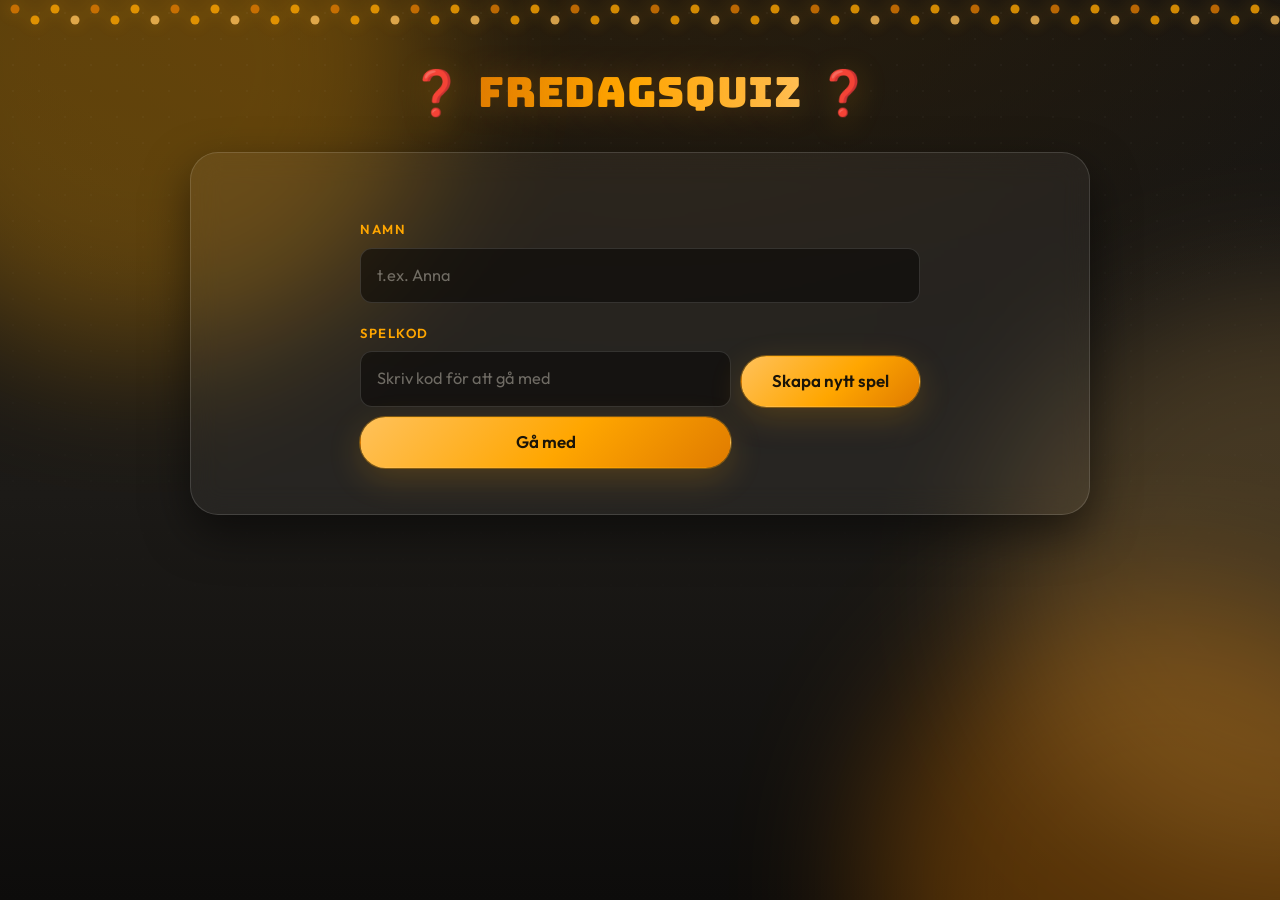
==== index.html @ 19b96fd0 "quize creation?" ====
<!DOCTYPE html>
<html lang="sv">
<head>
  <meta charset="utf-8">
  <meta name="viewport" content="width=device-width, initial-scale=1">
  <title>Fredagsquiz &middot; Svarsformulär</title>
  <meta name="description" content="Svarsformulär för Fredagsquiz.">
  <meta name="theme-color" content="#191919">
  <link rel="icon" href="data:image/svg+xml,<svg xmlns='http://www.w3.org/2000/svg' viewBox='0 0 100 100'><text y='.9em' font-size='90'>&#10067;</text></svg>">
  <link rel="preconnect" href="https://fonts.googleapis.com">
  <link rel="preconnect" href="https://fonts.gstatic.com" crossorigin>
  <link href="https://fonts.googleapis.com/css2?family=Bungee&family=Outfit:wght@400;500;600;700&display=swap" rel="stylesheet">
  <link rel="stylesheet" href="styles.css">
</head>
<body>
  <div class="bg" aria-hidden="true">
    <span class="bg__blob bg__blob--brand"></span>
    <span class="bg__blob bg__blob--deep"></span>
    <span class="bg__blob bg__blob--amber"></span>
    <span class="bg__dots"></span>
  </div>

  <div class="lights" aria-hidden="true"></div>
  <header class="topbar">
    <div class="brand">
      <span class="brand__glass" aria-hidden="true">&#10067;</span>
      <span class="brand__text">
        <span class="brand__name">Fredagsquiz</span>
      </span>
      <span class="brand__glass" aria-hidden="true">&#10067;</span>
    </div>
  </header>

  <main class="main">

    <!-- 1. Uppstart -->
    <section class="panel panel--setup" id="view-setup" aria-labelledby="setup-title">

      <form class="setup" id="setup-form">
        <div class="field">
          <label class="field__label" for="name">Namn</label>
          <input class="input" type="text" id="name" name="name" maxlength="40"
                 placeholder="t.ex. Anna" autocomplete="name" spellcheck="false" required>
        </div>

        <div class="field">
          <label class="field__label" id="game-code-label" for="game-code">Spelkod</label>
          <div class="game-code-row" id="game-code-row">
            <input class="input" type="text" id="game-code" name="game-code" maxlength="5"
                   placeholder="Skriv kod f&ouml;r att g&aring; med" autocomplete="off" spellcheck="false">
            <button class="btn btn--primary btn--lg" type="button" id="create-game">
              Skapa nytt spel
            </button>
            <button class="btn btn--primary btn--lg" type="button" id="join-game">
              G&aring; med
            </button>
          </div>
          <p class="field__hint" id="game-code-status" aria-live="polite"></p>
        </div>
        <div class="host-result" id="closed-game-result" hidden></div>

        <div id="game-settings" hidden>
          <div class="field" id="answer-count-field">
            <label class="field__label" for="answer-count">Antal svarsalternativ</label>
            <input class="input" type="number" id="answer-count" name="answer-count"
                   value="4" min="1" max="10" step="1" inputmode="numeric">
          </div>

          <div class="field">
            <label class="field__label" for="answer-design">Svarsdesign</label>
            <div class="select-wrap">
              <select class="input select-wrap__select" id="answer-design" name="answer-design">
                <option value="letters">A, B, C ...</option>
                <option value="numbers">1, 2, 3 ...</option>
                <option value="text">Fritext</option>
              </select>
            </div>
          </div>

          <label class="check-field" for="elimination-question">
            <input type="checkbox" id="elimination-question" name="elimination-question" checked>
            <span>Ha med utslagsfråga</span>
          </label>

          <div class="field field--count">
            <span class="field__label" id="count-label">Antal fr&aring;gor</span> 
            <div class="counter">
              <button class="counter__btn" type="button" id="count-minus" aria-label="Minska antal fr&aring;gor">&minus;</button>
              <input class="counter__value" type="text" inputmode="numeric" id="count" name="count"
                     value="10" aria-labelledby="count-label" aria-describedby="count-hint">
              <button class="counter__btn" type="button" id="count-plus" aria-label="&Ouml;ka antal fr&aring;gor">+</button>
            </div>
            <p class="field__hint" id="count-hint"></p>

            <div class="chips" role="group" aria-label="Snabbval antal fr&aring;gor">
              <button class="chip" type="button" data-count="5">5</button>
              <button class="chip" type="button" data-count="10">10</button>
              <button class="chip" type="button" data-count="15">15</button>
              <button class="chip" type="button" data-count="20">20</button>
              <button class="chip" type="button" data-count="25">25</button>
              <button class="chip" type="button" data-count="30">30</button>
              <button class="chip" type="button" data-count="50">50</button>
            </div>
          </div>

          <div class="quiz-entry">
            <button class="btn btn--ghost" type="button" id="open-quiz-editor">
              Skapa quiz (valfritt)
            </button>
            <p class="field__hint" id="quiz-status" aria-live="polite"></p>
          </div>
        </div>

        <div class="actions actions--wrap" id="start-actions" hidden>
          <button class="btn btn--ghost btn--lg" type="button" id="cancel-create">
            Avbryt
          </button>
          <button class="btn btn--primary btn--lg" type="submit">
            Starta
          </button>
        </div>
      </form>
    </section>

    <!-- 2b. Quizeditor -->
    <section class="panel panel--editor" id="view-editor" hidden aria-labelledby="editor-title">
      <div class="panel__intro">
        <p class="panel__eyebrow">Quiz &middot; valfritt</p>
        <h2 class="panel__title" id="editor-title">Skapa quiz</h2>
        <p class="panel__lead" id="editor-step">Fr&aring;ga 1 av 10</p>
      </div>

      <div class="editor__progress">
        <div class="progress" id="editor-progress" role="progressbar" aria-label="Framsteg i quizeditorn"
             aria-valuemin="0" aria-valuemax="100" aria-valuenow="0">
          <span class="progress__bar" id="editor-progress-bar"></span>
        </div>
      </div>

      <div class="chips editor__chips" id="editor-chips" role="group" aria-label="Fr&aring;ge&ouml;versikt"></div>

      <div class="alert alert--warn" id="editor-storage" hidden>
        <p class="alert__text">Quizet kan inte sparas i den h&auml;r webbl&auml;saren (t.ex. privat l&auml;ge). Du kan forts&auml;tta skriva, men &auml;ndringarna f&ouml;rvinner n&auml;r du laddar om sidan.</p>
      </div>

      <div class="editor__body" id="editor-body"></div>

      <div class="alert" id="editor-issues" hidden>
        <p class="alert__text" id="editor-issues-text"></p>
        <ul class="editor__issues" id="editor-issues-list"></ul>
        <div class="alert__actions">
          <button class="btn btn--primary btn--sm" type="button" id="editor-save-anyway">Spara &auml;nd&aring;</button>
          <button class="btn btn--ghost btn--sm" type="button" id="editor-issues-close">St&auml;ng</button>
        </div>
      </div>

      <div class="editor__tools">
        <span class="editor__tools-label">Genv&auml;gar</span>
        <button class="btn btn--ghost btn--sm" type="button" id="quiz-paste">Klistra in</button>
        <button class="btn btn--ghost btn--sm" type="button" id="quiz-export">Exportera</button>
        <button class="btn btn--ghost btn--sm" type="button" id="quiz-import">Importera</button>
        <input type="file" id="quiz-file" accept=".json,application/json">
        <span class="field__hint">Filen inneh&aring;ller r&auml;tt svar, dela den inte med deltagarna.</span>
        <p class="field__hint editor__io" id="editor-io" aria-live="polite"></p>
      </div>

      <div class="actions actions--wrap editor__nav">
        <button class="btn btn--ghost" type="button" id="editor-cancel">Avbryt</button>
        <button class="btn btn--ghost" type="button" id="editor-prev">F&ouml;reg&aring;ende</button>
        <button class="btn btn--primary btn--lg" type="button" id="editor-next">N&auml;sta fr&aring;ga</button>
      </div>
    </section>

    <!-- 2c. Presentationsläge -->
    <section class="present" id="view-present" hidden aria-label="Quiz f&ouml;r projektorn">
      <div class="present__top">
        <div class="present__code">
          <span class="present__label">Spelkod</span>
          <strong class="present__code-value" id="present-code">-----</strong>
        </div>
        <div class="present__counter" id="present-counter">1 / 10</div>
      </div>

      <div class="present__stage" id="present-stage" aria-live="polite"></div>

      <div class="present__controls" id="present-controls">
        <button class="btn btn--ghost btn--sm" type="button" id="present-prev">F&ouml;reg&aring;ende</button>
        <button class="btn btn--ghost btn--sm" type="button" id="present-next">N&auml;sta</button>
        <button class="btn btn--ghost btn--sm" type="button" id="present-full">Helsk&auml;rm</button>
        <button class="btn btn--ghost btn--sm" type="button" id="present-exit">Avsluta visning</button>
      </div>
    </section>

    <!-- 2. Värdvy -->
    <section class="panel panel--host" id="view-host" aria-labelledby="host-title" hidden>
      <div class="panel__intro">
        <p class="panel__eyebrow">Värd för spelet</p>
        <h2 class="panel__title" id="host-title">Dela spelkoden</h2>
        <p class="panel__lead" id="host-lead">Låt de andra skriva in koden på sina enheter.</p>
      </div>

      <div class="host-code" aria-live="polite">
        <span class="host-code__label">Spelkod</span>
        <strong class="host-code__value" id="host-game-code">-----</strong>
      </div>

      <div class="actions actions--wrap host-actions">
        <button class="btn btn--primary btn--lg host-actions__copy" type="button" id="copy-game-code">Kopiera kod</button>
        <button class="btn btn--primary btn--lg host-actions__quiz" type="button" id="show-quiz" hidden>Visa quiz</button>
        <button class="btn btn--ghost btn--lg host-actions__end" type="button" id="end-game">Avsluta spel</button>
        <button class="btn btn--ghost btn--lg host-actions__new" type="button" id="host-new-game">Nytt spel</button>
      </div>

      <div class="host-result" id="host-result" hidden></div>
      <p class="summary__note host-status" id="host-status"></p>
    </section>

    <!-- 2. Svarsformulär -->
    <section class="panel panel--sheet" id="view-sheet" aria-labelledby="sheet-title" hidden>
      <h2 class="sr-only" id="sheet-title">Dina svar</h2>

      <div class="toolbar">
        <div class="toolbar__who">
          <span class="avatar" id="who-avatar" aria-hidden="true">?</span>
          <span class="toolbar__name" id="who-name">Deltagare</span>
        </div>

        <div class="toolbar__progress">
          <div class="progress" id="progress" role="progressbar" aria-label="Besvarade fr&aring;gor"
               aria-valuemin="0" aria-valuemax="100" aria-valuenow="0">
            <span class="progress__bar" id="progress-bar"></span>
          </div>
          <span class="toolbar__meta">
            <strong id="answered-count">0</strong> av <strong id="total-count">0</strong> besvarade
          </span>
        </div>

        <div class="toolbar__count">
          <span class="toolbar__countlabel">Fr&aring;gor</span>
          <div class="counter counter--sm">
            <button class="counter__btn" type="button" id="sheet-minus" aria-label="Minska antal fr&aring;gor">&minus;</button>
            <span class="counter__value counter__value--static" id="sheet-count">10</span>
            <button class="counter__btn" type="button" id="sheet-plus" aria-label="&Ouml;ka antal fr&aring;gor">+</button>
          </div>
        </div>
      </div>

      <div class="hintbar" id="answer-hint">
        <span class="hintbar__sep" aria-hidden="true">&middot;</span>
        <span>kryssa i med tangentbordet &ndash; <kbd>&uarr;</kbd><kbd>&darr;</kbd> byter fr&aring;ga</span>
      </div>

      <div class="alert" id="unanswered-alert" hidden>
        <p class="alert__text" id="unanswered-text"></p>
        <div class="alert__actions">
          <button class="btn btn--ghost btn--sm" type="button" id="jump-first">Hoppa till f&ouml;rsta</button>
          <button class="btn btn--ghost btn--sm" type="button" id="send-anyway">gå vidare &auml;ndå</button>
        </div>
      </div>

      <ol class="questions" id="questions"></ol>

      <div class="actions">
        <button class="btn btn--ghost" type="button" id="back-to-setup">&larr; Tillbaka</button>
        <button class="btn btn--primary btn--lg" type="button" id="submit-answers">
          Klar
          <span class="btn__arrow" aria-hidden="true">&rarr;</span>
        </button>
      </div>
    </section>

    <!-- 3. Sammanfattning -->
    <section class="panel panel--summary" id="view-summary" aria-labelledby="summary-title" hidden>
      <!-- <div class="summary__badge" aria-hidden="true">Bra jobbat!&#127881;</div> -->
      <h2 class="panel__title" id="summary-title">Bra jobbat!&#127881;</h2>
      
      <dl class="meta" id="summary-meta"></dl>

      <h3 class="summary__subtitle">Dina svar &ndash; bocka i r&auml;tt eller fel</h3>
      <p class="legend">
        <span class="legend__item legend__item--correct"><span class="legend__dot" aria-hidden="true">&#10003;</span>R&auml;tt</span>
        <span class="legend__item legend__item--wrong"><span class="legend__dot" aria-hidden="true">&#10007;</span>Fel</span>
        <span class="legend__item legend__item--none"><span class="legend__dot" aria-hidden="true">&middot;</span>Ej markerad</span>
      </p>
      <ol class="answergrid" id="answergrid"></ol>
      <ol class="answergrid elimination-summary" id="elimination-summary" hidden></ol>

    

      <div class="score">
        <label class="score__label" for="score">Antal r&auml;tt</label>
        <div class="score__field">
          <input class="score__input" type="text" inputmode="numeric" id="score" name="score"
               autocomplete="off" aria-describedby="score-hint" readonly>
          <span class="score__of">av <span id="score-max">0</span></span>
        </div>
      </div>

      <div class="actions actions--wrap">
        <button class="btn btn--ghost" type="button" id="edit-answers">Redigera svar</button>
        <button class="btn btn--primary" type="button" id="submit-score">Spara resultat</button>
        <button class="btn btn--quiet" type="button" id="restart">Nytt spel</button>
      </div>

      <p class="summary__note" id="summary-note"></p>
      <p class="summary__note" id="score-status"></p>
      <div class="host-result" id="player-result" hidden></div>
    </section>

  </main>

  <canvas class="confetti" id="confetti" aria-hidden="true"></canvas>
  <div class="toast" id="toast" role="status" aria-live="polite" hidden></div>

  <dialog class="dialog" id="paste-dialog" aria-labelledby="paste-title">
    <h3 class="dialog__title" id="paste-title">Klistra in quiz</h3>
    <p class="dialog__hint">
      L&auml;gg en fr&aring;ga per block. F&ouml;rsta raden &auml;r fr&aring;gan, raderna efter &auml;r svarsalternativ.
      Markera r&auml;tt svar med <kbd>*</kbd> f&ouml;rst eller sist p&aring; raden. Etiketter som
      <code>A)</code>, <code>A.</code>, <code>1)</code> och <code>1.</code> tas bort automatiskt.
      I fritextl&auml;ge skriver du <code>Svar:</code> p&aring; egen rad, och utslagsfr&aring;gan b&ouml;rjar med
      <code>Utslag:</code>.
    </p>
    <pre class="dialog__example">Vad heter Sveriges huvudstad?
A) Stockholm *
B) Oslo
C) K&ouml;penhamn
D) Helsingfors

Vilken planet &auml;r st&ouml;rst?
A) Mars
B) Jupiter *
C) Venus
D) Saturnus</pre>

    <label class="field__label" for="paste-text">Klistra in fr&aring;gorna</label>
    <textarea class="input dialog__area" id="paste-text" maxlength="200000" spellcheck="false"
              placeholder="Klistra in hela quizet h&auml;r..."></textarea>

    <div class="dialog__preview" id="paste-preview" hidden aria-live="polite"></div>

    <div class="dialog__actions">
      <button class="btn btn--ghost" type="button" id="paste-cancel">Avbryt</button>
      <button class="btn btn--ghost" type="button" id="paste-check">F&ouml;rhandsgranska</button>
      <button class="btn btn--primary" type="button" id="paste-use" disabled>Anv&auml;nd</button>
    </div>
  </dialog>

  <script src="quiz.js"></script>
  <script src="app.js"></script>
</body>
</html>
---- styles.css ----
/* =========================================================
   Fredagsquiz · Svarsformulär
   Färgpalett: Knightec / Dewire
   Orange #FFA600 på mörk bas #191919 med varma Gainsboro-neutraler.
   ========================================================= */

:root {
  /* Mörkt läge i webbläsaren: mörka scrollbars, markeringar och inmatningsfält */
  color-scheme: dark;

  /* Bas */
  --night:      #141312;   /* djupaste bakgrunden */
  --night-2:    #1c1a17;   /* bakgrund längre ner */
  --card:       rgba(249, 247, 244, 0.05);
  --card-solid: #211f1b;
  --line:       rgba(249, 247, 244, 0.14);

  /* Primär (Knightec orange) */
  --brand:        #ffa600;
  --brand-light:  #ffc15a;   /* ljusare amber för accenter */
  --brand-deep:   #e07b00;   /* bränd orange för djup */
  --brand-ink:    #1a1408;   /* text på orange (kontrast ~9:1) */
  --brand-soft:   rgba(255, 166, 0, 0.14);

  /* Gammal Gainsboro, nedtonad för sekundärtext */
  --muted: #aba69c;

  --text: #f9f7f4;           /* White Smoke */
  --warn: #ff6b35;           /* varm orange-röd */
  --ok:   #4ade80;           /* grön – markerad rätt */
  --bad:  #f87171;           /* röd – markerad fel */

  --radius:    20px;
  --radius-sm: 12px;
  --radius-lg: 28px;

  --shadow:    0 18px 45px rgba(0, 0, 0, 0.5);
  --glow-brand: 0 0 0 1px rgba(255, 166, 0, 0.35), 0 10px 34px rgba(255, 166, 0, 0.2);
  --glow-brand-strong: 0 0 0 1px rgba(255, 166, 0, 0.5), 0 18px 44px rgba(255, 166, 0, 0.35);

  --font-display: "Bungee", "Trebuchet MS", system-ui, sans-serif;
  --font-body:    "Outfit", system-ui, -apple-system, "Segoe UI", Roboto, sans-serif;
}

* { box-sizing: border-box; }

/* Måste ligga efter alla display-regler för att täcka t.ex. .alert { display: flex } */
[hidden] { display: none !important; }

html { -webkit-text-size-adjust: 100%; }

body {
  margin: 0;
  min-height: 100vh;
  display: flex;
  flex-direction: column;
  font-family: var(--font-body);
  font-size: 16px;
  line-height: 1.55;
  color: var(--text);
  background: var(--night);
  overflow-x: hidden;
}

/* ---------- Scrollbars – ska smälta in i sidan ----------
   Spåret är transparent så sidans bakgrund syns, tummen är en
   dämpad amber-linje som taggar upp när man håller i den. */

html {
  scrollbar-width: thin;                                  /* Firefox */
  scrollbar-color: rgba(255, 166, 0, 0.38) transparent;
}

::-webkit-scrollbar { width: 12px; height: 12px; }
::-webkit-scrollbar-track { background: transparent; }
::-webkit-scrollbar-corner { background: transparent; }

::-webkit-scrollbar-thumb {
  background-color: rgba(255, 166, 0, 0.38);
  background-clip: padding-box;   /* bakgrunden stoppar vid radie/ram */
  border: 3px solid transparent;  /* trimmar tummen från sidorna */
  border-radius: 999px;
}

::-webkit-scrollbar-thumb:hover { background-color: rgba(255, 166, 0, 0.65); }
::-webkit-scrollbar-thumb:active { background-color: rgba(255, 166, 0, 0.9); }

h1, h2, h3 { margin: 0; line-height: 1.15; }

.sr-only {
  position: absolute;
  width: 1px; height: 1px;
  padding: 0; margin: -1px;
  overflow: hidden;
  clip: rect(0 0 0 0);
  white-space: nowrap;
  border: 0;
}

/* ---------- Bakgrund ---------- */

.bg {
  position: fixed;
  inset: 0;
  z-index: -2;
  overflow: hidden;
  background:
    radial-gradient(120% 90% at 50% -10%, #2b1f0c 0%, transparent 60%),
    linear-gradient(180deg, var(--night) 0%, var(--night-2) 55%, #0d0c0b 100%);
}

.bg__blob {
  position: absolute;
  width: 46vmax;
  height: 46vmax;
  border-radius: 50%;
  filter: blur(70px);
  opacity: 0.3;
  animation: drift 26s ease-in-out infinite alternate;
}

.bg__blob--brand { background: var(--brand);     top: -18vmax; left: -12vmax; }
.bg__blob--deep  { background: var(--brand-deep); bottom: -22vmax; right: -14vmax; opacity: 0.34; animation-delay: -8s; }
.bg__blob--amber { background: var(--brand-light); top: 32%; right: -24vmax; opacity: 0.18; animation-delay: -15s; }

.bg__dots {
  position: absolute;
  inset: 0;
  opacity: 0.3;
  background-image: radial-gradient(rgba(249, 247, 244, 0.14) 1px, transparent 1.5px);
  background-size: 26px 26px;
  mask-image: linear-gradient(180deg, rgba(0,0,0,0.8), transparent 75%);
  -webkit-mask-image: linear-gradient(180deg, rgba(0,0,0,0.8), transparent 75%);
}

@keyframes drift {
  from { transform: translate3d(0, 0, 0) scale(1); }
  to   { transform: translate3d(4vmax, 5vmax, 0) scale(1.12); }
}

/* ---------- Glödlampor överst ---------- */

.lights {
  height: 26px;
  background-image: url("data:image/svg+xml,<svg xmlns='http://www.w3.org/2000/svg' width='80' height='26'><circle cx='15' cy='9' r='4.5' fill='%23FFA600'/><circle cx='35' cy='20' r='4.5' fill='%23FFC15A'/><circle cx='55' cy='9' r='4.5' fill='%23E07B00'/><circle cx='75' cy='20' r='4.5' fill='%23FFA600'/></svg>");
  background-repeat: repeat-x;
  background-position: center top;
  filter: drop-shadow(0 0 8px rgba(255, 166, 0, 0.45));
  opacity: 0.8;
}

/* ---------- Header ---------- */

.topbar {
  width: min(940px, 100%);
  margin: 0 auto;
  padding: 34px 20px 10px;
  text-align: center;
}

.brand {
  display: inline-flex;
  align-items: center;
  gap: 14px;
}

.brand__glass {
  font-size: 44px;
  line-height: 1;
  filter: drop-shadow(0 6px 14px rgba(255, 166, 0, 0.3));
}

.brand__text { display: grid; text-align: left; }

.brand__name {
  font-family: var(--font-display);
  font-size: clamp(1.7rem, 6vw, 2.6rem);
  letter-spacing: 0.02em;
  background: linear-gradient(92deg, var(--brand-deep) 0%, var(--brand) 45%, var(--brand-light) 100%);
  -webkit-background-clip: text;
  background-clip: text;
  color: transparent;
  text-shadow: 0 0 34px rgba(255, 166, 0, 0.25);
}

.brand__sub {
  font-size: 0.82rem;
  font-weight: 600;
  letter-spacing: 0.34em;
  text-transform: uppercase;
  color: var(--muted);
  margin-top: 2px;
}

.brand__tag {
  margin: 14px 0 0;
  font-size: 0.95rem;
  color: var(--muted);
}

/* ---------- Layout / panel ---------- */

.main {
  flex: 1;
  width: min(940px, 100%);
  margin: 0 auto;
  padding: 18px 20px 40px;
}

.panel {
  position: relative;
  padding: clamp(22px, 4vw, 38px);
  border-radius: var(--radius-lg);
  border: 1px solid var(--line);
  background: var(--card);
  backdrop-filter: blur(14px);
  -webkit-backdrop-filter: blur(14px);
  box-shadow: var(--shadow);
  animation: rise 0.45s cubic-bezier(0.2, 0.9, 0.25, 1) both;
}

@keyframes rise {
  from { opacity: 0; transform: translateY(14px); }
  to   { opacity: 1; transform: none; }
}

.panel__title {
  font-family: var(--font-display);
  font-size: clamp(1.5rem, 4.6vw, 2.15rem);
  letter-spacing: 0.01em;
}

.panel__lead {
  margin: 12px 0 0;
  max-width: 60ch;
  color: var(--muted);
}

.panel__eyebrow {
  margin: 0 0 8px;
  color: var(--brand);
  font-size: 0.78rem;
  font-weight: 700;
  letter-spacing: 0.14em;
  text-transform: uppercase;
}

.host-code {
  display: grid;
  gap: 8px;
  margin: 32px 0 28px;
  padding: 24px;
  text-align: center;
  border: 1px solid rgba(255, 166, 0, 0.45);
  border-radius: var(--radius);
  background: rgba(255, 166, 0, 0.08);
}

.host-code__label {
  color: var(--muted);
  font-size: 0.78rem;
  font-weight: 700;
  letter-spacing: 0.14em;
  text-transform: uppercase;
}

.host-code__value {
  color: var(--brand-light);
  font-family: var(--font-display);
  font-size: clamp(2.8rem, 12vw, 5.5rem);
  letter-spacing: 0.12em;
  line-height: 1;
}

/* ---------- Topplista ---------- */

.host-result {
  /* All storlek i toplistan styrs härifrån. Variablerna skrivs över när
     spelet är avslutat och spelkoden/kopiera-knappen har gått ur bilden. */
  --rb-gap: 12px;
  --rb-width: 560px;
  --rb-rank: clamp(40px, 9vw, 54px);
  --rb-name: clamp(1.15rem, 3.6vw, 1.6rem);
  --rb-score: clamp(1.2rem, 4.2vw, 1.95rem);
  --rb-tie: clamp(0.95rem, 2.6vw, 1.1rem);

  margin-top: 26px;
  padding: clamp(20px, 4vw, 30px);
  text-align: center;
  border: 1px solid rgba(255, 166, 0, 0.45);
  border-radius: var(--radius);
  background: rgba(255, 166, 0, 0.08);
}

.host-result h3,
.host-result p { margin: 0; }

.host-result h3 {
  color: var(--brand);
  font-size: 0.82rem;
  letter-spacing: 0.14em;
  text-transform: uppercase;
}

.host-result__list {
  display: grid;
  gap: var(--rb-gap);
  max-width: var(--rb-width);
  margin: 16px auto 0;
  padding: 0;
  list-style: none;
}

.host-result__item {
  display: grid;
  grid-template-columns: auto minmax(0, 1fr) auto;
  align-items: center;
  gap: clamp(12px, 3vw, 20px);
  padding: clamp(11px, 2.4vw, 16px) clamp(13px, 2.6vw, 20px);
  border: 1px solid var(--line);
  border-radius: var(--radius-sm);
  background: rgba(249, 247, 244, 0.05);
  text-align: left;
}

/* Första platsen lyfts ut ur listan */
.host-result__item--1 {
  border-color: rgba(255, 166, 0, 0.55);
  background: linear-gradient(135deg, rgba(255, 166, 0, 0.22), rgba(255, 166, 0, 0.05) 72%);
  box-shadow: 0 10px 30px rgba(255, 166, 0, 0.16);
}

/* Platssiffra i guld/silver/brons */
.host-result__rank {
  display: grid;
  place-items: center;
  width: var(--rb-rank);
  height: var(--rb-rank);
  border: 1px solid transparent;
  border-radius: 50%;
  font-family: var(--font-display);
  font-size: calc(var(--rb-rank) * 0.42);
  line-height: 1;
  color: var(--brand-ink);
  background: rgba(249, 247, 244, 0.14);
}

.host-result__item--1 .host-result__rank { background: linear-gradient(140deg, var(--brand-light), var(--brand-deep)); }
.host-result__item--2 .host-result__rank { background: linear-gradient(140deg, #eae6dc, #a9a396); }
.host-result__item--3 .host-result__rank { background: linear-gradient(140deg, #d89857, #9d6027); }

.host-result__body {
  display: grid;
  justify-items: start;
  gap: 7px;
  min-width: 0;
}

.host-result__name {
  font-size: var(--rb-name);
  font-weight: 700;
  line-height: 1.15;
  letter-spacing: -0.01em;
  overflow-wrap: anywhere;
}

/* Utslagssvaret – ligger kvar under namnet, bara större och tydligare */
.host-result__tie {
  display: inline-flex;
  align-items: baseline;
  flex-wrap: wrap;
  gap: 8px;
  max-width: 100%;
  padding: 5px 13px;
  border: 1px solid rgba(255, 166, 0, 0.5);
  border-radius: 999px;
  background: rgba(255, 166, 0, 0.16);
  color: var(--brand-light);
  font-size: var(--rb-tie);
  font-weight: 600;
  line-height: 1.3;
  overflow-wrap: anywhere;
}

.host-result__tie-label {
  color: var(--muted);
  font-size: 0.7em;
  font-weight: 700;
  letter-spacing: 0.16em;
  text-transform: uppercase;
}

.host-result__score {
  font-family: var(--font-display);
  font-size: var(--rb-score);
  line-height: 1;
  color: var(--brand-light);
  white-space: nowrap;
  text-align: right;
}

.host-result__of {
  display: block;
  margin-top: 7px;
  font-family: var(--font-body);
  font-size: 0.4em;
  font-weight: 600;
  letter-spacing: 0.06em;
  color: var(--muted);
}

/* Efter att spelet avslutats försvinner allt som inte längre behövs: rubriken,
   spelkoden och knapparna. Kvar blir toplistan och "Nytt spel" under den. */
.panel--host.panel--finished {
  display: flex;
  flex-direction: column;
}

.panel--host.panel--finished .panel__intro,
.panel--host.panel--finished .host-code,
.panel--host.panel--finished .host-actions__copy,
.panel--host.panel--finished .host-actions__end {
  display: none;
}
  .panel--host:not(.panel--finished) .host-actions__new {
  display: none;
}

/* Topplistan först, sedan knappen – trots att knappen ligger överst i markupen */
.panel--host.panel--finished .host-result { order: 1; }
.panel--host.panel--finished .host-actions { order: 2; }

.panel--host.panel--finished .host-result {
  --rb-gap: 16px;
  --rb-width: 720px;
  --rb-rank: clamp(48px, 11vw, 72px);
  --rb-name: clamp(1.4rem, 4.6vw, 2.1rem);
  --rb-score: clamp(1.5rem, 5.4vw, 2.6rem);
  --rb-tie: clamp(1.05rem, 3.1vw, 1.35rem);

  margin-top: 0;
}

/* ---------- Formulärfält ---------- */

.setup {
  display: grid;
  gap: 20px;
  margin: 28px auto 0;
  max-width: 560px;
}

.field { display: grid; gap: 8px; }

#game-settings {
  display: grid;
  gap: 20px;
}

.check-field {
  display: flex;
  align-items: center;
  gap: 10px;
  margin: 10px 0;
  padding: 13px 15px;
  border: 1px solid var(--line);
  border-radius: var(--radius-sm);
  background: rgba(249, 247, 244, 0.04);
  color: var(--text);
  font-weight: 600;
  cursor: pointer;
  transition: border-color 0.16s, background 0.16s;
}

.check-field:hover,
.check-field:has(input:checked) {
  border-color: rgba(255, 166, 0, 0.55);
  background: rgba(255, 166, 0, 0.08);
}

.check-field input {
  width: 18px;
  height: 18px;
  margin: 0;
  appearance: none;
  border: 1px solid var(--muted);
  border-radius: 5px;
  background: rgba(10, 9, 8, 0.5);
  cursor: pointer;
}

.check-field input:checked {
  position: relative;
  border-color: var(--brand);
  background: linear-gradient(135deg, var(--brand-light), var(--brand));
  box-shadow: var(--glow-brand);
}

.check-field input:checked::after {
  content: '\2713';
  position: absolute;
  inset: 0;
  display: grid;
  place-items: center;
  color: var(--brand-ink);
  font-size: 0.8rem;
  font-weight: 800;
}

.check-field input:focus-visible {
  outline: 3px solid var(--brand-light);
  outline-offset: 2px;
}

.game-code-row {
  display: grid;
  grid-template-columns: minmax(0, 1fr) auto;
  gap: 10px;
  align-items: end;
}

.game-code-row .btn { white-space: nowrap; }

.field--count { justify-items: center; }

.field__label {
  font-size: 0.82rem;
  font-weight: 600;
  letter-spacing: 0.12em;
  text-transform: uppercase;
  color: var(--brand);
}

.field__hint {
  margin: 0;
  font-size: 0.85rem;
  color: var(--muted);
}

.input {
  width: 100%;
  padding: 14px 16px;
  font: inherit;
  font-size: 1.02rem;
  color: var(--text);
  background: rgba(10, 9, 8, 0.6);
  border: 1px solid var(--line);
  border-radius: var(--radius-sm);
  transition: border-color 0.18s, box-shadow 0.18s, background 0.18s;
}

.input::placeholder { color: rgba(171, 166, 156, 0.6); }

.input:hover { border-color: rgba(249, 247, 244, 0.28); }

.input:focus-visible {
  outline: none;
  border-color: var(--brand);
  box-shadow: 0 0 0 3px rgba(255, 166, 0, 0.22);
  background: rgba(10, 9, 8, 0.85);
}

.input[type="number"] {
  appearance: textfield;
  -moz-appearance: textfield;
}

.input[type="number"]::-webkit-inner-spin-button,
.input[type="number"]::-webkit-outer-spin-button {
  margin: 0;
  -webkit-appearance: none;
}

.select-wrap {
  position: relative;
}

.select-wrap__select {
  padding-right: 44px;
  appearance: none;
  -webkit-appearance: none;
}

.select-wrap::after {
  position: absolute;
  top: 50%;
  right: 18px;
  width: 8px;
  height: 8px;
  border-right: 2px solid var(--brand);
  border-bottom: 2px solid var(--brand);
  content: '';
  pointer-events: none;
  transform: translateY(-65%) rotate(45deg);
}

/* Antalräknare */

.counter {
  display: inline-flex;
  align-items: center;
  gap: 4px;
  padding: 5px;
  width: max-content;
  border-radius: 999px;
  border: 1px solid var(--line);
  background: rgba(10, 9, 8, 0.6);
}

.counter--sm { padding: 3px; }

.field--count > .counter { margin-inline: auto; }

.counter__btn {
  width: 42px;
  height: 42px;
  font: 600 1.3rem/1 var(--font-body);
  color: var(--text);
  background: rgba(249, 247, 244, 0.07);
  border: 0;
  border-radius: 50%;
  cursor: pointer;
  transition: background 0.16s, transform 0.12s, color 0.16s;
}

.counter--sm .counter__btn { width: 32px; height: 32px; font-size: 1.1rem; }

.counter__btn:hover:not(:disabled) { background: var(--brand-soft); color: var(--brand); }
.counter__btn:active:not(:disabled) { transform: scale(0.9); }
.counter__btn:disabled { opacity: 0.35; cursor: not-allowed; }

.counter__value {
  width: 74px;
  padding: 6px 4px;
  font: 700 1.4rem/1 var(--font-body);
  text-align: center;
  color: var(--brand);
  background: transparent;
  border: 0;
}

.counter__value--static { display: inline-block; }

.counter__value:focus-visible {
  outline: 2px solid var(--brand);
  outline-offset: 2px;
  border-radius: 8px;
}

/* Snabbval */

.chips {
  display: flex;
  flex-wrap: wrap;
  justify-content: center;
  gap: 8px;
}

.chip {
  min-width: 54px;
  padding: 8px 12px;
  font: 600 0.95rem/1 var(--font-body);
  color: var(--muted);
  background: rgba(249, 247, 244, 0.05);
  border: 1px solid var(--line);
  border-radius: 999px;
  cursor: pointer;
  transition: all 0.16s;
}

.chip:hover { color: var(--text); border-color: rgba(255, 166, 0, 0.55); transform: translateY(-1px); }

.chip[aria-pressed="true"] {
  color: var(--brand-ink);
  background: linear-gradient(135deg, var(--brand-light), var(--brand));
  border-color: transparent;
  box-shadow: var(--glow-brand);
}

/* ---------- Knappar ---------- */

.btn {
  display: inline-flex;
  align-items: center;
  justify-content: center;
  gap: 10px;
  padding: 13px 24px;
  font: 600 1rem/1 var(--font-body);
  color: var(--text);
  background: rgba(249, 247, 244, 0.07);
  border: 1px solid var(--line);
  border-radius: 999px;
  cursor: pointer;
  transition: transform 0.14s, box-shadow 0.2s, background 0.2s, border-color 0.2s;
}

.btn:hover { transform: translateY(-2px); background: rgba(249, 247, 244, 0.12); }
.btn:active { transform: translateY(0); }

.btn:focus-visible {
  outline: 3px solid var(--brand-light);
  outline-offset: 3px;
}

.btn--lg { padding: 16px 30px; font-size: 1.06rem; }

.btn--primary {
  color: var(--brand-ink);
  background: linear-gradient(135deg, var(--brand-light) 0%, var(--brand) 55%, var(--brand-deep) 100%);
  border-color: transparent;
  box-shadow: var(--glow-brand);
}

.btn--primary:hover { box-shadow: var(--glow-brand-strong); background: linear-gradient(135deg, var(--brand-light) 0%, var(--brand) 45%, var(--brand-deep) 100%); }

.btn--ghost { background: rgba(249, 247, 244, 0.05); }
.btn--ghost:hover { border-color: rgba(255, 166, 0, 0.5); }
.btn--quiet { background: transparent; border-color: transparent; color: var(--muted); }
.btn--quiet:hover { color: var(--text); background: rgba(249, 247, 244, 0.07); }

.btn--sm { padding: 9px 16px; font-size: 0.88rem; }

.btn__arrow { transition: transform 0.2s; }
.btn:hover .btn__arrow { transform: translateX(4px); }

.actions {
  display: flex;
  align-items: center;
  justify-content: space-between;
  gap: 14px;
  margin-top: 30px;
  padding-top: 24px;
  border-top: 1px solid var(--line);
}

.actions--wrap { justify-content: center; flex-wrap: wrap; }

/* ---------- Verktygsrad ---------- */

.toolbar {
  position: sticky;
  top: 0;
  z-index: 5;
  display: flex;
  align-items: center;
  justify-content: space-between;
  flex-wrap: wrap;
  gap: 14px 20px;
  margin: -6px -6px 18px;
  padding: 12px 14px;
  border-radius: var(--radius);
  border: 1px solid var(--line);
  background: rgba(20, 19, 18, 0.86);
  backdrop-filter: blur(12px);
  -webkit-backdrop-filter: blur(12px);
}

.toolbar__who {
  display: flex;
  align-items: center;
  gap: 10px;
  min-width: 0;
}

.avatar {
  display: grid;
  place-items: center;
  width: 38px;
  height: 38px;
  flex: none;
  font-family: var(--font-display);
  font-size: 1rem;
  color: var(--brand-ink);
  background: linear-gradient(135deg, var(--brand-light), var(--brand));
  border-radius: 50%;
  text-transform: uppercase;
}

.toolbar__name {
  font-weight: 700;
  overflow: hidden;
  text-overflow: ellipsis;
  white-space: nowrap;
}

.toolbar__team {
  padding: 3px 10px;
  font-size: 0.78rem;
  font-weight: 600;
  color: var(--brand-light);
  background: var(--brand-soft);
  border-radius: 999px;
  white-space: nowrap;
}

.toolbar__progress {
  flex: 1 1 220px;
  min-width: 180px;
  display: grid;
  gap: 6px;
}

.progress {
  height: 10px;
  border-radius: 999px;
  background: rgba(249, 247, 244, 0.08);
  overflow: hidden;
}

.progress__bar {
  display: block;
  height: 100%;
  width: 0%;
  border-radius: 999px;
  background: linear-gradient(90deg, var(--brand-light), var(--brand) 50%, var(--brand-deep));
  transition: width 0.35s cubic-bezier(0.2, 0.9, 0.25, 1);
}

.toolbar__meta { font-size: 0.85rem; color: var(--muted); }
.toolbar__meta strong { color: var(--text); }

.toolbar__count {
  display: flex;
  align-items: center;
  gap: 10px;
}

.toolbar__countlabel {
  font-size: 0.78rem;
  letter-spacing: 0.1em;
  text-transform: uppercase;
  color: var(--muted);
}

/* Tangentbords-tips */

.hintbar {
  display: flex;
  align-items: center;
  gap: 6px;
  flex-wrap: wrap;
  margin-bottom: 18px;
  font-size: 0.85rem;
  color: var(--muted);
}

kbd {
  display: inline-grid;
  place-items: center;
  min-width: 24px;
  height: 24px;
  padding: 0 6px;
  font: 600 0.78rem/1 var(--font-body);
  color: var(--brand-light);
  background: rgba(249, 247, 244, 0.07);
  border: 1px solid var(--line);
  border-bottom-width: 2px;
  border-radius: 6px;
}

.hintbar__sep { opacity: 0.4; margin: 0 4px; }

/* ---------- Varning ---------- */

.alert {
  display: flex;
  align-items: center;
  justify-content: space-between;
  flex-wrap: wrap;
  gap: 12px;
  margin-bottom: 20px;
  padding: 14px 18px;
  border-radius: var(--radius);
  border: 1px solid rgba(255, 166, 0, 0.45);
  background: rgba(255, 166, 0, 0.12);
  animation: rise 0.3s ease both;
}

.alert__text { margin: 0; font-weight: 600; color: var(--brand-light); }
.alert__actions { display: flex; gap: 8px; flex-wrap: wrap; }

/* ---------- Frågekort ---------- */

.questions {
  list-style: none;
  margin: 0;
  padding: 0;
  display: grid;
  gap: 14px;
}

.q {
  display: flex;
  align-items: center;
  gap: 18px;
  padding: 14px 18px;
  border-radius: var(--radius);
  border: 1px solid var(--line);
  background: rgba(249, 247, 244, 0.04);
  transition: border-color 0.2s, background 0.2s, box-shadow 0.2s, transform 0.2s;
}

.q:hover { border-color: rgba(249, 247, 244, 0.28); }

.q.is-current {
  border-color: rgba(255, 166, 0, 0.6);
  box-shadow: 0 0 0 1px rgba(255, 166, 0, 0.28), 0 10px 28px rgba(0, 0, 0, 0.35);
}

.q.is-done { background: rgba(255, 166, 0, 0.08); border-color: rgba(255, 166, 0, 0.32); }
.q.is-done .q__num { background: linear-gradient(135deg, var(--brand-light), var(--brand)); color: #000; }
.q.is-done.is-current { border-color: rgba(255, 166, 0, 0.65); }

.q__head {
  display: flex;
  align-items: center;
  gap: 12px;
  flex: none;
}

.q__num {
  display: grid;
  place-items: center;
  width: 44px;
  height: 44px;
  font-family: var(--font-display);
  font-size: 1.05rem;
  color: #000;
  background: rgba(249, 247, 244, 0.09);
  border: 1px solid var(--line);
  border-radius: 14px;
  transition: background 0.25s, color 0.25s, border-color 0.25s;
}

.q.is-current .q__num {
  color: #000;
  background: linear-gradient(135deg, var(--brand-light), var(--brand));
  border-color: var(--brand);
}

.q__opts {
  display: grid;
  grid-template-columns: repeat(auto-fit, minmax(68px, 1fr));
  gap: 10px;
  flex: 1;
}

.free-answer {
  flex: 1;
  min-width: 0;
  padding: 12px 14px;
  font: inherit;
  color: var(--text);
  background: rgba(10, 9, 8, 0.5);
  border: 1px solid var(--line);
  border-radius: var(--radius-sm);
}

.free-answer:focus-visible {
  outline: 3px solid var(--brand-light);
  outline-offset: 2px;
  border-color: var(--brand);
}

.q--elimination {
  border-color: rgba(255, 166, 0, 0.45);
  background: rgba(255, 166, 0, 0.07);
}

.q__title {
  color: var(--brand-light);
  font-weight: 700;
}

.elimination-answer {
  flex: 1;
  min-width: 0;
  padding: 12px 14px;
  font: inherit;
  color: var(--text);
  background: rgba(10, 9, 8, 0.5);
  border: 1px solid var(--line);
  border-radius: var(--radius-sm);
}

.elimination-answer:focus-visible {
  outline: 3px solid var(--brand-light);
  outline-offset: 2px;
  border-color: var(--brand);
}

.opt {
  position: relative;
  cursor: pointer;
}

.opt input {
  position: absolute;
  width: 1px;
  height: 1px;
  margin: -1px;
  padding: 0;
  border: 0;
  clip-path: inset(50%);
  overflow: hidden;
  white-space: nowrap;
}

.opt__badge {
  display: flex;
  align-items: center;
  justify-content: center;
  gap: 8px;
  min-height: 46px;
  padding: 6px 10px;
  font: 700 1.05rem/1 var(--font-body);
  color: var(--muted);
  background: rgba(10, 9, 8, 0.5);
  border: 1px solid var(--line);
  border-radius: var(--radius-sm);
  transition: all 0.16s;
}

.opt:hover .opt__badge {
  color: var(--text);
  border-color: rgba(255, 166, 0, 0.6);
  transform: translateY(-2px);
}

.opt input:focus-visible + .opt__badge {
  outline: 3px solid var(--brand-light);
  outline-offset: 2px;
}

.opt input:checked + .opt__badge {
  color: var(--brand-ink);
  font-weight: 800;
  background: linear-gradient(135deg, var(--brand-light), var(--brand));
  border-color: transparent;
  box-shadow: var(--glow-brand);
}

.opt__check {
  display: none;
  font-size: 0.85rem;
}

.opt input:checked + .opt__badge .opt__check { display: inline; }

/* ---------- Antal rätt ---------- */

.score {
  display: flex;
  align-items: center;
  gap: 18px;
  flex-wrap: wrap;
  margin-top: 26px;
  padding: 18px 22px;
  border-radius: var(--radius);
  border: 1px solid rgba(255, 166, 0, 0.35);
  background: rgba(255, 166, 0, 0.08);
}

.score__label {
  font-size: 0.82rem;
  font-weight: 600;
  letter-spacing: 0.12em;
  text-transform: uppercase;
  color: var(--brand);
}

.score__field {
  display: flex;
  align-items: baseline;
  gap: 6px;
}

.score__input {
  width: 90px;
  padding: 10px 12px;
  font: 800 1.6rem/1 var(--font-body);
  text-align: center;
  font-variant-numeric: tabular-nums;
  color: var(--brand-ink);
  background: linear-gradient(135deg, var(--brand-light), var(--brand));
  border: 0;
  border-radius: var(--radius-sm);
  box-shadow: var(--glow-brand);
}

.score__input:focus-visible {
  outline: 3px solid var(--brand-light);
  outline-offset: 3px;
}

.score__of { font-weight: 700; color: var(--muted); white-space: nowrap; }

.score__hint {
  margin: 0;
  font-size: 0.85rem;
  color: var(--muted);
}

/* ---------- Sammanfattning ---------- */

.summary__badge {
  display: block;
  font-size: 56px;
  line-height: 1;
  margin: -10px 0 22px;
  filter: drop-shadow(0 10px 20px rgba(255, 166, 0, 0.3));
}

.meta {
  display: grid;
  grid-template-columns: repeat(auto-fit, minmax(92px, 1fr));
  gap: 8px;
  margin: 22px 0 0;
}

.meta__item {
  padding: 7px 10px;
  border-radius: 10px;
  background: rgba(249, 247, 244, 0.05);
  border: 1px solid var(--line);
}

.meta__key {
  display: block;
  font-size: 0.6rem;
  font-weight: 600;
  letter-spacing: 0.1em;
  text-transform: uppercase;
  color: var(--muted);
}

.meta__val {
  display: block;
  margin-top: 2px;
  font-family: var(--font-display);
  font-size: 0.82rem;
  word-break: break-word;
}

.summary__subtitle {
  margin: 30px 0 14px;
  font-size: 0.85rem;
  font-weight: 600;
  letter-spacing: 0.14em;
  text-transform: uppercase;
  color: var(--brand);
}

.answergrid {
  list-style: none;
  margin: 0;
  padding: 0;
  display: grid;
  grid-template-columns: repeat(auto-fill, minmax(210px, 1fr));
  gap: 12px;
}

/* Fritextläge: bredare rutor så svaret får plats intill knapparna */
.answergrid--text {
  grid-template-columns: repeat(auto-fill, minmax(340px, 1fr));
}

.answergrid li {
  display: grid;
  /* nummer | svar | knappar – knapparna fast till höger, aldrig under svaret */
  grid-template-columns: auto minmax(0, 1fr) auto;
  align-items: center;
  gap: 8px 12px;
  min-height: 84px;
  padding: 14px 16px;
  border-radius: var(--radius-sm);
  background: rgba(249, 247, 244, 0.05);
  border: 1px solid var(--line);
  font-variant-numeric: tabular-nums;
  transition: border-color 0.15s ease, background 0.15s ease;
}

.answergrid .ag__num {
  font-size: 1rem;
  font-weight: 700;
  color: var(--muted);
}

.answergrid .ag__letter {
  display: grid;
  place-items: center;
  justify-self: start;
  width: 52px;
  height: 52px;
  padding: 0;
  font: 800 1.6rem/1 var(--font-body);
  color: var(--brand-ink);
  background: linear-gradient(135deg, var(--brand-light), var(--brand));
  border-radius: 12px;
}

.answergrid .ag__text {
  display: block;
  width: 100%;
  min-width: 0;
  min-height: 52px;
  padding: 12px 14px;
  font-size: 1.1rem;
  font-weight: 600;
  line-height: 1.25;
  overflow-wrap: anywhere;
  text-align: left;
}

.answergrid .ag__marks {
  display: flex;
  gap: 8px;
}

.answergrid .ag__btn {
  display: grid;
  place-items: center;
  min-width: 52px;
  height: 44px;
  padding: 0 8px;
  font: 800 1.15rem/1 var(--font-body);
  color: var(--muted);
  background: rgba(249, 247, 244, 0.06);
  border: 1px solid var(--line);
  border-radius: 10px;
  cursor: pointer;
  transition: border-color 0.15s ease, background 0.15s ease, color 0.15s ease, box-shadow 0.15s ease;
}

.answergrid .ag__btn:hover { border-color: rgba(255, 166, 0, 0.6); color: var(--text); }

.answergrid .ag__btn:focus-visible {
  outline: 3px solid var(--brand-light);
  outline-offset: 2px;
}

.answergrid .ag__btn--correct[aria-pressed="true"] {
  color: var(--ok);
  background: rgba(74, 222, 128, 0.18);
  border-color: rgba(74, 222, 128, 0.6);
  box-shadow: 0 0 0 3px rgba(74, 222, 128, 0.28);
}

.answergrid .ag__btn--wrong[aria-pressed="true"] {
  color: var(--bad);
  background: rgba(248, 113, 113, 0.18);
  border-color: rgba(248, 113, 113, 0.6);
  box-shadow: 0 0 0 3px rgba(248, 113, 113, 0.28);
}

.answergrid .ag--empty { border-style: dashed; }
.answergrid .ag--empty .ag__letter { background: rgba(249, 247, 244, 0.14); color: var(--muted); }

.answergrid .ag--correct {
  border-color: rgba(74, 222, 128, 0.55);
  background: rgba(74, 222, 128, 0.1);
}
.answergrid .ag--correct .ag__num { color: var(--ok); }
/* Svarsrutan blir grön på samma sätt som den blir röd vid "fel" */
.answergrid .ag--correct .ag__letter {
  background: linear-gradient(135deg, #a7f3c4, var(--ok));
  color: #0f2d1c;
}

.answergrid .ag--wrong {
  border-color: rgba(248, 113, 113, 0.55);
  background: rgba(248, 113, 113, 0.1);
}
.answergrid .ag--wrong .ag__num { color: var(--bad); }
.answergrid .ag--wrong .ag__letter {
  background: linear-gradient(135deg, #ffb3b3, var(--bad));
  color: #2b0d0d;
}
.answergrid .ag--wrong .ag__text { background: rgba(248, 113, 113, 0.9); color: #2b0d0d; }
.answergrid .ag--correct .ag__text { background: rgba(74, 222, 128, 0.9); color: #0b2a17; }

.legend {
  display: flex;
  flex-wrap: wrap;
  justify-content: center;
  gap: 8px 18px;
  margin: 16px 0 20px;
  font-size: 0.78rem;
  font-weight: 600;
  color: var(--muted);
}

.legend__item {
  display: inline-flex;
  align-items: center;
  gap: 7px;
}

.legend__dot {
  display: grid;
  place-items: center;
  width: 20px;
  height: 20px;
  border-radius: 6px;
  font-size: 0.72rem;
  font-weight: 800;
}

.legend__item--correct { color: var(--ok); }
.legend__item--correct .legend__dot {
  background: rgba(74, 222, 128, 0.16);
  border: 1px solid rgba(74, 222, 128, 0.5);
  color: var(--ok);
}

.legend__item--wrong { color: var(--bad); }
.legend__item--wrong .legend__dot {
  background: rgba(248, 113, 113, 0.14);
  border: 1px solid rgba(248, 113, 113, 0.5);
  color: var(--bad);
}

.legend__item--none .legend__dot {
  background: rgba(249, 247, 244, 0.08);
  border: 1px dashed var(--line);
  color: var(--muted);
}

.elimination-summary {
  width: min(100%, 340px);
  margin: 26px auto 0;
}

.summary__note {
  margin: 22px 0 0;
  text-align: center;
  font-size: 0.85rem;
  color: var(--muted);
}

/* Värdens statusrad – "N har skickat in" ska synas på avstånd */
.host-status {
  font-size: clamp(1.35rem, 4.6vw, 1.75rem);
  font-weight: 700;
  line-height: 1.3;
  color: var(--brand-ink);
}

/* ---------- Footer / toast / confetti ---------- */

.footer {
  padding: 20px;
  text-align: center;
  font-size: 0.8rem;
  color: rgba(171, 166, 156, 0.75);
}

.confetti {
  position: fixed;
  inset: 0;
  width: 100%;
  height: 100%;
  pointer-events: none;
  z-index: 50;
}

.toast {
  position: fixed;
  left: 50%;
  bottom: 28px;
  transform: translate(-50%, 16px);
  z-index: 60;
  padding: 13px 22px;
  font-weight: 600;
  color: var(--brand-ink);
  background: linear-gradient(135deg, var(--brand-light), var(--brand));
  border-radius: 999px;
  box-shadow: var(--glow-brand);
  opacity: 0;
  transition: opacity 0.22s, transform 0.22s;
}

.toast.is-visible { opacity: 1; transform: translate(-50%, 0); }

/* ---------- Responsivt ---------- */

@media (max-width: 620px) {
  .topbar { padding-top: 24px; }
  .q { flex-direction: column; align-items: stretch; gap: 12px; padding: 16px; }
  .q__head { justify-content: space-between; }
  .q__num { width: 40px; height: 40px; }
  .q__opts { grid-template-columns: repeat(4, 1fr); gap: 8px; }
  .opt__badge { min-height: 52px; font-size: 1.25rem; padding: 6px 4px; }
  .toolbar { justify-content: stretch; }
  .toolbar__count { margin-left: auto; }
  .game-code-row { grid-template-columns: 1fr; }
  .game-code-row .btn { width: 100%; }
  .actions { flex-direction: column-reverse; align-items: stretch; }
  .actions .btn { width: 100%; }
  .score { gap: 12px; }
  /* Mindre ruta, så att "x av x" får plats på en rad på telefon */
  .score__field { flex-wrap: nowrap; }
  .score__input { width: 76px; flex: 0 1 auto; padding: 10px 8px; }
  .score__of { flex: 0 0 auto; }

  /* Topplistan behöver luft mellan kolumnerna även på lilla skärmar */
  .host-result {
    --rb-gap: 10px;
    --rb-rank: 38px;
    padding: 16px 12px;
  }
  .panel--host.panel--finished .host-result { --rb-rank: 44px; }
  .host-result__item {
    grid-template-columns: auto minmax(0, 1fr);
    align-items: start;
    gap: 10px;
    row-gap: 8px;
    padding: 12px 13px;
  }
  .host-result__rank { grid-row: span 2; align-self: center; }
  .host-result__score {
    grid-column: 2;
    justify-self: start;
    font-size: 1.6rem;
    text-align: left;
  }
  .host-result__of { display: inline; margin: 0 0 0 6px; }

}


/* ---------- Quiz ---------- */

/* Knapp + statusrad i "Skapa nytt spel" */

.quiz-entry {
  display: flex;
  flex-wrap: wrap;
  align-items: center;
  gap: 10px 16px;
}

.quiz-entry .btn { flex: none; }

.quiz-entry .field__hint { flex: 1 1 180px; }

/* ---------- Quizeditor ---------- */

.editor__progress { margin-top: 24px; }

.editor__chips {
  justify-content: flex-start;
  margin-bottom: 18px;
}

/* Ofyllda frågor syns direkt – färg OCH streckat, inte bara färg */
.chip--empty {
  border-style: dashed;
  border-color: rgba(255, 107, 53, 0.55);
  color: var(--warn);
}

.chip--empty:hover { border-color: var(--warn); }

.alert--warn { border-color: rgba(255, 107, 53, 0.5); background: rgba(255, 107, 53, 0.12); }
.alert--warn .alert__text { color: var(--warn); }

.editor__body {
  display: grid;
  gap: 18px;
}

.ed-field { display: grid; gap: 8px; }

.ed-field__area {
  resize: vertical;
  min-height: 92px;
  line-height: 1.5;
}

.ed-opts {
  display: grid;
  gap: 10px;
  min-width: 0;
  padding: clamp(12px, 3vw, 18px);
  border: 1px solid var(--line);
  border-radius: var(--radius);
  background: rgba(249, 247, 244, 0.03);
}

.ed-opts > .field__label { margin-bottom: 2px; }

.ed-opt {
  display: grid;
  grid-template-columns: auto minmax(0, 1fr) auto;
  align-items: center;
  gap: 10px;
  padding: 8px 10px;
  border: 1px solid transparent;
  border-radius: var(--radius-sm);
  transition: border-color 0.16s, background 0.16s;
}

/* Markerat rätt svar: grön ram, grön bakgrund OCH ✓ */
.ed-opt.is-correct {
  border-color: rgba(74, 222, 128, 0.6);
  background: rgba(74, 222, 128, 0.12);
}

.ed-opt__key {
  display: grid;
  place-items: center;
  gap: 2px;
  min-width: 46px;
  min-height: 46px;
  padding: 4px 8px;
  font: 700 1.1rem/1 var(--font-body);
  color: var(--brand-ink);
  background: rgba(249, 247, 244, 0.14);
  border: 1px solid var(--line);
  border-radius: 12px;
}

.ed-opt.is-correct .ed-opt__key {
  background: linear-gradient(135deg, #a7f3c4, var(--ok));
  border-color: transparent;
}

.ed-opt__tick {
  display: none;
  font-size: 0.8rem;
  line-height: 1;
}

.ed-opt.is-correct .ed-opt__tick { display: block; }

.ed-opt__text { padding: 11px 14px; }

.ed-opt__pick {
  display: inline-flex;
  align-items: center;
  gap: 8px;
  cursor: pointer;
  color: var(--muted);
  font-size: 0.85rem;
  font-weight: 600;
  white-space: nowrap;
}

.ed-opt__pick input {
  position: absolute;
  width: 1px;
  height: 1px;
  margin: -1px;
  padding: 0;
  border: 0;
  clip-path: inset(50%);
  overflow: hidden;
}

.ed-opt__radio {
  display: grid;
  place-items: center;
  width: 26px;
  height: 26px;
  border: 1px solid var(--muted);
  border-radius: 50%;
  background: rgba(10, 9, 8, 0.5);
  color: transparent;
  font-size: 0.85rem;
  font-weight: 800;
  transition: all 0.16s;
}

.ed-opt__pick input:checked + .ed-opt__radio {
  border-color: var(--ok);
  background: var(--ok);
  color: #0b2a17;
  box-shadow: 0 0 0 3px rgba(74, 222, 128, 0.3);
}

.ed-opt__pick input:focus-visible + .ed-opt__radio {
  outline: 3px solid var(--brand-light);
  outline-offset: 2px;
}

.ed-opt.is-correct .ed-opt__pick { color: var(--ok); }

/* Ofullständiga frågor */

.editor__issues {
  list-style: none;
  margin: 10px 0 0;
  padding: 0;
  display: grid;
  gap: 8px;
}

.editor__issue {
  display: flex;
  align-items: center;
  justify-content: space-between;
  gap: 12px;
  padding: 8px 12px;
  border: 1px solid var(--line);
  border-radius: var(--radius-sm);
  background: rgba(249, 247, 244, 0.05);
  font-size: 0.95rem;
}

.editor__issue span { overflow-wrap: anywhere; }
.editor__issue .btn { flex: none; }

.alert .editor__issues + .alert__actions { margin-top: 12px; }

/* Verktygsrad: klistra in / exportera / importera */

.editor__tools {
  display: flex;
  flex-wrap: wrap;
  align-items: center;
  gap: 10px 12px;
  margin-top: 26px;
  padding-top: 20px;
  border-top: 1px solid var(--line);
}

.editor__tools-label {
  font-size: 0.75rem;
  font-weight: 700;
  letter-spacing: 0.14em;
  text-transform: uppercase;
  color: var(--brand);
}

.editor__tools .field__hint { flex: 1 1 220px; }

#quiz-file { display: none; }

.editor__io { margin: 0; color: var(--brand-light); }
.editor__io.is-error { color: var(--warn); font-weight: 600; }

.editor__nav { margin-top: 24px; }

/* ---------- Dialog (klistra in) ---------- */

.dialog {
  width: min(760px, calc(100vw - 28px));
  max-height: min(88vh, 900px);
  margin: auto;
  padding: clamp(18px, 4vw, 28px);
  color: var(--text);
  background: var(--card-solid);
  border: 1px solid var(--line);
  border-radius: var(--radius-lg);
  box-shadow: var(--shadow);
  overflow-y: auto;
}

.dialog::backdrop {
  background: rgba(0, 0, 0, 0.72);
  backdrop-filter: blur(3px);
}

.dialog__title {
  font-family: var(--font-display);
  font-size: clamp(1.2rem, 4vw, 1.5rem);
}

.dialog__hint {
  margin: 12px 0;
  max-width: 62ch;
  font-size: 0.92rem;
  color: var(--muted);
}

.dialog code {
  font: 600 0.88em/1.4 ui-monospace, SFMono-Regular, Menlo, Consolas, monospace;
  color: var(--brand-light);
  background: rgba(249, 247, 244, 0.08);
  border: 1px solid var(--line);
  border-radius: 6px;
  padding: 1px 5px;
  white-space: nowrap;
}

.dialog__example {
  margin: 0 0 16px;
  padding: 12px 14px;
  max-height: 210px;
  overflow: auto;
  font: 400 0.85rem/1.5 ui-monospace, SFMono-Regular, Menlo, Consolas, monospace;
  color: var(--brand-light);
  background: rgba(10, 9, 8, 0.6);
  border: 1px solid var(--line);
  border-radius: var(--radius-sm);
  white-space: pre;
}

.dialog__area {
  display: block;
  width: 100%;
  min-height: 240px;
  margin-top: 8px;
  font: 400 0.92rem/1.5 ui-monospace, SFMono-Regular, Menlo, Consolas, monospace;
  resize: vertical;
}

.dialog__preview {
  margin-top: 14px;
  padding: 14px 16px;
  border: 1px solid rgba(255, 166, 0, 0.45);
  border-radius: var(--radius);
  background: rgba(255, 166, 0, 0.1);
  animation: rise 0.3s ease both;
}

.dialog__summary { margin: 0; font-weight: 700; color: var(--brand-light); }
.dialog__ok { margin: 8px 0 0; font-weight: 600; color: var(--ok); }

.dialog__warnings {
  margin: 10px 0 0;
  padding-left: 18px;
  display: grid;
  gap: 5px;
  font-size: 0.9rem;
}

.dialog__warnings li { overflow-wrap: anywhere; }
.dialog__warnings strong { color: var(--brand-light); }

.dialog__actions {
  display: flex;
  flex-wrap: wrap;
  justify-content: flex-end;
  gap: 10px;
  margin-top: 18px;
}

/* ---------- Presentationsläge ---------- */

.present {
  position: fixed;
  inset: 0;
  z-index: 55;
  display: flex;
  flex-direction: column;
  gap: clamp(10px, 2vh, 26px);
  padding: clamp(14px, 2.6vh, 32px) clamp(16px, 3vw, 48px);
  overflow-y: auto;
  color: var(--text);
  background:
    radial-gradient(120% 80% at 50% -10%, #2b1f0c 0%, transparent 60%),
    linear-gradient(180deg, var(--night) 0%, var(--night-2) 100%);
}

.present__top {
  display: flex;
  align-items: flex-start;
  justify-content: space-between;
  gap: 20px;
  flex: none;
}

.present__code { display: grid; gap: 2px; }

.present__label {
  font-size: clamp(0.7rem, 1.5vh, 0.9rem);
  font-weight: 700;
  letter-spacing: 0.16em;
  text-transform: uppercase;
  color: var(--muted);
}

.present__code-value {
  font-family: var(--font-display);
  font-size: clamp(1.8rem, 5.6vh, 3.4rem);
  line-height: 1;
  letter-spacing: 0.1em;
  color: var(--brand-light);
}

.present__counter {
  font-family: var(--font-display);
  font-size: clamp(1.2rem, 4vh, 2.4rem);
  line-height: 1.1;
  color: var(--text);
  font-variant-numeric: tabular-nums;
}

.present__stage {
  flex: 1 1 auto;
  display: flex;
  flex-direction: column;
  align-items: center;
  justify-content: center;
  gap: clamp(8px, 2vh, 22px);
  text-align: center;
  min-height: min-content;
}

.present__kind {
  margin: 0;
  font-size: clamp(0.8rem, 2vh, 1.05rem);
  font-weight: 700;
  letter-spacing: 0.16em;
  text-transform: uppercase;
  color: var(--brand);
}

/* Frågan ska läsas från bakre raden – clamp i både vw och vh */
.present__q {
  margin: 0;
  max-width: 22ch;
  font-family: var(--font-display);
  font-size: clamp(1.7rem, min(4.4vw, 6.4vh), 3.6rem);
  line-height: 1.16;
  letter-spacing: 0.01em;
  overflow-wrap: anywhere;
  text-wrap: balance;
}

.present__q--center { max-width: 24ch; }
.present__q-missing { color: var(--muted); font-size: 0.55em; }

.present__lead {
  margin: 0;
  max-width: 46ch;
  font-size: clamp(1rem, 2.4vh, 1.4rem);
  color: var(--muted);
}

.present__actions {
  display: flex;
  flex-wrap: wrap;
  justify-content: center;
  gap: 14px;
  margin-top: clamp(6px, 2vh, 18px);
}

.present__opts {
  list-style: none;
  display: grid;
  grid-template-columns: minmax(0, 1fr);
  gap: clamp(10px, 2vh, 20px);
  width: min(1180px, 100%);
  margin: clamp(8px, 2.4vh, 26px) 0 0;
  padding: 0;
}

.present__opts--2 { grid-template-columns: repeat(2, minmax(0, 1fr)); }

.present__opt {
  display: flex;
  align-items: center;
  gap: clamp(12px, 2vw, 26px);
  padding: clamp(10px, 2.2vh, 22px) clamp(14px, 2.4vw, 30px);
  text-align: left;
  border: 2px solid var(--line);
  border-radius: var(--radius);
  background: rgba(249, 247, 244, 0.06);
  transition: border-color 0.2s, background 0.2s, opacity 0.2s;
}

.present__opt-key {
  display: grid;
  place-items: center;
  flex: none;
  width: clamp(42px, 6.4vh, 74px);
  height: clamp(42px, 6.4vh, 74px);
  font-family: var(--font-display);
  font-size: clamp(1.2rem, 3.4vh, 2.1rem);
  line-height: 1;
  color: var(--brand-ink);
  background: linear-gradient(135deg, var(--brand-light), var(--brand));
  border-radius: 14px;
}

.present__opt-text {
  min-width: 0;
  font-size: clamp(1.1rem, 3.2vh, 2rem);
  font-weight: 600;
  line-height: 1.25;
  overflow-wrap: anywhere;
}

.present__opt-tick {
  margin-left: auto;
  flex: none;
  font-size: clamp(1.4rem, 4vh, 2.4rem);
  font-weight: 800;
  color: var(--ok);
}

/* Facitvarvet: rätt svar i grönt, övriga tonas ned */
.present__opt.is-correct {
  border-color: var(--ok);
  background: linear-gradient(135deg, rgba(74, 222, 128, 0.28), rgba(74, 222, 128, 0.12));
  box-shadow: 0 0 0 1px rgba(74, 222, 128, 0.5), 0 12px 30px rgba(0, 0, 0, 0.35);
}

.present__opt.is-dim { opacity: 0.42; }

.present__answer {
  display: flex;
  flex-wrap: wrap;
  align-items: baseline;
  justify-content: center;
  gap: 10px;
  margin: clamp(8px, 2vh, 20px) 0 0;
  max-width: 60ch;
  padding: clamp(10px, 2vh, 18px) clamp(14px, 2vw, 26px);
  border: 2px solid var(--ok);
  border-radius: var(--radius);
  background: rgba(74, 222, 128, 0.14);
}

.present__answer-label {
  font-size: clamp(0.7rem, 1.6vh, 0.85rem);
  font-weight: 700;
  letter-spacing: 0.14em;
  text-transform: uppercase;
  color: var(--ok);
}

.present__answer-text {
  font-size: clamp(1.2rem, 3.6vh, 2.2rem);
  line-height: 1.25;
  color: var(--text);
  overflow-wrap: anywhere;
}

.present__controls {
  display: flex;
  flex-wrap: wrap;
  justify-content: flex-end;
  gap: 10px;
  flex: none;
  opacity: 1;
  transition: opacity 0.3s ease;
}

.present__controls.is-idle {
  opacity: 0;
  pointer-events: none;
}

@media (max-width: 760px) {
  .present__opts--2 { grid-template-columns: minmax(0, 1fr); }
}

@media (max-width: 620px) {
  .ed-opt {
    grid-template-columns: auto minmax(0, 1fr);
    row-gap: 8px;
  }
  .ed-opt__pick { grid-column: 2; }
  .editor__issue { flex-direction: column; align-items: stretch; }
  .present { padding: 14px 14px 18px; }
  .present__controls { justify-content: center; }
}

@media (prefers-reduced-motion: reduce) {
  *, *::before, *::after {
    animation-duration: 0.001ms !important;
    animation-iteration-count: 1 !important;
    transition-duration: 0.001ms !important;
  }
}

/* ---------- Utskrift ---------- */

@media print {
  body { background: #fff; color: #000; }
  .bg, .lights, .toolbar, .hintbar, .alert, .actions, .footer, .confetti, .toast, .summary__badge { display: none !important; }
  .panel {
    border: 0;
    background: #fff;
    box-shadow: none;
    padding: 0;
    animation: none;
  }
  .panel__title, .summary__subtitle { color: #000; }
  .panel__lead, .meta__key, .answergrid .ag__num, .summary__note, .score__hint { color: #444; }
  .meta__item, .answergrid li { border: 1px solid #bbb; background: #fff; }
  .answergrid .ag__letter { background: var(--brand); color: #000; }
  .answergrid .ag--empty .ag__letter { background: #fff; color: #777; border: 1px dashed #999; }
  .answergrid .ag--correct { border-color: #16a34a; background: #e9f9ef; }
  .answergrid .ag--wrong { border-color: #dc2626; background: #fdecec; }
  .answergrid .ag--wrong .ag__letter,
  .answergrid .ag--wrong .ag__text { background: #fca5a5; color: #2b0d0d; }
  .answergrid .ag--correct .ag__letter,
  .answergrid .ag--correct .ag__text { background: #86efac; color: #14532d; }
  .answergrid .ag__btn { background: #fff; border: 1px solid #bbb; color: #777; box-shadow: none !important; }
  .answergrid .ag__btn--correct[aria-pressed="true"] { background: #e9f9ef; border-color: #16a34a; color: #16a34a; }
  .answergrid .ag__btn--wrong[aria-pressed="true"] { background: #fdecec; border-color: #dc2626; color: #dc2626; }
  .legend { color: #444; }
  .legend__item--correct, .legend__item--wrong { color: #000; }
  .meta__val { color: #000; }
  .score { border: 1px solid #bbb; background: #fff; }
  .score__input { background: #fff; border: 1px solid #999; color: #000; box-shadow: none; }
}
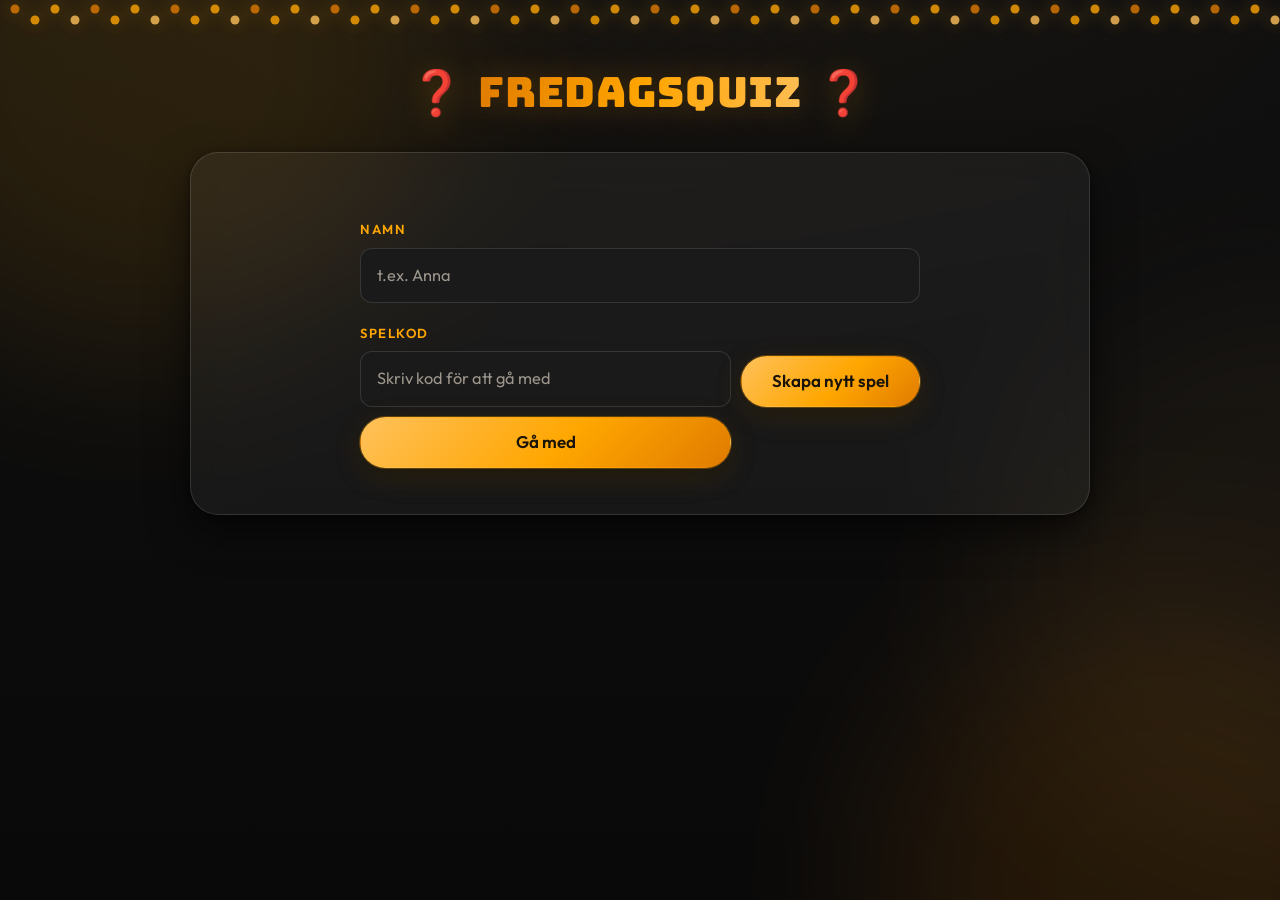
==== commit 1e3eb00c: "visar joinade för hos , TTL" ====
--- a/index.html
+++ b/index.html
@@ -5,7 +5,7 @@
   <meta name="viewport" content="width=device-width, initial-scale=1">
   <title>Fredagsquiz &middot; Svarsformulär</title>
   <meta name="description" content="Svarsformulär för Fredagsquiz.">
-  <meta name="theme-color" content="#191919">
+  <meta name="theme-color" content="#0f0f10">
   <link rel="icon" href="data:image/svg+xml,<svg xmlns='http://www.w3.org/2000/svg' viewBox='0 0 100 100'><text y='.9em' font-size='90'>&#10067;</text></svg>">
   <link rel="preconnect" href="https://fonts.googleapis.com">
   <link rel="preconnect" href="https://fonts.gstatic.com" crossorigin>
@@ -91,7 +91,6 @@
               <button class="counter__btn" type="button" id="count-plus" aria-label="&Ouml;ka antal fr&aring;gor">+</button>
             </div>
             <p class="field__hint" id="count-hint"></p>
-
             <div class="chips" role="group" aria-label="Snabbval antal fr&aring;gor">
               <button class="chip" type="button" data-count="5">5</button>
               <button class="chip" type="button" data-count="10">10</button>
@@ -102,13 +101,6 @@
               <button class="chip" type="button" data-count="50">50</button>
             </div>
           </div>
-
-          <div class="quiz-entry">
-            <button class="btn btn--ghost" type="button" id="open-quiz-editor">
-              Skapa quiz (valfritt)
-            </button>
-            <p class="field__hint" id="quiz-status" aria-live="polite"></p>
-          </div>
         </div>
 
         <div class="actions actions--wrap" id="start-actions" hidden>
@@ -122,94 +114,40 @@
       </form>
     </section>
 
-    <!-- 2b. Quizeditor -->
-    <section class="panel panel--editor" id="view-editor" hidden aria-labelledby="editor-title">
-      <div class="panel__intro">
-        <p class="panel__eyebrow">Quiz &middot; valfritt</p>
-        <h2 class="panel__title" id="editor-title">Skapa quiz</h2>
-        <p class="panel__lead" id="editor-step">Fr&aring;ga 1 av 10</p>
-      </div>
-
-      <div class="editor__progress">
-        <div class="progress" id="editor-progress" role="progressbar" aria-label="Framsteg i quizeditorn"
-             aria-valuemin="0" aria-valuemax="100" aria-valuenow="0">
-          <span class="progress__bar" id="editor-progress-bar"></span>
-        </div>
-      </div>
-
-      <div class="chips editor__chips" id="editor-chips" role="group" aria-label="Fr&aring;ge&ouml;versikt"></div>
-
-      <div class="alert alert--warn" id="editor-storage" hidden>
-        <p class="alert__text">Quizet kan inte sparas i den h&auml;r webbl&auml;saren (t.ex. privat l&auml;ge). Du kan forts&auml;tta skriva, men &auml;ndringarna f&ouml;rvinner n&auml;r du laddar om sidan.</p>
-      </div>
-
-      <div class="editor__body" id="editor-body"></div>
-
-      <div class="alert" id="editor-issues" hidden>
-        <p class="alert__text" id="editor-issues-text"></p>
-        <ul class="editor__issues" id="editor-issues-list"></ul>
-        <div class="alert__actions">
-          <button class="btn btn--primary btn--sm" type="button" id="editor-save-anyway">Spara &auml;nd&aring;</button>
-          <button class="btn btn--ghost btn--sm" type="button" id="editor-issues-close">St&auml;ng</button>
-        </div>
-      </div>
-
-      <div class="editor__tools">
-        <span class="editor__tools-label">Genv&auml;gar</span>
-        <button class="btn btn--ghost btn--sm" type="button" id="quiz-paste">Klistra in</button>
-        <button class="btn btn--ghost btn--sm" type="button" id="quiz-export">Exportera</button>
-        <button class="btn btn--ghost btn--sm" type="button" id="quiz-import">Importera</button>
-        <input type="file" id="quiz-file" accept=".json,application/json">
-        <span class="field__hint">Filen inneh&aring;ller r&auml;tt svar, dela den inte med deltagarna.</span>
-        <p class="field__hint editor__io" id="editor-io" aria-live="polite"></p>
-      </div>
-
-      <div class="actions actions--wrap editor__nav">
-        <button class="btn btn--ghost" type="button" id="editor-cancel">Avbryt</button>
-        <button class="btn btn--ghost" type="button" id="editor-prev">F&ouml;reg&aring;ende</button>
-        <button class="btn btn--primary btn--lg" type="button" id="editor-next">N&auml;sta fr&aring;ga</button>
-      </div>
-    </section>
-
-    <!-- 2c. Presentationsläge -->
-    <section class="present" id="view-present" hidden aria-label="Quiz f&ouml;r projektorn">
-      <div class="present__top">
-        <div class="present__code">
-          <span class="present__label">Spelkod</span>
-          <strong class="present__code-value" id="present-code">-----</strong>
-        </div>
-        <div class="present__counter" id="present-counter">1 / 10</div>
-      </div>
-
-      <div class="present__stage" id="present-stage" aria-live="polite"></div>
-
-      <div class="present__controls" id="present-controls">
-        <button class="btn btn--ghost btn--sm" type="button" id="present-prev">F&ouml;reg&aring;ende</button>
-        <button class="btn btn--ghost btn--sm" type="button" id="present-next">N&auml;sta</button>
-        <button class="btn btn--ghost btn--sm" type="button" id="present-full">Helsk&auml;rm</button>
-        <button class="btn btn--ghost btn--sm" type="button" id="present-exit">Avsluta visning</button>
-      </div>
-    </section>
-
     <!-- 2. Värdvy -->
     <section class="panel panel--host" id="view-host" aria-labelledby="host-title" hidden>
       <div class="panel__intro">
         <p class="panel__eyebrow">Värd för spelet</p>
         <h2 class="panel__title" id="host-title">Dela spelkoden</h2>
-        <p class="panel__lead" id="host-lead">Låt de andra skriva in koden på sina enheter.</p>
-      </div>
-
-      <div class="host-code" aria-live="polite">
-        <span class="host-code__label">Spelkod</span>
-        <strong class="host-code__value" id="host-game-code">-----</strong>
+      </div>
+
+      <div class="host-share">
+        <div class="host-code" aria-live="polite">
+          <span class="host-code__label">Spelkod</span>
+          <strong class="host-code__value" id="host-game-code">-----</strong>
+        </div>
+
+        <div class="host-qr" id="host-qr" hidden>
+          <div class="host-qr__code" id="host-qr-code" aria-hidden="true"></div>
+          <p class="host-qr__text">Skanna för att gå med</p>
+        </div>
+
+        <p class="host-qr-note" id="host-qr-note" hidden></p>
       </div>
 
       <div class="actions actions--wrap host-actions">
         <button class="btn btn--primary btn--lg host-actions__copy" type="button" id="copy-game-code">Kopiera kod</button>
-        <button class="btn btn--primary btn--lg host-actions__quiz" type="button" id="show-quiz" hidden>Visa quiz</button>
         <button class="btn btn--ghost btn--lg host-actions__end" type="button" id="end-game">Avsluta spel</button>
         <button class="btn btn--ghost btn--lg host-actions__new" type="button" id="host-new-game">Nytt spel</button>
       </div>
+
+      <section class="host-players" id="host-players" aria-labelledby="host-players-title" hidden>
+        <h3 class="host-players__title" id="host-players-title">
+          Med i spelet
+          <span class="host-players__count" id="host-players-count">0</span>
+        </h3>
+        <ul class="host-players__list" id="host-players-list"></ul>
+      </section>
 
       <div class="host-result" id="host-result" hidden></div>
       <p class="summary__note host-status" id="host-status"></p>
@@ -227,7 +165,7 @@
 
         <div class="toolbar__progress">
           <div class="progress" id="progress" role="progressbar" aria-label="Besvarade fr&aring;gor"
-               aria-valuemin="0" aria-valuemax="100" aria-valuenow="0">
+               <!-- aria-valuemin="0" aria-valuemax="100" aria-valuenow="0"> -->
             <span class="progress__bar" id="progress-bar"></span>
           </div>
           <span class="toolbar__meta">
@@ -274,9 +212,11 @@
       <!-- <div class="summary__badge" aria-hidden="true">Bra jobbat!&#127881;</div> -->
       <h2 class="panel__title" id="summary-title">Bra jobbat!&#127881;</h2>
       
+      <!-- Metarutorna (Deltagare/Spelkod/Besvarade) är avstängda – ta bort kommentarerna för att visa dem igen
       <dl class="meta" id="summary-meta"></dl>
-
-      <h3 class="summary__subtitle">Dina svar &ndash; bocka i r&auml;tt eller fel</h3>
+      -->
+
+      <h3 class="summary__subtitle">Dina svar</h3>
       <p class="legend">
         <span class="legend__item legend__item--correct"><span class="legend__dot" aria-hidden="true">&#10003;</span>R&auml;tt</span>
         <span class="legend__item legend__item--wrong"><span class="legend__dot" aria-hidden="true">&#10007;</span>Fel</span>
@@ -312,41 +252,7 @@
   <canvas class="confetti" id="confetti" aria-hidden="true"></canvas>
   <div class="toast" id="toast" role="status" aria-live="polite" hidden></div>
 
-  <dialog class="dialog" id="paste-dialog" aria-labelledby="paste-title">
-    <h3 class="dialog__title" id="paste-title">Klistra in quiz</h3>
-    <p class="dialog__hint">
-      L&auml;gg en fr&aring;ga per block. F&ouml;rsta raden &auml;r fr&aring;gan, raderna efter &auml;r svarsalternativ.
-      Markera r&auml;tt svar med <kbd>*</kbd> f&ouml;rst eller sist p&aring; raden. Etiketter som
-      <code>A)</code>, <code>A.</code>, <code>1)</code> och <code>1.</code> tas bort automatiskt.
-      I fritextl&auml;ge skriver du <code>Svar:</code> p&aring; egen rad, och utslagsfr&aring;gan b&ouml;rjar med
-      <code>Utslag:</code>.
-    </p>
-    <pre class="dialog__example">Vad heter Sveriges huvudstad?
-A) Stockholm *
-B) Oslo
-C) K&ouml;penhamn
-D) Helsingfors
-
-Vilken planet &auml;r st&ouml;rst?
-A) Mars
-B) Jupiter *
-C) Venus
-D) Saturnus</pre>
-
-    <label class="field__label" for="paste-text">Klistra in fr&aring;gorna</label>
-    <textarea class="input dialog__area" id="paste-text" maxlength="200000" spellcheck="false"
-              placeholder="Klistra in hela quizet h&auml;r..."></textarea>
-
-    <div class="dialog__preview" id="paste-preview" hidden aria-live="polite"></div>
-
-    <div class="dialog__actions">
-      <button class="btn btn--ghost" type="button" id="paste-cancel">Avbryt</button>
-      <button class="btn btn--ghost" type="button" id="paste-check">F&ouml;rhandsgranska</button>
-      <button class="btn btn--primary" type="button" id="paste-use" disabled>Anv&auml;nd</button>
-    </div>
-  </dialog>
-
-  <script src="quiz.js"></script>
+  <script src="qrcode.js"></script>
   <script src="app.js"></script>
 </body>
 </html>
--- a/styles.css
+++ b/styles.css
@@ -1,42 +1,46 @@
 /* =========================================================
    Fredagsquiz · Svarsformulär
-   Färgpalett: Knightec / Dewire
-   Orange #FFA600 på mörk bas #191919 med varma Gainsboro-neutraler.
+   Mörkt tema enligt Material Design:
+   - ytor i mörkgrått (0f0f10, strax under Materials #121212) i stället för svart
+   - elevation via låga vita overlays; orange glöd endast på primära element
+   - varm, mättad orange som sparsam accent
    ========================================================= */
 
 :root {
   /* Mörkt läge i webbläsaren: mörka scrollbars, markeringar och inmatningsfält */
   color-scheme: dark;
 
-  /* Bas */
-  --night:      #141312;   /* djupaste bakgrunden */
-  --night-2:    #1c1a17;   /* bakgrund längre ner */
-  --card:       rgba(249, 247, 244, 0.05);
-  --card-solid: #211f1b;
-  --line:       rgba(249, 247, 244, 0.14);
-
-  /* Primär (Knightec orange) */
+  /* Ytor – mörkgrått med Material Designs elevation-overlays (5–16 % vitt) */
+  --night:       #0f0f10;   /* 0dp – bakgrund */
+  --night-2:     #0c0c0d;   /* nedre delen av bakgrundsgradienten */
+  --card:        rgba(255, 255, 255, 0.05);  /* 1dp */
+  --line:        rgba(255, 255, 255, 0.12);
+  --line-strong: rgba(255, 255, 255, 0.18);
+
+  /* Primär – Knightec-orange med full lyster som accent */
   --brand:        #ffa600;
   --brand-light:  #ffc15a;   /* ljusare amber för accenter */
   --brand-deep:   #e07b00;   /* bränd orange för djup */
   --brand-ink:    #1a1408;   /* text på orange (kontrast ~9:1) */
   --brand-soft:   rgba(255, 166, 0, 0.14);
-
-  /* Gammal Gainsboro, nedtonad för sekundärtext */
-  --muted: #aba69c;
-
-  --text: #f9f7f4;           /* White Smoke */
-  --warn: #ff6b35;           /* varm orange-röd */
-  --ok:   #4ade80;           /* grön – markerad rätt */
-  --bad:  #f87171;           /* röd – markerad fel */
+  --brand-line:   rgba(255, 166, 0, 0.40);
+
+  /* Text – hög/medel-emphasis enligt Material (87 / 60 %) */
+  --text:  #e6e2dc;
+  --muted: #9c968c;
+
+  --warn: #cf6679;           /* Material error, mörkt tema */
+  --ok:   #81c995;           /* dämpad grön – markerad rätt */
+  --bad:  #cf6679;           /* dämpad röd – markerad fel */
 
   --radius:    20px;
   --radius-sm: 12px;
   --radius-lg: 28px;
 
-  --shadow:    0 18px 45px rgba(0, 0, 0, 0.5);
-  --glow-brand: 0 0 0 1px rgba(255, 166, 0, 0.35), 0 10px 34px rgba(255, 166, 0, 0.2);
-  --glow-brand-strong: 0 0 0 1px rgba(255, 166, 0, 0.5), 0 18px 44px rgba(255, 166, 0, 0.35);
+  /* Skuggor är mörka, men primära element får en varm orange glöd för lyster */
+  --shadow:             0 16px 40px rgba(0, 0, 0, 0.55), 0 2px 8px rgba(0, 0, 0, 0.4);
+  --shadow-brand:       0 0 0 1px rgba(255, 166, 0, 0.28), 0 8px 24px rgba(0, 0, 0, 0.45), 0 8px 30px rgba(255, 166, 0, 0.16);
+  --shadow-brand-strong: 0 0 0 1px rgba(255, 166, 0, 0.4), 0 12px 30px rgba(0, 0, 0, 0.5), 0 14px 38px rgba(255, 166, 0, 0.25);
 
   --font-display: "Bungee", "Trebuchet MS", system-ui, sans-serif;
   --font-body:    "Outfit", system-ui, -apple-system, "Segoe UI", Roboto, sans-serif;
@@ -105,8 +109,8 @@
   z-index: -2;
   overflow: hidden;
   background:
-    radial-gradient(120% 90% at 50% -10%, #2b1f0c 0%, transparent 60%),
-    linear-gradient(180deg, var(--night) 0%, var(--night-2) 55%, #0d0c0b 100%);
+    radial-gradient(120% 90% at 50% -10%, rgba(255, 166, 0, 0.045) 0%, transparent 58%),
+    linear-gradient(180deg, var(--night) 0%, var(--night-2) 55%, #09090a 100%);
 }
 
 .bg__blob {
@@ -114,20 +118,20 @@
   width: 46vmax;
   height: 46vmax;
   border-radius: 50%;
-  filter: blur(70px);
-  opacity: 0.3;
+  filter: blur(90px);
+  opacity: 0.10;
   animation: drift 26s ease-in-out infinite alternate;
 }
 
-.bg__blob--brand { background: var(--brand);     top: -18vmax; left: -12vmax; }
-.bg__blob--deep  { background: var(--brand-deep); bottom: -22vmax; right: -14vmax; opacity: 0.34; animation-delay: -8s; }
-.bg__blob--amber { background: var(--brand-light); top: 32%; right: -24vmax; opacity: 0.18; animation-delay: -15s; }
+.bg__blob--brand { background: var(--brand);      top: -18vmax; left: -12vmax; }
+.bg__blob--deep  { background: var(--brand-deep); bottom: -22vmax; right: -14vmax; opacity: 0.12; animation-delay: -8s; }
+.bg__blob--amber { background: var(--brand-light); top: 32%; right: -24vmax; opacity: 0.05; animation-delay: -15s; }
 
 .bg__dots {
   position: absolute;
   inset: 0;
-  opacity: 0.3;
-  background-image: radial-gradient(rgba(249, 247, 244, 0.14) 1px, transparent 1.5px);
+  opacity: 0.16;
+  background-image: radial-gradient(rgba(255, 255, 255, 0.10) 1px, transparent 1.5px);
   background-size: 26px 26px;
   mask-image: linear-gradient(180deg, rgba(0,0,0,0.8), transparent 75%);
   -webkit-mask-image: linear-gradient(180deg, rgba(0,0,0,0.8), transparent 75%);
@@ -176,7 +180,7 @@
   font-family: var(--font-display);
   font-size: clamp(1.7rem, 6vw, 2.6rem);
   letter-spacing: 0.02em;
-  background: linear-gradient(92deg, var(--brand-deep) 0%, var(--brand) 45%, var(--brand-light) 100%);
+  background: linear-gradient(92deg, var(--brand-deep) 0%, var(--brand) 50%, var(--brand-light) 100%);
   -webkit-background-clip: text;
   background-clip: text;
   color: transparent;
@@ -251,9 +255,9 @@
   margin: 32px 0 28px;
   padding: 24px;
   text-align: center;
-  border: 1px solid rgba(255, 166, 0, 0.45);
+  border: 1px solid var(--brand-line);
   border-radius: var(--radius);
-  background: rgba(255, 166, 0, 0.08);
+  background: rgba(255, 255, 255, 0.04);
 }
 
 .host-code__label {
@@ -270,6 +274,150 @@
   font-size: clamp(2.8rem, 12vw, 5.5rem);
   letter-spacing: 0.12em;
   line-height: 1;
+}
+
+/* Spelkod + QR-kod sida vid sida (QR under koden på smala skärmar) */
+.host-share {
+  display: flex;
+  flex-wrap: wrap;
+  align-items: stretch;
+  justify-content: center;
+  gap: 14px;
+  margin: 32px 0 28px;
+}
+
+.host-share .host-code {
+  flex: 1 1 240px;
+  min-width: 0;
+  margin: 0;
+  align-content: center;
+}
+
+.host-qr {
+  flex: 0 0 auto;
+  display: grid;
+  justify-items: center;
+  align-content: center;
+  gap: 8px;
+  padding: 10px;
+  border-radius: var(--radius);
+  border: 1px solid var(--brand-line);
+  background: #e6e2dc;
+  color: #121212;
+}
+
+.host-qr__code svg {
+  display: block;
+  width: 148px;
+  height: 148px;
+}
+
+.host-qr__text {
+  margin: 0;
+  font-size: 0.62rem;
+  font-weight: 700;
+  letter-spacing: 0.1em;
+  text-transform: uppercase;
+  color: #4a453d;
+}
+
+.host-qr-note {
+  flex: 1 1 100%;
+  margin: 0;
+  text-align: center;
+  font-size: 0.8rem;
+  color: var(--muted);
+}
+
+/* ---------- Deltagare i värdvyn ---------- */
+
+.host-players {
+  margin-top: 26px;
+  padding: clamp(16px, 3.5vw, 22px);
+  border: 1px solid var(--line);
+  border-radius: var(--radius);
+  background: rgba(255, 255, 255, 0.04);
+}
+
+.host-players__title {
+  display: flex;
+  align-items: center;
+  justify-content: center;
+  gap: 10px;
+  color: var(--brand);
+  font-size: 0.82rem;
+  letter-spacing: 0.14em;
+  text-transform: uppercase;
+}
+
+.host-players__count {
+  display: inline-grid;
+  place-items: center;
+  min-width: 26px;
+  height: 26px;
+  padding: 0 8px;
+  border: 1px solid var(--brand-line);
+  border-radius: 999px;
+  background: rgba(255, 166, 0, 0.16);
+  color: var(--brand-light);
+  font-family: var(--font-body);
+  font-size: 0.9rem;
+  letter-spacing: 0;
+}
+
+.host-players__list {
+  display: flex;
+  flex-wrap: wrap;
+  justify-content: center;
+  gap: 8px;
+  margin: 16px 0 0;
+  padding: 0;
+  list-style: none;
+}
+
+.host-players__item {
+  display: inline-flex;
+  align-items: center;
+  gap: 8px;
+  max-width: 100%;
+  padding: 7px 14px 7px 8px;
+  border: 1px solid var(--line);
+  border-radius: 999px;
+  background: rgba(255, 255, 255, 0.05);
+  font-weight: 600;
+}
+
+.host-players__avatar {
+  display: grid;
+  place-items: center;
+  flex: none;
+  width: 26px;
+  height: 26px;
+  border-radius: 50%;
+  background: rgba(255, 255, 255, 0.10);
+  color: var(--muted);
+  font-family: var(--font-display);
+  font-size: 0.8rem;
+}
+
+.host-players__name {
+  overflow-wrap: anywhere;
+}
+
+/* Den som redan skickat in får en bock och samma orange ton som topplistan */
+.host-players__item--submitted {
+  border-color: var(--brand-line);
+  background: rgba(255, 166, 0, 0.14);
+}
+
+.host-players__item--submitted .host-players__avatar {
+  background: linear-gradient(140deg, var(--brand-light), var(--brand-deep));
+  color: var(--brand-ink);
+}
+
+.host-players__check {
+  color: var(--brand-light);
+  font-weight: 700;
 }
 
 /* ---------- Topplista ---------- */
@@ -287,9 +435,9 @@
   margin-top: 26px;
   padding: clamp(20px, 4vw, 30px);
   text-align: center;
-  border: 1px solid rgba(255, 166, 0, 0.45);
+  border: 1px solid var(--brand-line);
   border-radius: var(--radius);
-  background: rgba(255, 166, 0, 0.08);
+  background: rgba(255, 255, 255, 0.04);
 }
 
 .host-result h3,
@@ -319,7 +467,7 @@
   padding: clamp(11px, 2.4vw, 16px) clamp(13px, 2.6vw, 20px);
   border: 1px solid var(--line);
   border-radius: var(--radius-sm);
-  background: rgba(249, 247, 244, 0.05);
+  background: rgba(255, 255, 255, 0.05);
   text-align: left;
 }
 
@@ -341,13 +489,13 @@
   font-family: var(--font-display);
   font-size: calc(var(--rb-rank) * 0.42);
   line-height: 1;
-  color: var(--brand-ink);
-  background: rgba(249, 247, 244, 0.14);
-}
-
-.host-result__item--1 .host-result__rank { background: linear-gradient(140deg, var(--brand-light), var(--brand-deep)); }
-.host-result__item--2 .host-result__rank { background: linear-gradient(140deg, #eae6dc, #a9a396); }
-.host-result__item--3 .host-result__rank { background: linear-gradient(140deg, #d89857, #9d6027); }
+  color: var(--text);
+  background: rgba(255, 255, 255, 0.10);
+}
+
+.host-result__item--1 .host-result__rank { background: linear-gradient(140deg, var(--brand-light), var(--brand-deep)); color: var(--brand-ink); }
+.host-result__item--2 .host-result__rank { background: linear-gradient(140deg, #d7d3ca, #9f9a90); color: var(--brand-ink); }
+.host-result__item--3 .host-result__rank { background: linear-gradient(140deg, #c08a5c, #8a5a2d); color: var(--brand-ink); }
 
 .host-result__body {
   display: grid;
@@ -417,7 +565,9 @@
 }
 
 .panel--host.panel--finished .panel__intro,
+.panel--host.panel--finished .host-share,
 .panel--host.panel--finished .host-code,
+.panel--host.panel--finished .host-players,
 .panel--host.panel--finished .host-actions__copy,
 .panel--host.panel--finished .host-actions__end {
   display: none;
@@ -465,7 +615,7 @@
   padding: 13px 15px;
   border: 1px solid var(--line);
   border-radius: var(--radius-sm);
-  background: rgba(249, 247, 244, 0.04);
+  background: rgba(255, 255, 255, 0.04);
   color: var(--text);
   font-weight: 600;
   cursor: pointer;
@@ -485,7 +635,7 @@
   appearance: none;
   border: 1px solid var(--muted);
   border-radius: 5px;
-  background: rgba(10, 9, 8, 0.5);
+  background: #1a1a1a;
   cursor: pointer;
 }
 
@@ -493,7 +643,7 @@
   position: relative;
   border-color: var(--brand);
   background: linear-gradient(135deg, var(--brand-light), var(--brand));
-  box-shadow: var(--glow-brand);
+  box-shadow: var(--shadow-brand);
 }
 
 .check-field input:checked::after {
@@ -543,21 +693,21 @@
   font: inherit;
   font-size: 1.02rem;
   color: var(--text);
-  background: rgba(10, 9, 8, 0.6);
+  background: #1a1a1a;
   border: 1px solid var(--line);
   border-radius: var(--radius-sm);
   transition: border-color 0.18s, box-shadow 0.18s, background 0.18s;
 }
 
-.input::placeholder { color: rgba(171, 166, 156, 0.6); }
-
-.input:hover { border-color: rgba(249, 247, 244, 0.28); }
+.input::placeholder { color: var(--muted); }
+
+.input:hover { border-color: var(--line-strong); }
 
 .input:focus-visible {
   outline: none;
   border-color: var(--brand);
-  box-shadow: 0 0 0 3px rgba(255, 166, 0, 0.22);
-  background: rgba(10, 9, 8, 0.85);
+  box-shadow: 0 0 0 3px rgba(255, 166, 0, 0.26);
+  background: #1e1e1e;
 }
 
 .input[type="number"] {
@@ -604,7 +754,7 @@
   width: max-content;
   border-radius: 999px;
   border: 1px solid var(--line);
-  background: rgba(10, 9, 8, 0.6);
+  background: #1a1a1a;
 }
 
 .counter--sm { padding: 3px; }
@@ -616,7 +766,7 @@
   height: 42px;
   font: 600 1.3rem/1 var(--font-body);
   color: var(--text);
-  background: rgba(249, 247, 244, 0.07);
+  background: rgba(255, 255, 255, 0.07);
   border: 0;
   border-radius: 50%;
   cursor: pointer;
@@ -661,7 +811,7 @@
   padding: 8px 12px;
   font: 600 0.95rem/1 var(--font-body);
   color: var(--muted);
-  background: rgba(249, 247, 244, 0.05);
+  background: rgba(255, 255, 255, 0.05);
   border: 1px solid var(--line);
   border-radius: 999px;
   cursor: pointer;
@@ -674,7 +824,7 @@
   color: var(--brand-ink);
   background: linear-gradient(135deg, var(--brand-light), var(--brand));
   border-color: transparent;
-  box-shadow: var(--glow-brand);
+  box-shadow: var(--shadow-brand);
 }
 
 /* ---------- Knappar ---------- */
@@ -687,14 +837,14 @@
   padding: 13px 24px;
   font: 600 1rem/1 var(--font-body);
   color: var(--text);
-  background: rgba(249, 247, 244, 0.07);
+  background: rgba(255, 255, 255, 0.07);
   border: 1px solid var(--line);
   border-radius: 999px;
   cursor: pointer;
   transition: transform 0.14s, box-shadow 0.2s, background 0.2s, border-color 0.2s;
 }
 
-.btn:hover { transform: translateY(-2px); background: rgba(249, 247, 244, 0.12); }
+.btn:hover { transform: translateY(-2px); background: rgba(255, 255, 255, 0.12); }
 .btn:active { transform: translateY(0); }
 
 .btn:focus-visible {
@@ -708,15 +858,15 @@
   color: var(--brand-ink);
   background: linear-gradient(135deg, var(--brand-light) 0%, var(--brand) 55%, var(--brand-deep) 100%);
   border-color: transparent;
-  box-shadow: var(--glow-brand);
-}
-
-.btn--primary:hover { box-shadow: var(--glow-brand-strong); background: linear-gradient(135deg, var(--brand-light) 0%, var(--brand) 45%, var(--brand-deep) 100%); }
-
-.btn--ghost { background: rgba(249, 247, 244, 0.05); }
+  box-shadow: var(--shadow-brand);
+}
+
+.btn--primary:hover { box-shadow: var(--shadow-brand-strong); background: linear-gradient(135deg, var(--brand-light) 0%, var(--brand) 45%, var(--brand-deep) 100%); }
+
+.btn--ghost { background: rgba(255, 255, 255, 0.05); }
 .btn--ghost:hover { border-color: rgba(255, 166, 0, 0.5); }
 .btn--quiet { background: transparent; border-color: transparent; color: var(--muted); }
-.btn--quiet:hover { color: var(--text); background: rgba(249, 247, 244, 0.07); }
+.btn--quiet:hover { color: var(--text); background: rgba(255, 255, 255, 0.07); }
 
 .btn--sm { padding: 9px 16px; font-size: 0.88rem; }
 
@@ -750,7 +900,7 @@
   padding: 12px 14px;
   border-radius: var(--radius);
   border: 1px solid var(--line);
-  background: rgba(20, 19, 18, 0.86);
+  background: rgba(18, 18, 18, 0.92);
   backdrop-filter: blur(12px);
   -webkit-backdrop-filter: blur(12px);
 }
@@ -803,7 +953,7 @@
 .progress {
   height: 10px;
   border-radius: 999px;
-  background: rgba(249, 247, 244, 0.08);
+  background: rgba(255, 255, 255, 0.08);
   overflow: hidden;
 }
 
@@ -852,7 +1002,7 @@
   padding: 0 6px;
   font: 600 0.78rem/1 var(--font-body);
   color: var(--brand-light);
-  background: rgba(249, 247, 244, 0.07);
+  background: rgba(255, 255, 255, 0.07);
   border: 1px solid var(--line);
   border-bottom-width: 2px;
   border-radius: 6px;
@@ -886,21 +1036,23 @@
   margin: 0;
   padding: 0;
   display: grid;
+  grid-template-columns: minmax(0, 1fr);
   gap: 14px;
 }
 
 .q {
+  min-width: 0;
   display: flex;
   align-items: center;
   gap: 18px;
   padding: 14px 18px;
   border-radius: var(--radius);
   border: 1px solid var(--line);
-  background: rgba(249, 247, 244, 0.04);
+  background: rgba(255, 255, 255, 0.04);
   transition: border-color 0.2s, background 0.2s, box-shadow 0.2s, transform 0.2s;
 }
 
-.q:hover { border-color: rgba(249, 247, 244, 0.28); }
+.q:hover { border-color: var(--line-strong); }
 
 .q.is-current {
   border-color: rgba(255, 166, 0, 0.6);
@@ -908,7 +1060,7 @@
 }
 
 .q.is-done { background: rgba(255, 166, 0, 0.08); border-color: rgba(255, 166, 0, 0.32); }
-.q.is-done .q__num { background: linear-gradient(135deg, var(--brand-light), var(--brand)); color: #000; }
+.q.is-done .q__num { background: linear-gradient(135deg, var(--brand-light), var(--brand)); color: var(--brand-ink); }
 .q.is-done.is-current { border-color: rgba(255, 166, 0, 0.65); }
 
 .q__head {
@@ -925,15 +1077,15 @@
   height: 44px;
   font-family: var(--font-display);
   font-size: 1.05rem;
-  color: #000;
-  background: rgba(249, 247, 244, 0.09);
+  color: var(--muted);
+  background: rgba(255, 255, 255, 0.06);
   border: 1px solid var(--line);
   border-radius: 14px;
   transition: background 0.25s, color 0.25s, border-color 0.25s;
 }
 
 .q.is-current .q__num {
-  color: #000;
+  color: var(--brand-ink);
   background: linear-gradient(135deg, var(--brand-light), var(--brand));
   border-color: var(--brand);
 }
@@ -951,7 +1103,7 @@
   padding: 12px 14px;
   font: inherit;
   color: var(--text);
-  background: rgba(10, 9, 8, 0.5);
+  background: #1a1a1a;
   border: 1px solid var(--line);
   border-radius: var(--radius-sm);
 }
@@ -978,7 +1130,7 @@
   padding: 12px 14px;
   font: inherit;
   color: var(--text);
-  background: rgba(10, 9, 8, 0.5);
+  background: #1a1a1a;
   border: 1px solid var(--line);
   border-radius: var(--radius-sm);
 }
@@ -991,6 +1143,7 @@
 
 .opt {
   position: relative;
+  min-width: 0;
   cursor: pointer;
 }
 
@@ -1011,11 +1164,13 @@
   align-items: center;
   justify-content: center;
   gap: 8px;
+  min-width: 0;
+  overflow: hidden;
   min-height: 46px;
   padding: 6px 10px;
   font: 700 1.05rem/1 var(--font-body);
   color: var(--muted);
-  background: rgba(10, 9, 8, 0.5);
+  background: #1a1a1a;
   border: 1px solid var(--line);
   border-radius: var(--radius-sm);
   transition: all 0.16s;
@@ -1037,7 +1192,7 @@
   font-weight: 800;
   background: linear-gradient(135deg, var(--brand-light), var(--brand));
   border-color: transparent;
-  box-shadow: var(--glow-brand);
+  box-shadow: var(--shadow-brand);
 }
 
 .opt__check {
@@ -1057,8 +1212,8 @@
   margin-top: 26px;
   padding: 18px 22px;
   border-radius: var(--radius);
-  border: 1px solid rgba(255, 166, 0, 0.35);
-  background: rgba(255, 166, 0, 0.08);
+  border: 1px solid var(--brand-line);
+  background: rgba(255, 255, 255, 0.04);
 }
 
 .score__label {
@@ -1085,7 +1240,7 @@
   background: linear-gradient(135deg, var(--brand-light), var(--brand));
   border: 0;
   border-radius: var(--radius-sm);
-  box-shadow: var(--glow-brand);
+  box-shadow: var(--shadow-brand);
 }
 
 .score__input:focus-visible {
@@ -1108,12 +1263,12 @@
   font-size: 56px;
   line-height: 1;
   margin: -10px 0 22px;
-  filter: drop-shadow(0 10px 20px rgba(255, 166, 0, 0.3));
+  filter: drop-shadow(0 10px 20px rgba(0, 0, 0, 0.45));
 }
 
 .meta {
   display: grid;
-  grid-template-columns: repeat(auto-fit, minmax(92px, 1fr));
+  grid-template-columns: repeat(auto-fit, minmax(min(92px, 100%), 1fr));
   gap: 8px;
   margin: 22px 0 0;
 }
@@ -1121,7 +1276,7 @@
 .meta__item {
   padding: 7px 10px;
   border-radius: 10px;
-  background: rgba(249, 247, 244, 0.05);
+  background: rgba(255, 255, 255, 0.05);
   border: 1px solid var(--line);
 }
 
@@ -1156,13 +1311,13 @@
   margin: 0;
   padding: 0;
   display: grid;
-  grid-template-columns: repeat(auto-fill, minmax(210px, 1fr));
+  grid-template-columns: repeat(auto-fill, minmax(min(210px, 100%), 1fr));
   gap: 12px;
 }
 
 /* Fritextläge: bredare rutor så svaret får plats intill knapparna */
 .answergrid--text {
-  grid-template-columns: repeat(auto-fill, minmax(340px, 1fr));
+  grid-template-columns: repeat(auto-fill, minmax(min(340px, 100%), 1fr));
 }
 
 .answergrid li {
@@ -1171,10 +1326,11 @@
   grid-template-columns: auto minmax(0, 1fr) auto;
   align-items: center;
   gap: 8px 12px;
+  min-width: 0;
   min-height: 84px;
   padding: 14px 16px;
   border-radius: var(--radius-sm);
-  background: rgba(249, 247, 244, 0.05);
+  background: rgba(255, 255, 255, 0.05);
   border: 1px solid var(--line);
   font-variant-numeric: tabular-nums;
   transition: border-color 0.15s ease, background 0.15s ease;
@@ -1203,6 +1359,7 @@
   display: block;
   width: 100%;
   min-width: 0;
+  height: auto;
   min-height: 52px;
   padding: 12px 14px;
   font-size: 1.1rem;
@@ -1210,6 +1367,7 @@
   line-height: 1.25;
   overflow-wrap: anywhere;
   text-align: left;
+  align-self: stretch;
 }
 
 .answergrid .ag__marks {
@@ -1225,7 +1383,7 @@
   padding: 0 8px;
   font: 800 1.15rem/1 var(--font-body);
   color: var(--muted);
-  background: rgba(249, 247, 244, 0.06);
+  background: rgba(255, 255, 255, 0.06);
   border: 1px solid var(--line);
   border-radius: 10px;
   cursor: pointer;
@@ -1241,43 +1399,43 @@
 
 .answergrid .ag__btn--correct[aria-pressed="true"] {
   color: var(--ok);
-  background: rgba(74, 222, 128, 0.18);
-  border-color: rgba(74, 222, 128, 0.6);
-  box-shadow: 0 0 0 3px rgba(74, 222, 128, 0.28);
+  background: rgba(129, 201, 149, 0.18);
+  border-color: rgba(129, 201, 149, 0.6);
+  box-shadow: 0 0 0 3px rgba(129, 201, 149, 0.28);
 }
 
 .answergrid .ag__btn--wrong[aria-pressed="true"] {
   color: var(--bad);
-  background: rgba(248, 113, 113, 0.18);
-  border-color: rgba(248, 113, 113, 0.6);
-  box-shadow: 0 0 0 3px rgba(248, 113, 113, 0.28);
+  background: rgba(207, 102, 121, 0.18);
+  border-color: rgba(207, 102, 121, 0.6);
+  box-shadow: 0 0 0 3px rgba(207, 102, 121, 0.28);
 }
 
 .answergrid .ag--empty { border-style: dashed; }
-.answergrid .ag--empty .ag__letter { background: rgba(249, 247, 244, 0.14); color: var(--muted); }
+.answergrid .ag--empty .ag__letter { background: rgba(255, 255, 255, 0.06); color: var(--muted); }
 
 .answergrid .ag--correct {
-  border-color: rgba(74, 222, 128, 0.55);
-  background: rgba(74, 222, 128, 0.1);
+  border-color: rgba(129, 201, 149, 0.55);
+  background: rgba(129, 201, 149, 0.1);
 }
 .answergrid .ag--correct .ag__num { color: var(--ok); }
 /* Svarsrutan blir grön på samma sätt som den blir röd vid "fel" */
 .answergrid .ag--correct .ag__letter {
-  background: linear-gradient(135deg, #a7f3c4, var(--ok));
-  color: #0f2d1c;
+  background: linear-gradient(135deg, #b7e3c4, var(--ok));
+  color: #10251a;
 }
 
 .answergrid .ag--wrong {
-  border-color: rgba(248, 113, 113, 0.55);
-  background: rgba(248, 113, 113, 0.1);
+  border-color: rgba(207, 102, 121, 0.55);
+  background: rgba(207, 102, 121, 0.1);
 }
 .answergrid .ag--wrong .ag__num { color: var(--bad); }
 .answergrid .ag--wrong .ag__letter {
-  background: linear-gradient(135deg, #ffb3b3, var(--bad));
-  color: #2b0d0d;
-}
-.answergrid .ag--wrong .ag__text { background: rgba(248, 113, 113, 0.9); color: #2b0d0d; }
-.answergrid .ag--correct .ag__text { background: rgba(74, 222, 128, 0.9); color: #0b2a17; }
+  background: linear-gradient(135deg, #e6a9b4, var(--bad));
+  color: #1a0709;
+}
+.answergrid .ag--wrong .ag__text { background: rgba(207, 102, 121, 0.9); color: #1a0709; }
+.answergrid .ag--correct .ag__text { background: rgba(129, 201, 149, 0.9); color: #10251a; }
 
 .legend {
   display: flex;
@@ -1308,20 +1466,20 @@
 
 .legend__item--correct { color: var(--ok); }
 .legend__item--correct .legend__dot {
-  background: rgba(74, 222, 128, 0.16);
-  border: 1px solid rgba(74, 222, 128, 0.5);
+  background: rgba(129, 201, 149, 0.16);
+  border: 1px solid rgba(129, 201, 149, 0.5);
   color: var(--ok);
 }
 
 .legend__item--wrong { color: var(--bad); }
 .legend__item--wrong .legend__dot {
-  background: rgba(248, 113, 113, 0.14);
-  border: 1px solid rgba(248, 113, 113, 0.5);
+  background: rgba(207, 102, 121, 0.14);
+  border: 1px solid rgba(207, 102, 121, 0.5);
   color: var(--bad);
 }
 
 .legend__item--none .legend__dot {
-  background: rgba(249, 247, 244, 0.08);
+  background: rgba(255, 255, 255, 0.08);
   border: 1px dashed var(--line);
   color: var(--muted);
 }
@@ -1343,7 +1501,7 @@
   font-size: clamp(1.35rem, 4.6vw, 1.75rem);
   font-weight: 700;
   line-height: 1.3;
-  color: var(--brand-ink);
+  color: var(--muted);
 }
 
 /* ---------- Footer / toast / confetti ---------- */
@@ -1352,7 +1510,7 @@
   padding: 20px;
   text-align: center;
   font-size: 0.8rem;
-  color: rgba(171, 166, 156, 0.75);
+  color: rgba(156, 150, 140, 0.8);
 }
 
 .confetti {
@@ -1375,7 +1533,7 @@
   color: var(--brand-ink);
   background: linear-gradient(135deg, var(--brand-light), var(--brand));
   border-radius: 999px;
-  box-shadow: var(--glow-brand);
+  box-shadow: var(--shadow-brand);
   opacity: 0;
   transition: opacity 0.22s, transform 0.22s;
 }
@@ -1386,15 +1544,23 @@
 
 @media (max-width: 620px) {
   .topbar { padding-top: 24px; }
+  .brand { gap: 8px; max-width: 100%; }
+  .brand__glass { font-size: 30px; flex: none; }
+  .brand__text { min-width: 0; }
+  .brand__name { font-size: clamp(1.35rem, 6.4vw, 2.2rem); }
   .q { flex-direction: column; align-items: stretch; gap: 12px; padding: 16px; }
   .q__head { justify-content: space-between; }
   .q__num { width: 40px; height: 40px; }
-  .q__opts { grid-template-columns: repeat(4, 1fr); gap: 8px; }
-  .opt__badge { min-height: 52px; font-size: 1.25rem; padding: 6px 4px; }
+  .q__opts { grid-template-columns: repeat(4, minmax(0, 1fr)); gap: 8px; }
+  .opt__badge { min-height: 52px; font-size: 1.25rem; padding: 6px 4px; gap: 4px; }
   .toolbar { justify-content: stretch; }
   .toolbar__count { margin-left: auto; }
   .game-code-row { grid-template-columns: 1fr; }
   .game-code-row .btn { width: 100%; }
+  /* Telefonläge: "Gå med" först, "Skapa nytt spel" under */
+  .game-code-row #game-code { order: 1; }
+  .game-code-row #join-game { order: 2; }
+  .game-code-row #create-game { order: 3; }
   .actions { flex-direction: column-reverse; align-items: stretch; }
   .actions .btn { width: 100%; }
   .score { gap: 12px; }
@@ -1428,537 +1594,17 @@
 
 }
 
-
-/* ---------- Quiz ---------- */
-
-/* Knapp + statusrad i "Skapa nytt spel" */
-
-.quiz-entry {
-  display: flex;
-  flex-wrap: wrap;
-  align-items: center;
-  gap: 10px 16px;
-}
-
-.quiz-entry .btn { flex: none; }
-
-.quiz-entry .field__hint { flex: 1 1 180px; }
-
-/* ---------- Quizeditor ---------- */
-
-.editor__progress { margin-top: 24px; }
-
-.editor__chips {
-  justify-content: flex-start;
-  margin-bottom: 18px;
-}
-
-/* Ofyllda frågor syns direkt – färg OCH streckat, inte bara färg */
-.chip--empty {
-  border-style: dashed;
-  border-color: rgba(255, 107, 53, 0.55);
-  color: var(--warn);
-}
-
-.chip--empty:hover { border-color: var(--warn); }
-
-.alert--warn { border-color: rgba(255, 107, 53, 0.5); background: rgba(255, 107, 53, 0.12); }
-.alert--warn .alert__text { color: var(--warn); }
-
-.editor__body {
-  display: grid;
-  gap: 18px;
-}
-
-.ed-field { display: grid; gap: 8px; }
-
-.ed-field__area {
-  resize: vertical;
-  min-height: 92px;
-  line-height: 1.5;
-}
-
-.ed-opts {
-  display: grid;
-  gap: 10px;
-  min-width: 0;
-  padding: clamp(12px, 3vw, 18px);
-  border: 1px solid var(--line);
-  border-radius: var(--radius);
-  background: rgba(249, 247, 244, 0.03);
-}
-
-.ed-opts > .field__label { margin-bottom: 2px; }
-
-.ed-opt {
-  display: grid;
-  grid-template-columns: auto minmax(0, 1fr) auto;
-  align-items: center;
-  gap: 10px;
-  padding: 8px 10px;
-  border: 1px solid transparent;
-  border-radius: var(--radius-sm);
-  transition: border-color 0.16s, background 0.16s;
-}
-
-/* Markerat rätt svar: grön ram, grön bakgrund OCH ✓ */
-.ed-opt.is-correct {
-  border-color: rgba(74, 222, 128, 0.6);
-  background: rgba(74, 222, 128, 0.12);
-}
-
-.ed-opt__key {
-  display: grid;
-  place-items: center;
-  gap: 2px;
-  min-width: 46px;
-  min-height: 46px;
-  padding: 4px 8px;
-  font: 700 1.1rem/1 var(--font-body);
-  color: var(--brand-ink);
-  background: rgba(249, 247, 244, 0.14);
-  border: 1px solid var(--line);
-  border-radius: 12px;
-}
-
-.ed-opt.is-correct .ed-opt__key {
-  background: linear-gradient(135deg, #a7f3c4, var(--ok));
-  border-color: transparent;
-}
-
-.ed-opt__tick {
-  display: none;
-  font-size: 0.8rem;
-  line-height: 1;
-}
-
-.ed-opt.is-correct .ed-opt__tick { display: block; }
-
-.ed-opt__text { padding: 11px 14px; }
-
-.ed-opt__pick {
-  display: inline-flex;
-  align-items: center;
-  gap: 8px;
-  cursor: pointer;
-  color: var(--muted);
-  font-size: 0.85rem;
-  font-weight: 600;
-  white-space: nowrap;
-}
-
-.ed-opt__pick input {
-  position: absolute;
-  width: 1px;
-  height: 1px;
-  margin: -1px;
-  padding: 0;
-  border: 0;
-  clip-path: inset(50%);
-  overflow: hidden;
-}
-
-.ed-opt__radio {
-  display: grid;
-  place-items: center;
-  width: 26px;
-  height: 26px;
-  border: 1px solid var(--muted);
-  border-radius: 50%;
-  background: rgba(10, 9, 8, 0.5);
-  color: transparent;
-  font-size: 0.85rem;
-  font-weight: 800;
-  transition: all 0.16s;
-}
-
-.ed-opt__pick input:checked + .ed-opt__radio {
-  border-color: var(--ok);
-  background: var(--ok);
-  color: #0b2a17;
-  box-shadow: 0 0 0 3px rgba(74, 222, 128, 0.3);
-}
-
-.ed-opt__pick input:focus-visible + .ed-opt__radio {
-  outline: 3px solid var(--brand-light);
-  outline-offset: 2px;
-}
-
-.ed-opt.is-correct .ed-opt__pick { color: var(--ok); }
-
-/* Ofullständiga frågor */
-
-.editor__issues {
-  list-style: none;
-  margin: 10px 0 0;
-  padding: 0;
-  display: grid;
-  gap: 8px;
-}
-
-.editor__issue {
-  display: flex;
-  align-items: center;
-  justify-content: space-between;
-  gap: 12px;
-  padding: 8px 12px;
-  border: 1px solid var(--line);
-  border-radius: var(--radius-sm);
-  background: rgba(249, 247, 244, 0.05);
-  font-size: 0.95rem;
-}
-
-.editor__issue span { overflow-wrap: anywhere; }
-.editor__issue .btn { flex: none; }
-
-.alert .editor__issues + .alert__actions { margin-top: 12px; }
-
-/* Verktygsrad: klistra in / exportera / importera */
-
-.editor__tools {
-  display: flex;
-  flex-wrap: wrap;
-  align-items: center;
-  gap: 10px 12px;
-  margin-top: 26px;
-  padding-top: 20px;
-  border-top: 1px solid var(--line);
-}
-
-.editor__tools-label {
-  font-size: 0.75rem;
-  font-weight: 700;
-  letter-spacing: 0.14em;
-  text-transform: uppercase;
-  color: var(--brand);
-}
-
-.editor__tools .field__hint { flex: 1 1 220px; }
-
-#quiz-file { display: none; }
-
-.editor__io { margin: 0; color: var(--brand-light); }
-.editor__io.is-error { color: var(--warn); font-weight: 600; }
-
-.editor__nav { margin-top: 24px; }
-
-/* ---------- Dialog (klistra in) ---------- */
-
-.dialog {
-  width: min(760px, calc(100vw - 28px));
-  max-height: min(88vh, 900px);
-  margin: auto;
-  padding: clamp(18px, 4vw, 28px);
-  color: var(--text);
-  background: var(--card-solid);
-  border: 1px solid var(--line);
-  border-radius: var(--radius-lg);
-  box-shadow: var(--shadow);
-  overflow-y: auto;
-}
-
-.dialog::backdrop {
-  background: rgba(0, 0, 0, 0.72);
-  backdrop-filter: blur(3px);
-}
-
-.dialog__title {
-  font-family: var(--font-display);
-  font-size: clamp(1.2rem, 4vw, 1.5rem);
-}
-
-.dialog__hint {
-  margin: 12px 0;
-  max-width: 62ch;
-  font-size: 0.92rem;
-  color: var(--muted);
-}
-
-.dialog code {
-  font: 600 0.88em/1.4 ui-monospace, SFMono-Regular, Menlo, Consolas, monospace;
-  color: var(--brand-light);
-  background: rgba(249, 247, 244, 0.08);
-  border: 1px solid var(--line);
-  border-radius: 6px;
-  padding: 1px 5px;
-  white-space: nowrap;
-}
-
-.dialog__example {
-  margin: 0 0 16px;
-  padding: 12px 14px;
-  max-height: 210px;
-  overflow: auto;
-  font: 400 0.85rem/1.5 ui-monospace, SFMono-Regular, Menlo, Consolas, monospace;
-  color: var(--brand-light);
-  background: rgba(10, 9, 8, 0.6);
-  border: 1px solid var(--line);
-  border-radius: var(--radius-sm);
-  white-space: pre;
-}
-
-.dialog__area {
-  display: block;
-  width: 100%;
-  min-height: 240px;
-  margin-top: 8px;
-  font: 400 0.92rem/1.5 ui-monospace, SFMono-Regular, Menlo, Consolas, monospace;
-  resize: vertical;
-}
-
-.dialog__preview {
-  margin-top: 14px;
-  padding: 14px 16px;
-  border: 1px solid rgba(255, 166, 0, 0.45);
-  border-radius: var(--radius);
-  background: rgba(255, 166, 0, 0.1);
-  animation: rise 0.3s ease both;
-}
-
-.dialog__summary { margin: 0; font-weight: 700; color: var(--brand-light); }
-.dialog__ok { margin: 8px 0 0; font-weight: 600; color: var(--ok); }
-
-.dialog__warnings {
-  margin: 10px 0 0;
-  padding-left: 18px;
-  display: grid;
-  gap: 5px;
-  font-size: 0.9rem;
-}
-
-.dialog__warnings li { overflow-wrap: anywhere; }
-.dialog__warnings strong { color: var(--brand-light); }
-
-.dialog__actions {
-  display: flex;
-  flex-wrap: wrap;
-  justify-content: flex-end;
-  gap: 10px;
-  margin-top: 18px;
-}
-
-/* ---------- Presentationsläge ---------- */
-
-.present {
-  position: fixed;
-  inset: 0;
-  z-index: 55;
-  display: flex;
-  flex-direction: column;
-  gap: clamp(10px, 2vh, 26px);
-  padding: clamp(14px, 2.6vh, 32px) clamp(16px, 3vw, 48px);
-  overflow-y: auto;
-  color: var(--text);
-  background:
-    radial-gradient(120% 80% at 50% -10%, #2b1f0c 0%, transparent 60%),
-    linear-gradient(180deg, var(--night) 0%, var(--night-2) 100%);
-}
-
-.present__top {
-  display: flex;
-  align-items: flex-start;
-  justify-content: space-between;
-  gap: 20px;
-  flex: none;
-}
-
-.present__code { display: grid; gap: 2px; }
-
-.present__label {
-  font-size: clamp(0.7rem, 1.5vh, 0.9rem);
-  font-weight: 700;
-  letter-spacing: 0.16em;
-  text-transform: uppercase;
-  color: var(--muted);
-}
-
-.present__code-value {
-  font-family: var(--font-display);
-  font-size: clamp(1.8rem, 5.6vh, 3.4rem);
-  line-height: 1;
-  letter-spacing: 0.1em;
-  color: var(--brand-light);
-}
-
-.present__counter {
-  font-family: var(--font-display);
-  font-size: clamp(1.2rem, 4vh, 2.4rem);
-  line-height: 1.1;
-  color: var(--text);
-  font-variant-numeric: tabular-nums;
-}
-
-.present__stage {
-  flex: 1 1 auto;
-  display: flex;
-  flex-direction: column;
-  align-items: center;
-  justify-content: center;
-  gap: clamp(8px, 2vh, 22px);
-  text-align: center;
-  min-height: min-content;
-}
-
-.present__kind {
-  margin: 0;
-  font-size: clamp(0.8rem, 2vh, 1.05rem);
-  font-weight: 700;
-  letter-spacing: 0.16em;
-  text-transform: uppercase;
-  color: var(--brand);
-}
-
-/* Frågan ska läsas från bakre raden – clamp i både vw och vh */
-.present__q {
-  margin: 0;
-  max-width: 22ch;
-  font-family: var(--font-display);
-  font-size: clamp(1.7rem, min(4.4vw, 6.4vh), 3.6rem);
-  line-height: 1.16;
-  letter-spacing: 0.01em;
-  overflow-wrap: anywhere;
-  text-wrap: balance;
-}
-
-.present__q--center { max-width: 24ch; }
-.present__q-missing { color: var(--muted); font-size: 0.55em; }
-
-.present__lead {
-  margin: 0;
-  max-width: 46ch;
-  font-size: clamp(1rem, 2.4vh, 1.4rem);
-  color: var(--muted);
-}
-
-.present__actions {
-  display: flex;
-  flex-wrap: wrap;
-  justify-content: center;
-  gap: 14px;
-  margin-top: clamp(6px, 2vh, 18px);
-}
-
-.present__opts {
-  list-style: none;
-  display: grid;
-  grid-template-columns: minmax(0, 1fr);
-  gap: clamp(10px, 2vh, 20px);
-  width: min(1180px, 100%);
-  margin: clamp(8px, 2.4vh, 26px) 0 0;
-  padding: 0;
-}
-
-.present__opts--2 { grid-template-columns: repeat(2, minmax(0, 1fr)); }
-
-.present__opt {
-  display: flex;
-  align-items: center;
-  gap: clamp(12px, 2vw, 26px);
-  padding: clamp(10px, 2.2vh, 22px) clamp(14px, 2.4vw, 30px);
-  text-align: left;
-  border: 2px solid var(--line);
-  border-radius: var(--radius);
-  background: rgba(249, 247, 244, 0.06);
-  transition: border-color 0.2s, background 0.2s, opacity 0.2s;
-}
-
-.present__opt-key {
-  display: grid;
-  place-items: center;
-  flex: none;
-  width: clamp(42px, 6.4vh, 74px);
-  height: clamp(42px, 6.4vh, 74px);
-  font-family: var(--font-display);
-  font-size: clamp(1.2rem, 3.4vh, 2.1rem);
-  line-height: 1;
-  color: var(--brand-ink);
-  background: linear-gradient(135deg, var(--brand-light), var(--brand));
-  border-radius: 14px;
-}
-
-.present__opt-text {
-  min-width: 0;
-  font-size: clamp(1.1rem, 3.2vh, 2rem);
-  font-weight: 600;
-  line-height: 1.25;
-  overflow-wrap: anywhere;
-}
-
-.present__opt-tick {
-  margin-left: auto;
-  flex: none;
-  font-size: clamp(1.4rem, 4vh, 2.4rem);
-  font-weight: 800;
-  color: var(--ok);
-}
-
-/* Facitvarvet: rätt svar i grönt, övriga tonas ned */
-.present__opt.is-correct {
-  border-color: var(--ok);
-  background: linear-gradient(135deg, rgba(74, 222, 128, 0.28), rgba(74, 222, 128, 0.12));
-  box-shadow: 0 0 0 1px rgba(74, 222, 128, 0.5), 0 12px 30px rgba(0, 0, 0, 0.35);
-}
-
-.present__opt.is-dim { opacity: 0.42; }
-
-.present__answer {
-  display: flex;
-  flex-wrap: wrap;
-  align-items: baseline;
-  justify-content: center;
-  gap: 10px;
-  margin: clamp(8px, 2vh, 20px) 0 0;
-  max-width: 60ch;
-  padding: clamp(10px, 2vh, 18px) clamp(14px, 2vw, 26px);
-  border: 2px solid var(--ok);
-  border-radius: var(--radius);
-  background: rgba(74, 222, 128, 0.14);
-}
-
-.present__answer-label {
-  font-size: clamp(0.7rem, 1.6vh, 0.85rem);
-  font-weight: 700;
-  letter-spacing: 0.14em;
-  text-transform: uppercase;
-  color: var(--ok);
-}
-
-.present__answer-text {
-  font-size: clamp(1.2rem, 3.6vh, 2.2rem);
-  line-height: 1.25;
-  color: var(--text);
-  overflow-wrap: anywhere;
-}
-
-.present__controls {
-  display: flex;
-  flex-wrap: wrap;
-  justify-content: flex-end;
-  gap: 10px;
-  flex: none;
-  opacity: 1;
-  transition: opacity 0.3s ease;
-}
-
-.present__controls.is-idle {
-  opacity: 0;
-  pointer-events: none;
-}
-
-@media (max-width: 760px) {
-  .present__opts--2 { grid-template-columns: minmax(0, 1fr); }
-}
-
-@media (max-width: 620px) {
-  .ed-opt {
-    grid-template-columns: auto minmax(0, 1fr);
-    row-gap: 8px;
-  }
-  .ed-opt__pick { grid-column: 2; }
-  .editor__issue { flex-direction: column; align-items: stretch; }
-  .present { padding: 14px 14px 18px; }
-  .present__controls { justify-content: center; }
-}
+/* Extra smala telefoner: allt ska rymmas innanför panelen */
+@media (max-width: 360px) {
+  .panel { padding: 18px 16px; }
+  .toolbar { gap: 10px 12px; padding: 10px 12px; }
+  .toolbar__countlabel { display: none; }
+  .toolbar__progress { min-width: 0; }
+  .answergrid li { padding: 12px; gap: 8px 10px; }
+  .answergrid .ag__btn { min-width: 46px; height: 42px; }
+  .answergrid .ag__marks { gap: 6px; }
+}
+
 
 @media (prefers-reduced-motion: reduce) {
   *, *::before, *::after {
@@ -1988,7 +1634,7 @@
   .answergrid .ag--correct { border-color: #16a34a; background: #e9f9ef; }
   .answergrid .ag--wrong { border-color: #dc2626; background: #fdecec; }
   .answergrid .ag--wrong .ag__letter,
-  .answergrid .ag--wrong .ag__text { background: #fca5a5; color: #2b0d0d; }
+  .answergrid .ag--wrong .ag__text { background: #fca5a5; color: #1a0709; }
   .answergrid .ag--correct .ag__letter,
   .answergrid .ag--correct .ag__text { background: #86efac; color: #14532d; }
   .answergrid .ag__btn { background: #fff; border: 1px solid #bbb; color: #777; box-shadow: none !important; }
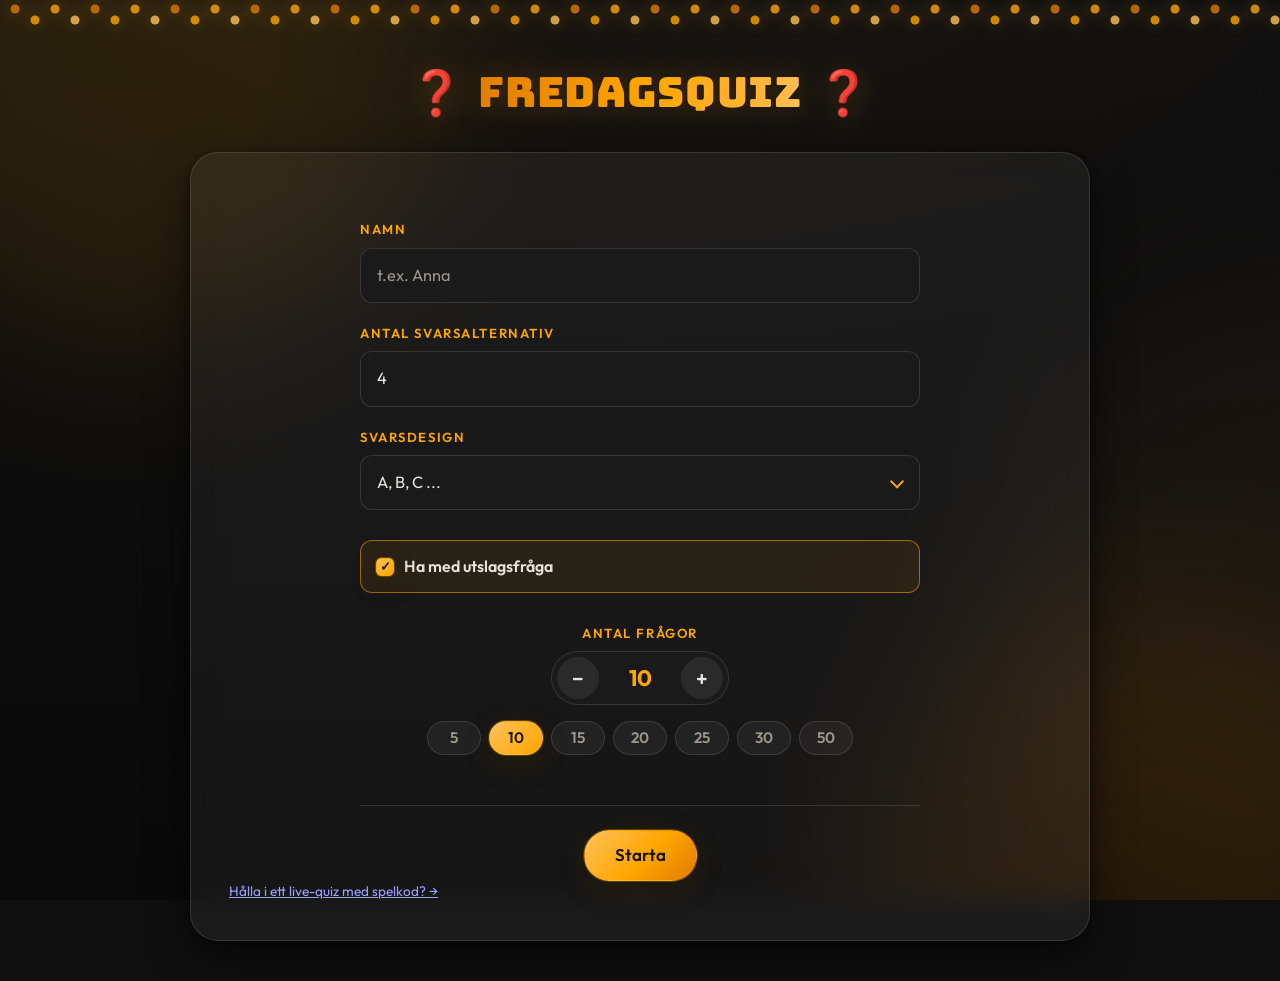
==== commit 2ea12c6c: "Live-quiz i Kahoot-stil enligt live/PLAN.md Delar repot i ett fristående svarsformulär (roten) och l" ====
--- a/index.html
+++ b/index.html
@@ -43,23 +43,8 @@
                  placeholder="t.ex. Anna" autocomplete="name" spellcheck="false" required>
         </div>
 
-        <div class="field">
-          <label class="field__label" id="game-code-label" for="game-code">Spelkod</label>
-          <div class="game-code-row" id="game-code-row">
-            <input class="input" type="text" id="game-code" name="game-code" maxlength="5"
-                   placeholder="Skriv kod f&ouml;r att g&aring; med" autocomplete="off" spellcheck="false">
-            <button class="btn btn--primary btn--lg" type="button" id="create-game">
-              Skapa nytt spel
-            </button>
-            <button class="btn btn--primary btn--lg" type="button" id="join-game">
-              G&aring; med
-            </button>
-          </div>
-          <p class="field__hint" id="game-code-status" aria-live="polite"></p>
-        </div>
-        <div class="host-result" id="closed-game-result" hidden></div>
 
-        <div id="game-settings" hidden>
+        <div id="game-settings">
           <div class="field" id="answer-count-field">
             <label class="field__label" for="answer-count">Antal svarsalternativ</label>
             <input class="input" type="number" id="answer-count" name="answer-count"
@@ -103,54 +88,13 @@
           </div>
         </div>
 
-        <div class="actions actions--wrap" id="start-actions" hidden>
-          <button class="btn btn--ghost btn--lg" type="button" id="cancel-create">
-            Avbryt
-          </button>
+        <div class="actions actions--wrap" id="start-actions">
           <button class="btn btn--primary btn--lg" type="submit">
             Starta
           </button>
         </div>
       </form>
-    </section>
-
-    <!-- 2. Värdvy -->
-    <section class="panel panel--host" id="view-host" aria-labelledby="host-title" hidden>
-      <div class="panel__intro">
-        <p class="panel__eyebrow">Värd för spelet</p>
-        <h2 class="panel__title" id="host-title">Dela spelkoden</h2>
-      </div>
-
-      <div class="host-share">
-        <div class="host-code" aria-live="polite">
-          <span class="host-code__label">Spelkod</span>
-          <strong class="host-code__value" id="host-game-code">-----</strong>
-        </div>
-
-        <div class="host-qr" id="host-qr" hidden>
-          <div class="host-qr__code" id="host-qr-code" aria-hidden="true"></div>
-          <p class="host-qr__text">Skanna för att gå med</p>
-        </div>
-
-        <p class="host-qr-note" id="host-qr-note" hidden></p>
-      </div>
-
-      <div class="actions actions--wrap host-actions">
-        <button class="btn btn--primary btn--lg host-actions__copy" type="button" id="copy-game-code">Kopiera kod</button>
-        <button class="btn btn--ghost btn--lg host-actions__end" type="button" id="end-game">Avsluta spel</button>
-        <button class="btn btn--ghost btn--lg host-actions__new" type="button" id="host-new-game">Nytt spel</button>
-      </div>
-
-      <section class="host-players" id="host-players" aria-labelledby="host-players-title" hidden>
-        <h3 class="host-players__title" id="host-players-title">
-          Med i spelet
-          <span class="host-players__count" id="host-players-count">0</span>
-        </h3>
-        <ul class="host-players__list" id="host-players-list"></ul>
-      </section>
-
-      <div class="host-result" id="host-result" hidden></div>
-      <p class="summary__note host-status" id="host-status"></p>
+      <p class="field__hint"><a href="live/">Hålla i ett live-quiz med spelkod? &rarr;</a></p>
     </section>
 
     <!-- 2. Svarsformulär -->
@@ -165,7 +109,7 @@
 
         <div class="toolbar__progress">
           <div class="progress" id="progress" role="progressbar" aria-label="Besvarade fr&aring;gor"
-               <!-- aria-valuemin="0" aria-valuemax="100" aria-valuenow="0"> -->
+               aria-valuemin="0" aria-valuemax="100" aria-valuenow="0">
             <span class="progress__bar" id="progress-bar"></span>
           </div>
           <span class="toolbar__meta">
@@ -238,13 +182,9 @@
 
       <div class="actions actions--wrap">
         <button class="btn btn--ghost" type="button" id="edit-answers">Redigera svar</button>
-        <button class="btn btn--primary" type="button" id="submit-score">Spara resultat</button>
-        <button class="btn btn--quiet" type="button" id="restart">Nytt spel</button>
+        <button class="btn btn--quiet" type="button" id="restart">Börja om</button>
       </div>
 
-      <p class="summary__note" id="summary-note"></p>
-      <p class="summary__note" id="score-status"></p>
-      <div class="host-result" id="player-result" hidden></div>
     </section>
 
   </main>
@@ -252,7 +192,6 @@
   <canvas class="confetti" id="confetti" aria-hidden="true"></canvas>
   <div class="toast" id="toast" role="status" aria-live="polite" hidden></div>
 
-  <script src="qrcode.js"></script>
   <script src="app.js"></script>
 </body>
 </html>
--- a/styles.css
+++ b/styles.css
@@ -363,6 +363,13 @@
   font-family: var(--font-body);
   font-size: 0.9rem;
   letter-spacing: 0;
+}
+
+.host-players__progress {
+  margin: 10px 0 0;
+  text-align: center;
+  color: var(--muted);
+  font-size: 0.95rem;
 }
 
 .host-players__list {
@@ -1539,6 +1546,175 @@
 }
 
 .toast.is-visible { opacity: 1; transform: translate(-50%, 0); }
+
+/* ---------- Live-quiz (live/) ---------- */
+
+/* Alternativens färger – vit text, mörka nog för kontrast. Bokstaven bär
+   informationen också, så färgen är aldrig enda ledtråden. */
+.live-opt--0 { --opt: #c62a2f; }
+.live-opt--1 { --opt: #2f62d6; }
+.live-opt--2 { --opt: #9a6100; }
+.live-opt--3 { --opt: #1f8a55; }
+.live-opt--4 { --opt: #7a3fb0; }
+.live-opt--5 { --opt: #0f7f7a; }
+
+.live-settings {
+  display: grid;
+  grid-template-columns: repeat(auto-fit, minmax(220px, 1fr));
+  gap: 16px;
+}
+
+.live-editor {
+  display: grid;
+  gap: 16px;
+  margin: 0;
+  padding: 0;
+  list-style: none;
+}
+
+.live-editor__q {
+  display: grid;
+  gap: 12px;
+  padding: 16px;
+  border: 1px solid var(--line);
+  border-radius: var(--radius);
+  background: rgba(255, 255, 255, 0.03);
+}
+
+.live-editor__head { display: flex; align-items: center; gap: 12px; }
+.live-editor__head .input { flex: 1; min-width: 0; }
+
+.live-editor__opts {
+  display: grid;
+  grid-template-columns: repeat(auto-fit, minmax(240px, 1fr));
+  gap: 8px;
+  margin: 0;
+  padding: 0;
+  border: 0;
+}
+
+.live-editor__opt {
+  display: flex;
+  align-items: center;
+  gap: 8px;
+  padding-left: 10px;
+  border-left: 6px solid var(--opt);
+  border-radius: var(--radius-sm);
+}
+
+.live-editor__opt .input { flex: 1; min-width: 0; }
+.live-editor__opt input[type="radio"] { width: 22px; height: 22px; accent-color: var(--ok); flex: none; }
+
+.live-editor__tools { display: flex; flex-wrap: wrap; justify-content: flex-end; gap: 6px; }
+
+.live-question__meta {
+  display: flex;
+  align-items: center;
+  justify-content: space-between;
+  gap: 12px;
+}
+
+.live-question__text {
+  margin: 4px 0 20px;
+  font-size: clamp(1.4rem, 4.4vw, 2.4rem);
+  line-height: 1.2;
+}
+
+.live-countdown {
+  display: inline-grid;
+  place-items: center;
+  min-width: 2.6em;
+  height: 2.6em;
+  font: 700 1.3rem/1 var(--font-display);
+  color: var(--brand-ink);
+  background: linear-gradient(135deg, var(--brand-light), var(--brand));
+  border-radius: 999px;
+}
+
+.live-countdown--low { background: var(--bad); color: #fff; }
+
+.live-options,
+.live-answers {
+  display: grid;
+  grid-template-columns: repeat(auto-fit, minmax(240px, 1fr));
+  gap: 12px;
+  margin: 0;
+  padding: 0;
+  list-style: none;
+}
+
+.live-option,
+.live-answer {
+  position: relative;
+  display: flex;
+  align-items: center;
+  gap: 12px;
+  min-height: 72px;
+  padding: 14px 18px;
+  overflow: hidden;
+  font: 600 clamp(1.05rem, 2.6vw, 1.35rem)/1.25 var(--font-body);
+  color: #fff;
+  text-align: left;
+  background: var(--opt);
+  border: 0;
+  border-radius: var(--radius);
+}
+
+.live-option__letter {
+  display: inline-grid;
+  flex: none;
+  place-items: center;
+  width: 36px;
+  height: 36px;
+  font-family: var(--font-display);
+  background: rgba(0, 0, 0, 0.25);
+  border-radius: 10px;
+}
+
+.live-answer { min-height: 88px; cursor: pointer; transition: transform 0.12s, opacity 0.2s; }
+.live-answer:active:not(:disabled) { transform: scale(0.97); }
+.live-answer:focus-visible { outline: 3px solid var(--brand-light); outline-offset: 3px; }
+.live-answer:disabled { cursor: default; opacity: 0.35; }
+.live-answer.is-chosen { opacity: 1; box-shadow: 0 0 0 4px var(--text); }
+
+/* Reveal: fel alternativ tonas ner, staplarna visar hur många som valde vad */
+.live-options--reveal .live-option { opacity: 0.45; }
+.live-options--reveal .live-option--correct { opacity: 1; box-shadow: 0 0 0 4px var(--ok); }
+.live-option__text { position: relative; flex: 1; }
+.live-option__count { position: relative; font-family: var(--font-display); }
+
+.live-option__bar {
+  position: absolute;
+  inset: 0 auto 0 0;
+  width: calc(var(--share, 0) * 100%);
+  background: rgba(255, 255, 255, 0.18);
+  transition: width 0.6s cubic-bezier(0.2, 0.9, 0.25, 1);
+}
+
+.live-option__letter { position: relative; }
+
+.live-tally,
+.live-standing {
+  margin: 16px 0 0;
+  font-weight: 600;
+  text-align: center;
+  color: var(--muted);
+}
+
+.live-standing { font-size: 1.2rem; color: var(--text); }
+
+.live-verdict { margin: 4px 0 8px; }
+.live-verdict--ok { color: var(--ok); }
+.live-verdict--bad { color: var(--bad); }
+
+.live-me .host-result__name { color: var(--brand-light); }
+
+#host-stage .host-result { margin-top: 24px; }
+
+@media (prefers-reduced-motion: reduce) {
+  .live-answer,
+  .live-option__bar { transition: none; }
+}
 
 /* ---------- Responsivt ---------- */
 
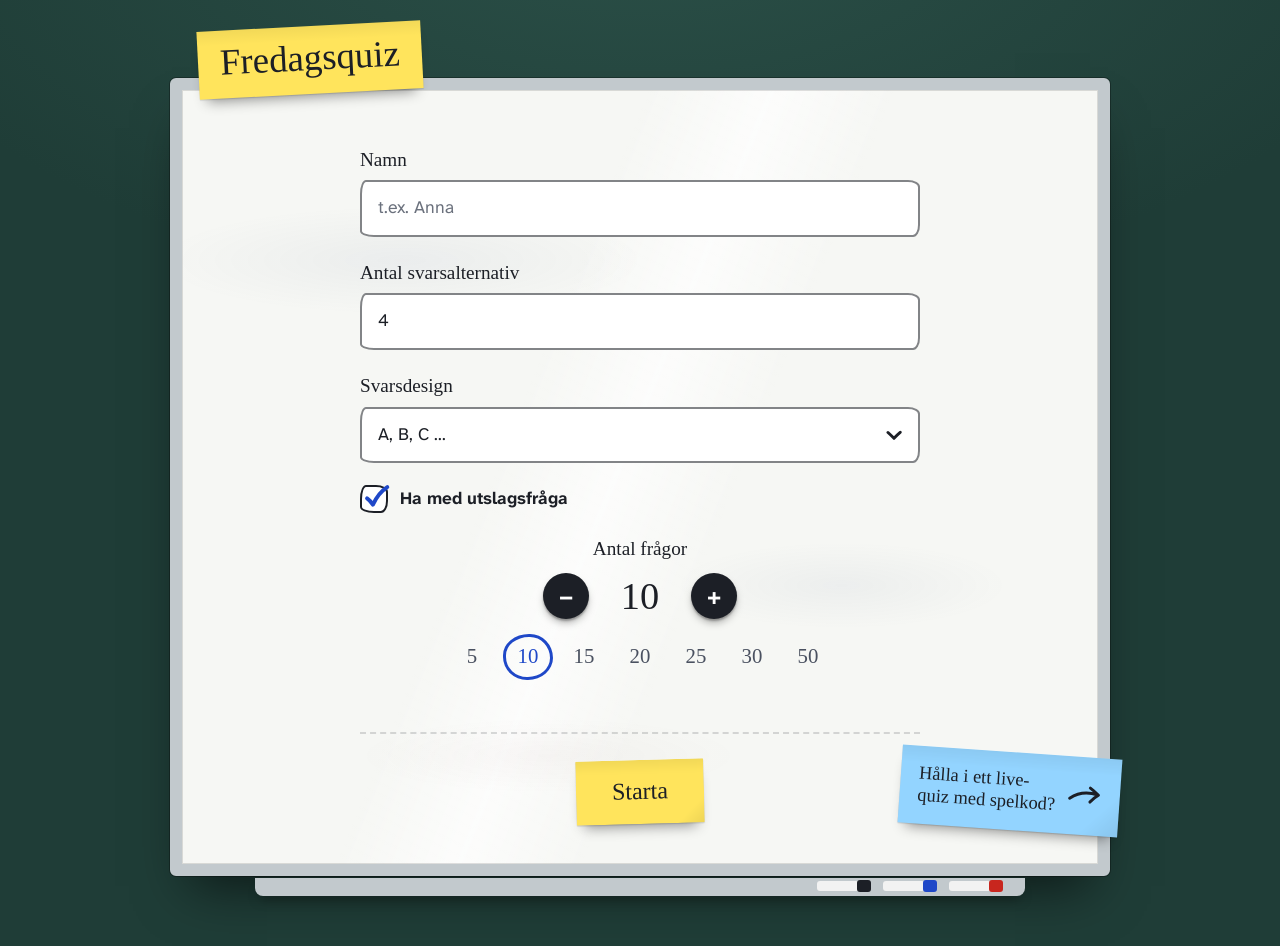
==== commit e86665a0: "Ny design: whiteboarden i mötesrummet Ersätter det mörka orange temat med en whiteboard i aluminiumr" ====
--- a/index.html
+++ b/index.html
@@ -5,29 +5,17 @@
   <meta name="viewport" content="width=device-width, initial-scale=1">
   <title>Fredagsquiz &middot; Svarsformulär</title>
   <meta name="description" content="Svarsformulär för Fredagsquiz.">
-  <meta name="theme-color" content="#0f0f10">
-  <link rel="icon" href="data:image/svg+xml,<svg xmlns='http://www.w3.org/2000/svg' viewBox='0 0 100 100'><text y='.9em' font-size='90'>&#10067;</text></svg>">
+  <meta name="theme-color" content="#1f3d37">
+  <link rel="icon" href="data:image/svg+xml,<svg xmlns='http://www.w3.org/2000/svg' viewBox='0 0 100 100'><rect x='10' y='10' width='80' height='80' fill='%23ffe45c' transform='rotate(-6 50 50)'/><text x='50' y='72' font-size='60' text-anchor='middle' font-family='cursive' fill='%231c1f26'>?</text></svg>">
   <link rel="preconnect" href="https://fonts.googleapis.com">
   <link rel="preconnect" href="https://fonts.gstatic.com" crossorigin>
-  <link href="https://fonts.googleapis.com/css2?family=Bungee&family=Outfit:wght@400;500;600;700&display=swap" rel="stylesheet">
+  <link href="https://fonts.googleapis.com/css2?family=Atkinson+Hyperlegible+Next:wght@400;600;700;800&family=Permanent+Marker&display=swap" rel="stylesheet">
   <link rel="stylesheet" href="styles.css">
 </head>
 <body>
-  <div class="bg" aria-hidden="true">
-    <span class="bg__blob bg__blob--brand"></span>
-    <span class="bg__blob bg__blob--deep"></span>
-    <span class="bg__blob bg__blob--amber"></span>
-    <span class="bg__dots"></span>
-  </div>
-
-  <div class="lights" aria-hidden="true"></div>
   <header class="topbar">
     <div class="brand">
-      <span class="brand__glass" aria-hidden="true">&#10067;</span>
-      <span class="brand__text">
-        <span class="brand__name">Fredagsquiz</span>
-      </span>
-      <span class="brand__glass" aria-hidden="true">&#10067;</span>
+      <span class="brand__name">Fredagsquiz</span>
     </div>
   </header>
 
@@ -94,7 +82,7 @@
           </button>
         </div>
       </form>
-      <p class="field__hint"><a href="live/">Hålla i ett live-quiz med spelkod? &rarr;</a></p>
+      <a class="crosslink" href="live/index.html">Hålla i ett live-quiz med spelkod?</a>
     </section>
 
     <!-- 2. Svarsformulär -->
--- a/styles.css
+++ b/styles.css
@@ -1,49 +1,60 @@
 /* =========================================================
-   Fredagsquiz · Svarsformulär
-   Mörkt tema enligt Material Design:
-   - ytor i mörkgrått (0f0f10, strax under Materials #121212) i stället för svart
-   - elevation via låga vita overlays; orange glöd endast på primära element
-   - varm, mättad orange som sparsam accent
+   Fredagsquiz · Whiteboarden i mötesrummet
+   - Sidan är en whiteboard i aluminiumram på en mörkgrön vägg.
+   - Allt skrivs med svart penna. EN blå penna markerar det som är
+     aktivt just nu. Grön bock = rätt, röd överstrykning = fel.
+   - Post-it-lappar är svarsalternativ, huvudknappar och notiser.
+   - Runda magneter är deltagare och +/- knappar.
    ========================================================= */
 
 :root {
-  /* Mörkt läge i webbläsaren: mörka scrollbars, markeringar och inmatningsfält */
-  color-scheme: dark;
-
-  /* Ytor – mörkgrått med Material Designs elevation-overlays (5–16 % vitt) */
-  --night:       #0f0f10;   /* 0dp – bakgrund */
-  --night-2:     #0c0c0d;   /* nedre delen av bakgrundsgradienten */
-  --card:        rgba(255, 255, 255, 0.05);  /* 1dp */
-  --line:        rgba(255, 255, 255, 0.12);
-  --line-strong: rgba(255, 255, 255, 0.18);
-
-  /* Primär – Knightec-orange med full lyster som accent */
-  --brand:        #ffa600;
-  --brand-light:  #ffc15a;   /* ljusare amber för accenter */
-  --brand-deep:   #e07b00;   /* bränd orange för djup */
-  --brand-ink:    #1a1408;   /* text på orange (kontrast ~9:1) */
-  --brand-soft:   rgba(255, 166, 0, 0.14);
-  --brand-line:   rgba(255, 166, 0, 0.40);
-
-  /* Text – hög/medel-emphasis enligt Material (87 / 60 %) */
-  --text:  #e6e2dc;
-  --muted: #9c968c;
-
-  --warn: #cf6679;           /* Material error, mörkt tema */
-  --ok:   #81c995;           /* dämpad grön – markerad rätt */
-  --bad:  #cf6679;           /* dämpad röd – markerad fel */
-
-  --radius:    20px;
-  --radius-sm: 12px;
-  --radius-lg: 28px;
-
-  /* Skuggor är mörka, men primära element får en varm orange glöd för lyster */
-  --shadow:             0 16px 40px rgba(0, 0, 0, 0.55), 0 2px 8px rgba(0, 0, 0, 0.4);
-  --shadow-brand:       0 0 0 1px rgba(255, 166, 0, 0.28), 0 8px 24px rgba(0, 0, 0, 0.45), 0 8px 30px rgba(255, 166, 0, 0.16);
-  --shadow-brand-strong: 0 0 0 1px rgba(255, 166, 0, 0.4), 0 12px 30px rgba(0, 0, 0, 0.5), 0 14px 38px rgba(255, 166, 0, 0.25);
-
-  --font-display: "Bungee", "Trebuchet MS", system-ui, sans-serif;
-  --font-body:    "Outfit", system-ui, -apple-system, "Segoe UI", Roboto, sans-serif;
+  color-scheme: light;
+
+  /* Vägg och tavla */
+  --wall:       #1f3d37;
+  --wall-light: #2b5048;
+  --board:      #f6f7f4;
+  --board-hi:   #ffffff;
+  --frame-1:    #e4e8ea;
+  --frame-2:    #c2c9cd;
+  --frame-3:    #a9b2b7;
+
+  /* Pennor */
+  --ink:       #1c1f26;
+  --ink-soft:  #4a5160;   /* 7.6:1 mot tavlan */
+  --muted:     #5c6371;   /* 5.9:1 mot tavlan */
+  --ghost:     rgba(28, 31, 38, 0.16);
+  --blue:      #1f48c8;   /* den aktiva pennan */
+  --blue-soft: rgba(31, 72, 200, 0.10);
+  --red:       #c8261e;
+  --red-soft:  rgba(200, 38, 30, 0.10);
+  --green:     #127a45;
+  --green-soft: rgba(18, 122, 69, 0.12);
+
+  /* Post-it */
+  --note-yellow: #ffe45c;
+  --note-pink:   #ffa3c6;
+  --note-blue:   #93d4ff;
+  --note-green:  #b9ef9c;
+  --note-orange: #ffbd6b;
+  --note-lilac:  #cfbcff;
+
+  /* Handritade former: ingen linje är helt rak */
+  --hand-box:  255px 12px 225px 12px / 12px 225px 12px 255px;
+  --hand-box2: 12px 225px 12px 255px / 255px 12px 225px 12px;
+  --hand-ring: 52% 46% 50% 48% / 46% 52% 48% 50%;
+  --hand-soft: 6px 12px 7px 14px / 14px 7px 12px 6px;
+
+  --note-shadow: 0 1px 1px rgba(0, 0, 0, 0.12), 0 10px 14px -8px rgba(0, 0, 0, 0.45);
+  --note-shadow-lift: 0 2px 2px rgba(0, 0, 0, 0.10), 0 18px 22px -10px rgba(0, 0, 0, 0.45);
+  --magnet-shadow: 0 2px 2px rgba(0, 0, 0, 0.25), 0 5px 8px -2px rgba(0, 0, 0, 0.35);
+
+  --font-marker: "Permanent Marker", "Segoe Print", "Bradley Hand", cursive;
+  --font-body:   "Atkinson Hyperlegible Next", "Atkinson Hyperlegible", system-ui, -apple-system, "Segoe UI", sans-serif;
+
+  /* Mask-ikoner: handritad bock och kryss */
+  --icon-tick: url("data:image/svg+xml,%3Csvg xmlns='http://www.w3.org/2000/svg' viewBox='0 0 24 24'%3E%3Cpath d='M3.5 13.2c2 1.4 3.6 3.2 5 5.4C11.6 12 15.4 7.1 20.8 3.6' fill='none' stroke='%23000' stroke-width='3.4' stroke-linecap='round' stroke-linejoin='round'/%3E%3C/svg%3E");
+  --icon-cross: url("data:image/svg+xml,%3Csvg xmlns='http://www.w3.org/2000/svg' viewBox='0 0 24 24'%3E%3Cpath d='M5 4.6c4.6 4.4 9 9.4 14.2 15M19.4 4.2C14.2 8.6 9.6 14 4.6 19.6' fill='none' stroke='%23000' stroke-width='3.4' stroke-linecap='round'/%3E%3C/svg%3E");
 }
 
 * { box-sizing: border-box; }
@@ -51,7 +62,17 @@
 /* Måste ligga efter alla display-regler för att täcka t.ex. .alert { display: flex } */
 [hidden] { display: none !important; }
 
-html { -webkit-text-size-adjust: 100%; }
+html {
+  -webkit-text-size-adjust: 100%;
+  scrollbar-width: thin;
+  scrollbar-color: #7f9a93 var(--wall);
+}
+
+::-webkit-scrollbar { width: 12px; height: 12px; }
+::-webkit-scrollbar-track { background: var(--wall); }
+::-webkit-scrollbar-thumb { background: #7f9a93; border: 3px solid var(--wall); border-radius: 999px; }
+
+::selection { background: rgba(255, 228, 92, 0.85); color: var(--ink); }
 
 body {
   margin: 0;
@@ -59,37 +80,21 @@
   display: flex;
   flex-direction: column;
   font-family: var(--font-body);
-  font-size: 16px;
-  line-height: 1.55;
-  color: var(--text);
-  background: var(--night);
+  font-size: 17px;
+  line-height: 1.5;
+  color: var(--ink);
+  caret-color: var(--blue);
+  /* Mötesrumsvägg med takbelysning ovanifrån */
+  background:
+    radial-gradient(90% 60% at 50% -10%, var(--wall-light), transparent 70%),
+    var(--wall);
   overflow-x: hidden;
 }
 
-/* ---------- Scrollbars – ska smälta in i sidan ----------
-   Spåret är transparent så sidans bakgrund syns, tummen är en
-   dämpad amber-linje som taggar upp när man håller i den. */
-
-html {
-  scrollbar-width: thin;                                  /* Firefox */
-  scrollbar-color: rgba(255, 166, 0, 0.38) transparent;
-}
-
-::-webkit-scrollbar { width: 12px; height: 12px; }
-::-webkit-scrollbar-track { background: transparent; }
-::-webkit-scrollbar-corner { background: transparent; }
-
-::-webkit-scrollbar-thumb {
-  background-color: rgba(255, 166, 0, 0.38);
-  background-clip: padding-box;   /* bakgrunden stoppar vid radie/ram */
-  border: 3px solid transparent;  /* trimmar tummen från sidorna */
-  border-radius: 999px;
-}
-
-::-webkit-scrollbar-thumb:hover { background-color: rgba(255, 166, 0, 0.65); }
-::-webkit-scrollbar-thumb:active { background-color: rgba(255, 166, 0, 0.9); }
-
-h1, h2, h3 { margin: 0; line-height: 1.15; }
+h1, h2, h3 { margin: 0; line-height: 1.1; font-weight: 400; }
+
+a { color: var(--blue); text-decoration-thickness: 2px; text-underline-offset: 4px; }
+a:hover { text-decoration-style: wavy; }
 
 .sr-only {
   position: absolute;
@@ -101,283 +106,249 @@
   border: 0;
 }
 
-/* ---------- Bakgrund ---------- */
-
-.bg {
-  position: fixed;
-  inset: 0;
-  z-index: -2;
-  overflow: hidden;
+/* ---------- Header: en post-it på väggen ---------- */
+
+.topbar {
+  width: min(980px, 100%);
+  margin: 0 auto;
+  padding: 26px 20px 0;
+}
+
+.brand {
+  display: inline-block;
+  position: relative;
+  z-index: 2;
+  margin: 0 0 -26px 28px;
+  padding: 14px 22px 16px;
   background:
-    radial-gradient(120% 90% at 50% -10%, rgba(255, 166, 0, 0.045) 0%, transparent 58%),
-    linear-gradient(180deg, var(--night) 0%, var(--night-2) 55%, #09090a 100%);
-}
-
-.bg__blob {
-  position: absolute;
-  width: 46vmax;
-  height: 46vmax;
-  border-radius: 50%;
-  filter: blur(90px);
-  opacity: 0.10;
-  animation: drift 26s ease-in-out infinite alternate;
-}
-
-.bg__blob--brand { background: var(--brand);      top: -18vmax; left: -12vmax; }
-.bg__blob--deep  { background: var(--brand-deep); bottom: -22vmax; right: -14vmax; opacity: 0.12; animation-delay: -8s; }
-.bg__blob--amber { background: var(--brand-light); top: 32%; right: -24vmax; opacity: 0.05; animation-delay: -15s; }
-
-.bg__dots {
-  position: absolute;
-  inset: 0;
-  opacity: 0.16;
-  background-image: radial-gradient(rgba(255, 255, 255, 0.10) 1px, transparent 1.5px);
-  background-size: 26px 26px;
-  mask-image: linear-gradient(180deg, rgba(0,0,0,0.8), transparent 75%);
-  -webkit-mask-image: linear-gradient(180deg, rgba(0,0,0,0.8), transparent 75%);
-}
-
-@keyframes drift {
-  from { transform: translate3d(0, 0, 0) scale(1); }
-  to   { transform: translate3d(4vmax, 5vmax, 0) scale(1.12); }
-}
-
-/* ---------- Glödlampor överst ---------- */
-
-.lights {
-  height: 26px;
-  background-image: url("data:image/svg+xml,<svg xmlns='http://www.w3.org/2000/svg' width='80' height='26'><circle cx='15' cy='9' r='4.5' fill='%23FFA600'/><circle cx='35' cy='20' r='4.5' fill='%23FFC15A'/><circle cx='55' cy='9' r='4.5' fill='%23E07B00'/><circle cx='75' cy='20' r='4.5' fill='%23FFA600'/></svg>");
-  background-repeat: repeat-x;
-  background-position: center top;
-  filter: drop-shadow(0 0 8px rgba(255, 166, 0, 0.45));
-  opacity: 0.8;
-}
-
-/* ---------- Header ---------- */
-
-.topbar {
-  width: min(940px, 100%);
-  margin: 0 auto;
-  padding: 34px 20px 10px;
-  text-align: center;
-}
-
-.brand {
-  display: inline-flex;
-  align-items: center;
-  gap: 14px;
-}
-
-.brand__glass {
-  font-size: 44px;
+    linear-gradient(180deg, rgba(0, 0, 0, 0.05), transparent 22%),
+    var(--note-yellow);
+  box-shadow: var(--note-shadow);
+  transform: rotate(-3deg);
+}
+
+.brand__name {
+  font-family: var(--font-marker);
+  font-size: clamp(1.6rem, 5vw, 2.3rem);
   line-height: 1;
-  filter: drop-shadow(0 6px 14px rgba(255, 166, 0, 0.3));
-}
-
-.brand__text { display: grid; text-align: left; }
-
-.brand__name {
-  font-family: var(--font-display);
-  font-size: clamp(1.7rem, 6vw, 2.6rem);
-  letter-spacing: 0.02em;
-  background: linear-gradient(92deg, var(--brand-deep) 0%, var(--brand) 50%, var(--brand-light) 100%);
-  -webkit-background-clip: text;
-  background-clip: text;
-  color: transparent;
-  text-shadow: 0 0 34px rgba(255, 166, 0, 0.25);
-}
-
-.brand__sub {
-  font-size: 0.82rem;
-  font-weight: 600;
-  letter-spacing: 0.34em;
-  text-transform: uppercase;
-  color: var(--muted);
-  margin-top: 2px;
-}
-
-.brand__tag {
-  margin: 14px 0 0;
-  font-size: 0.95rem;
-  color: var(--muted);
-}
-
-/* ---------- Layout / panel ---------- */
+  color: var(--ink);
+}
+
+/* ---------- Tavlan ---------- */
 
 .main {
   flex: 1;
-  width: min(940px, 100%);
+  width: min(980px, 100%);
   margin: 0 auto;
-  padding: 18px 20px 40px;
+  padding: 0 20px 70px;
 }
 
 .panel {
   position: relative;
-  padding: clamp(22px, 4vw, 38px);
-  border-radius: var(--radius-lg);
-  border: 1px solid var(--line);
-  background: var(--card);
-  backdrop-filter: blur(14px);
-  -webkit-backdrop-filter: blur(14px);
-  box-shadow: var(--shadow);
-  animation: rise 0.45s cubic-bezier(0.2, 0.9, 0.25, 1) both;
-}
-
-@keyframes rise {
-  from { opacity: 0; transform: translateY(14px); }
-  to   { opacity: 1; transform: none; }
+  padding: clamp(40px, 5vw, 56px) clamp(22px, 4.5vw, 48px) clamp(26px, 4vw, 40px);
+  border: 12px solid var(--frame-2);
+  border-radius: 6px;
+  background:
+    /* spöken av gamla suddade anteckningar */
+    radial-gradient(38% 10% at 24% 22%, rgba(60, 80, 120, 0.06), transparent 70%),
+    radial-gradient(26% 8% at 72% 64%, rgba(60, 80, 120, 0.05), transparent 70%),
+    radial-gradient(30% 7% at 40% 86%, rgba(120, 60, 60, 0.035), transparent 70%),
+    /* blank yta */
+    linear-gradient(112deg, transparent 38%, rgba(255, 255, 255, 0.7) 48%, transparent 58%),
+    var(--board);
+  box-shadow:
+    inset 0 0 0 1px rgba(0, 0, 0, 0.12),
+    0 0 0 1px rgba(0, 0, 0, 0.3),
+    0 30px 50px -20px rgba(0, 0, 0, 0.6);
+}
+
+/* Pennhyllan under tavlan, med tre pennor */
+.panel::after {
+  content: "";
+  position: absolute;
+  left: 8%;
+  right: 8%;
+  bottom: -32px;
+  height: 18px;
+  background:
+    url("data:image/svg+xml,%3Csvg xmlns='http://www.w3.org/2000/svg' width='190' height='12' viewBox='0 0 190 12'%3E%3Crect x='0' y='1' width='42' height='10' rx='3' fill='%23f2f2f2'/%3E%3Crect x='40' y='0' width='14' height='12' rx='3' fill='%231c1f26'/%3E%3Crect x='66' y='1' width='42' height='10' rx='3' fill='%23f2f2f2'/%3E%3Crect x='106' y='0' width='14' height='12' rx='3' fill='%231f48c8'/%3E%3Crect x='132' y='1' width='42' height='10' rx='3' fill='%23f2f2f2'/%3E%3Crect x='172' y='0' width='14' height='12' rx='3' fill='%23c8261e'/%3E%3C/svg%3E") no-repeat right 18px top 2px / auto 12px,
+    var(--frame-2);
+  border-radius: 0 0 8px 8px;
+  box-shadow: 0 8px 12px -6px rgba(0, 0, 0, 0.5);
 }
 
 .panel__title {
-  font-family: var(--font-display);
-  font-size: clamp(1.5rem, 4.6vw, 2.15rem);
-  letter-spacing: 0.01em;
+  font-family: var(--font-marker);
+  font-size: clamp(2rem, 5.4vw, 3.3rem);
+  line-height: 1.05;
+  text-wrap: balance;
 }
 
 .panel__lead {
   margin: 12px 0 0;
   max-width: 60ch;
-  color: var(--muted);
-}
-
+  color: var(--ink-soft);
+  font-size: 1.1rem;
+}
+
+/* Liten handskriven notering, t.ex. "Fråga 3 av 10" */
 .panel__eyebrow {
   margin: 0 0 8px;
-  color: var(--brand);
-  font-size: 0.78rem;
-  font-weight: 700;
-  letter-spacing: 0.14em;
-  text-transform: uppercase;
-}
+  font-family: var(--font-marker);
+  font-size: 1.15rem;
+  color: var(--ink-soft);
+}
+
+.panel__intro { text-align: center; }
+
+/* Deltagarens namn som en magnet med namnlapp */
+.player-tag {
+  display: flex;
+  align-items: center;
+  gap: 8px;
+  margin: 0 0 14px;
+  font-family: var(--font-marker);
+  font-size: 1.15rem;
+}
+
+.player-tag::before {
+  content: '';
+  width: 22px;
+  height: 22px;
+  border-radius: 50%;
+  background: var(--blue);
+  box-shadow: var(--magnet-shadow);
+}
+
+/* Signaturen: pennan skriver fram texten från vänster */
+@keyframes write {
+  from { clip-path: inset(-20% 100% -20% 0); }
+  to   { clip-path: inset(-20% 0 -20% 0); }
+}
+
+@keyframes draw-x {
+  from { transform: scaleX(0); }
+  to   { transform: scaleX(1); }
+}
+
+/* ---------- Spelkoden ---------- */
 
 .host-code {
   display: grid;
-  gap: 8px;
-  margin: 32px 0 28px;
-  padding: 24px;
+  gap: 4px;
+  margin: 28px 0;
   text-align: center;
-  border: 1px solid var(--brand-line);
-  border-radius: var(--radius);
-  background: rgba(255, 255, 255, 0.04);
 }
 
 .host-code__label {
-  color: var(--muted);
-  font-size: 0.78rem;
-  font-weight: 700;
-  letter-spacing: 0.14em;
-  text-transform: uppercase;
+  font-family: var(--font-marker);
+  font-size: 1.3rem;
+  color: var(--ink-soft);
 }
 
 .host-code__value {
-  color: var(--brand-light);
-  font-family: var(--font-display);
-  font-size: clamp(2.8rem, 12vw, 5.5rem);
-  letter-spacing: 0.12em;
+  font-family: var(--font-marker);
+  font-size: clamp(3.6rem, 15vw, 9.5rem);
+  font-weight: 400;
+  letter-spacing: 0.06em;
   line-height: 1;
-}
-
-/* Spelkod + QR-kod sida vid sida (QR under koden på smala skärmar) */
+  color: var(--blue);
+  transform: rotate(-2deg);
+  animation: write 0.9s cubic-bezier(0.3, 0.7, 0.3, 1) both;
+}
+
+/* Spelkod + QR-lapp sida vid sida (QR under koden på smala skärmar) */
 .host-share {
   display: flex;
   flex-wrap: wrap;
-  align-items: stretch;
+  align-items: center;
   justify-content: center;
-  gap: 14px;
-  margin: 32px 0 28px;
+  gap: 18px 36px;
+  margin: 26px 0 30px;
 }
 
 .host-share .host-code {
-  flex: 1 1 240px;
+  flex: 1 1 300px;
   min-width: 0;
   margin: 0;
-  align-content: center;
 }
 
 .host-qr {
   flex: 0 0 auto;
   display: grid;
   justify-items: center;
-  align-content: center;
   gap: 8px;
-  padding: 10px;
-  border-radius: var(--radius);
-  border: 1px solid var(--brand-line);
-  background: #e6e2dc;
-  color: #121212;
+  padding: 16px 16px 12px;
+  background:
+    linear-gradient(180deg, rgba(0, 0, 0, 0.05), transparent 18%),
+    var(--note-yellow);
+  box-shadow: var(--note-shadow);
+  transform: rotate(2.5deg);
 }
 
 .host-qr__code svg {
   display: block;
-  width: 148px;
-  height: 148px;
+  width: 168px;
+  height: 168px;
 }
 
 .host-qr__text {
   margin: 0;
-  font-size: 0.62rem;
-  font-weight: 700;
-  letter-spacing: 0.1em;
-  text-transform: uppercase;
-  color: #4a453d;
+  font-family: var(--font-marker);
+  font-size: 1.05rem;
+  color: var(--ink);
 }
 
 .host-qr-note {
   flex: 1 1 100%;
   margin: 0;
   text-align: center;
-  font-size: 0.8rem;
+  font-size: 0.95rem;
   color: var(--muted);
 }
 
-/* ---------- Deltagare i värdvyn ---------- */
+/* ---------- Deltagare: magneter med namn ---------- */
 
 .host-players {
-  margin-top: 26px;
-  padding: clamp(16px, 3.5vw, 22px);
-  border: 1px solid var(--line);
-  border-radius: var(--radius);
-  background: rgba(255, 255, 255, 0.04);
+  margin-top: 24px;
+  padding-top: 22px;
+  border-top: 2px dashed var(--ghost);
 }
 
 .host-players__title {
   display: flex;
   align-items: center;
   justify-content: center;
-  gap: 10px;
-  color: var(--brand);
-  font-size: 0.82rem;
-  letter-spacing: 0.14em;
-  text-transform: uppercase;
+  gap: 12px;
+  font-family: var(--font-marker);
+  font-size: 1.5rem;
 }
 
 .host-players__count {
   display: inline-grid;
   place-items: center;
-  min-width: 26px;
-  height: 26px;
+  min-width: 40px;
+  height: 40px;
   padding: 0 8px;
-  border: 1px solid var(--brand-line);
-  border-radius: 999px;
-  background: rgba(255, 166, 0, 0.16);
-  color: var(--brand-light);
-  font-family: var(--font-body);
-  font-size: 0.9rem;
-  letter-spacing: 0;
+  border: 3px solid var(--blue);
+  border-radius: var(--hand-ring);
+  color: var(--blue);
+  font-size: 1.3rem;
 }
 
 .host-players__progress {
   margin: 10px 0 0;
   text-align: center;
-  color: var(--muted);
-  font-size: 0.95rem;
+  color: var(--ink-soft);
+  font-size: 1.05rem;
 }
 
 .host-players__list {
   display: flex;
   flex-wrap: wrap;
   justify-content: center;
-  gap: 8px;
-  margin: 16px 0 0;
+  gap: 12px 22px;
+  margin: 18px 0 0;
   padding: 0;
   list-style: none;
 }
@@ -385,83 +356,83 @@
 .host-players__item {
   display: inline-flex;
   align-items: center;
-  gap: 8px;
+  gap: 9px;
   max-width: 100%;
-  padding: 7px 14px 7px 8px;
-  border: 1px solid var(--line);
-  border-radius: 999px;
-  background: rgba(255, 255, 255, 0.05);
-  font-weight: 600;
-}
-
-.host-players__avatar {
+  font-weight: 700;
+  font-size: 1.15rem;
+  animation: snap-on 0.35s cubic-bezier(0.16, 1, 0.3, 1) both;
+}
+
+@keyframes snap-on {
+  from { opacity: 0; transform: translateY(-10px) scale(1.15); }
+  to   { opacity: 1; transform: none; }
+}
+
+/* En rund magnet. Färgen roterar mellan deltagarna. */
+.host-players__avatar,
+.avatar {
+  --magnet: var(--red);
   display: grid;
   place-items: center;
   flex: none;
-  width: 26px;
-  height: 26px;
+  width: 34px;
+  height: 34px;
   border-radius: 50%;
-  background: rgba(255, 255, 255, 0.10);
-  color: var(--muted);
-  font-family: var(--font-display);
-  font-size: 0.8rem;
-}
-
-.host-players__name {
-  overflow-wrap: anywhere;
-}
-
-/* Den som redan skickat in får en bock och samma orange ton som topplistan */
-.host-players__item--submitted {
-  border-color: var(--brand-line);
-  background: rgba(255, 166, 0, 0.14);
-}
-
-.host-players__item--submitted .host-players__avatar {
-  background: linear-gradient(140deg, var(--brand-light), var(--brand-deep));
-  color: var(--brand-ink);
-}
+  background: var(--magnet);
+  box-shadow: var(--magnet-shadow);
+  color: #fff;
+  font-family: var(--font-marker);
+  font-size: 0.95rem;
+  text-transform: uppercase;
+}
+
+/* Samma färg för samma spelare i lobbyn och topplistan (index i joined) */
+.magnet--1 { --magnet: var(--blue); }
+.magnet--2 { --magnet: var(--green); }
+.magnet--3 { --magnet: #e0a400; color: var(--ink); }
+.magnet--4 { --magnet: #6b3fb8; }
+.magnet--5 { --magnet: #20242c; }
+
+.host-result__name { display: inline-flex; align-items: center; gap: 10px; }
+.host-result__name .host-players__avatar { width: 1.4em; height: 1.4em; font-size: 0.7em; }
+
+.host-players__name { overflow-wrap: anywhere; }
+
+/* Den som redan skickat in får en grön bock */
+.host-players__item--submitted .host-players__name { color: var(--green); }
 
 .host-players__check {
-  color: var(--brand-light);
-  font-weight: 700;
-}
-
-/* ---------- Topplista ---------- */
+  color: var(--green);
+  font-family: var(--font-marker);
+}
+
+/* ---------- Topplista: skriven på tavlan ---------- */
 
 .host-result {
-  /* All storlek i toplistan styrs härifrån. Variablerna skrivs över när
-     spelet är avslutat och spelkoden/kopiera-knappen har gått ur bilden. */
-  --rb-gap: 12px;
-  --rb-width: 560px;
-  --rb-rank: clamp(40px, 9vw, 54px);
-  --rb-name: clamp(1.15rem, 3.6vw, 1.6rem);
-  --rb-score: clamp(1.2rem, 4.2vw, 1.95rem);
+  --rb-gap: 6px;
+  --rb-width: 600px;
+  --rb-rank: clamp(42px, 9vw, 54px);
+  --rb-name: clamp(1.2rem, 3.6vw, 1.65rem);
+  --rb-score: clamp(1.4rem, 4.4vw, 2.1rem);
   --rb-tie: clamp(0.95rem, 2.6vw, 1.1rem);
 
-  margin-top: 26px;
-  padding: clamp(20px, 4vw, 30px);
+  margin-top: 30px;
   text-align: center;
-  border: 1px solid var(--brand-line);
-  border-radius: var(--radius);
-  background: rgba(255, 255, 255, 0.04);
 }
 
 .host-result h3,
 .host-result p { margin: 0; }
 
 .host-result h3 {
-  color: var(--brand);
-  font-size: 0.82rem;
-  letter-spacing: 0.14em;
-  text-transform: uppercase;
+  font-family: var(--font-marker);
+  font-size: 1.6rem;
 }
 
 .host-result__list {
   display: grid;
   gap: var(--rb-gap);
   max-width: var(--rb-width);
-  margin: 16px auto 0;
+  margin: 14px auto 0;
   padding: 0;
   list-style: none;
 }
@@ -471,101 +442,97 @@
   grid-template-columns: auto minmax(0, 1fr) auto;
   align-items: center;
   gap: clamp(12px, 3vw, 20px);
-  padding: clamp(11px, 2.4vw, 16px) clamp(13px, 2.6vw, 20px);
-  border: 1px solid var(--line);
-  border-radius: var(--radius-sm);
-  background: rgba(255, 255, 255, 0.05);
+  padding: 10px clamp(12px, 2.6vw, 18px);
+  border-bottom: 2px dashed var(--ghost);
   text-align: left;
 }
 
-/* Första platsen lyfts ut ur listan */
+/* Ettan får en egen post-it bakom raden */
 .host-result__item--1 {
-  border-color: rgba(255, 166, 0, 0.55);
-  background: linear-gradient(135deg, rgba(255, 166, 0, 0.22), rgba(255, 166, 0, 0.05) 72%);
-  box-shadow: 0 10px 30px rgba(255, 166, 0, 0.16);
-}
-
-/* Platssiffra i guld/silver/brons */
+  margin: 4px 0 8px;
+  padding-block: 14px;
+  border-bottom: 0;
+  background:
+    linear-gradient(180deg, rgba(0, 0, 0, 0.05), transparent 25%),
+    var(--note-yellow);
+  box-shadow: var(--note-shadow);
+  transform: rotate(-0.8deg);
+}
+
 .host-result__rank {
   display: grid;
   place-items: center;
   width: var(--rb-rank);
   height: var(--rb-rank);
-  border: 1px solid transparent;
-  border-radius: 50%;
-  font-family: var(--font-display);
-  font-size: calc(var(--rb-rank) * 0.42);
+  border: 3px solid currentColor;
+  border-radius: var(--hand-ring);
+  font-family: var(--font-marker);
+  font-size: calc(var(--rb-rank) * 0.48);
   line-height: 1;
-  color: var(--text);
-  background: rgba(255, 255, 255, 0.10);
-}
-
-.host-result__item--1 .host-result__rank { background: linear-gradient(140deg, var(--brand-light), var(--brand-deep)); color: var(--brand-ink); }
-.host-result__item--2 .host-result__rank { background: linear-gradient(140deg, #d7d3ca, #9f9a90); color: var(--brand-ink); }
-.host-result__item--3 .host-result__rank { background: linear-gradient(140deg, #c08a5c, #8a5a2d); color: var(--brand-ink); }
+  color: var(--ink-soft);
+}
+
+.host-result__item--1 .host-result__rank,
+.host-result__item--2 .host-result__rank,
+.host-result__item--3 .host-result__rank { color: var(--ink); }
+
+.host-result__item--1 .host-result__rank { border-width: 4px; }
 
 .host-result__body {
   display: grid;
   justify-items: start;
-  gap: 7px;
+  gap: 6px;
   min-width: 0;
 }
 
 .host-result__name {
   font-size: var(--rb-name);
-  font-weight: 700;
+  font-weight: 800;
   line-height: 1.15;
-  letter-spacing: -0.01em;
   overflow-wrap: anywhere;
 }
 
-/* Utslagssvaret – ligger kvar under namnet, bara större och tydligare */
+/* Utslagssvaret – ligger kvar under namnet */
 .host-result__tie {
   display: inline-flex;
   align-items: baseline;
   flex-wrap: wrap;
   gap: 8px;
   max-width: 100%;
-  padding: 5px 13px;
-  border: 1px solid rgba(255, 166, 0, 0.5);
-  border-radius: 999px;
-  background: rgba(255, 166, 0, 0.16);
-  color: var(--brand-light);
+  padding: 4px 12px;
+  border: 2px dashed var(--ink-soft);
+  border-radius: var(--hand-box);
+  color: var(--ink);
   font-size: var(--rb-tie);
-  font-weight: 600;
+  font-weight: 700;
   line-height: 1.3;
   overflow-wrap: anywhere;
 }
 
 .host-result__tie-label {
-  color: var(--muted);
-  font-size: 0.7em;
-  font-weight: 700;
-  letter-spacing: 0.16em;
-  text-transform: uppercase;
+  font-family: var(--font-marker);
+  font-weight: 400;
+  color: var(--ink-soft);
 }
 
 .host-result__score {
-  font-family: var(--font-display);
+  font-family: var(--font-marker);
   font-size: var(--rb-score);
   line-height: 1;
-  color: var(--brand-light);
   white-space: nowrap;
   text-align: right;
+  font-variant-numeric: tabular-nums;
 }
 
 .host-result__of {
-  display: block;
-  margin-top: 7px;
+  margin-left: 0.2em;
   font-family: var(--font-body);
-  font-size: 0.4em;
-  font-weight: 600;
-  letter-spacing: 0.06em;
+  font-size: 0.42em;
+  font-weight: 700;
   color: var(--muted);
 }
 
-/* Efter att spelet avslutats försvinner allt som inte längre behövs: rubriken,
-   spelkoden och knapparna. Kvar blir toplistan och "Nytt spel" under den. */
+/* Efter att spelet avslutats försvinner allt som inte längre behövs */
 .panel--host.panel--finished {
   display: flex;
   flex-direction: column;
@@ -579,143 +546,138 @@
 .panel--host.panel--finished .host-actions__end {
   display: none;
 }
-  .panel--host:not(.panel--finished) .host-actions__new {
-  display: none;
-}
-
-/* Topplistan först, sedan knappen – trots att knappen ligger överst i markupen */
+
+.panel--host:not(.panel--finished) .host-actions__new { display: none; }
+
 .panel--host.panel--finished .host-result { order: 1; }
 .panel--host.panel--finished .host-actions { order: 2; }
 
 .panel--host.panel--finished .host-result {
-  --rb-gap: 16px;
-  --rb-width: 720px;
-  --rb-rank: clamp(48px, 11vw, 72px);
-  --rb-name: clamp(1.4rem, 4.6vw, 2.1rem);
-  --rb-score: clamp(1.5rem, 5.4vw, 2.6rem);
+  --rb-gap: 10px;
+  --rb-width: 760px;
+  --rb-rank: clamp(52px, 11vw, 76px);
+  --rb-name: clamp(1.5rem, 4.6vw, 2.3rem);
+  --rb-score: clamp(1.8rem, 5.6vw, 3rem);
   --rb-tie: clamp(1.05rem, 3.1vw, 1.35rem);
-
   margin-top: 0;
 }
 
+.live-final > .panel__eyebrow {
+  font-size: clamp(1.6rem, 4.4vw, 2.6rem);
+  color: var(--ink);
+}
+
 /* ---------- Formulärfält ---------- */
 
 .setup {
   display: grid;
-  gap: 20px;
-  margin: 28px auto 0;
+  gap: 22px;
+  margin: 0 auto;
   max-width: 560px;
 }
 
-.field { display: grid; gap: 8px; }
+.panel__intro + .setup { margin-top: 26px; }
+
+.field { display: grid; gap: 6px; }
 
 #game-settings {
   display: grid;
-  gap: 20px;
-}
-
-.check-field {
-  display: flex;
-  align-items: center;
-  gap: 10px;
-  margin: 10px 0;
-  padding: 13px 15px;
-  border: 1px solid var(--line);
-  border-radius: var(--radius-sm);
-  background: rgba(255, 255, 255, 0.04);
-  color: var(--text);
-  font-weight: 600;
-  cursor: pointer;
-  transition: border-color 0.16s, background 0.16s;
-}
-
-.check-field:hover,
-.check-field:has(input:checked) {
-  border-color: rgba(255, 166, 0, 0.55);
-  background: rgba(255, 166, 0, 0.08);
-}
-
-.check-field input {
-  width: 18px;
-  height: 18px;
-  margin: 0;
-  appearance: none;
-  border: 1px solid var(--muted);
-  border-radius: 5px;
-  background: #1a1a1a;
-  cursor: pointer;
-}
-
-.check-field input:checked {
-  position: relative;
-  border-color: var(--brand);
-  background: linear-gradient(135deg, var(--brand-light), var(--brand));
-  box-shadow: var(--shadow-brand);
-}
-
-.check-field input:checked::after {
-  content: '\2713';
-  position: absolute;
-  inset: 0;
-  display: grid;
-  place-items: center;
-  color: var(--brand-ink);
-  font-size: 0.8rem;
-  font-weight: 800;
-}
-
-.check-field input:focus-visible {
-  outline: 3px solid var(--brand-light);
-  outline-offset: 2px;
-}
-
-.game-code-row {
-  display: grid;
-  grid-template-columns: minmax(0, 1fr) auto;
-  gap: 10px;
-  align-items: end;
-}
-
-.game-code-row .btn { white-space: nowrap; }
-
-.field--count { justify-items: center; }
+  gap: 22px;
+}
 
 .field__label {
-  font-size: 0.82rem;
-  font-weight: 600;
-  letter-spacing: 0.12em;
-  text-transform: uppercase;
-  color: var(--brand);
+  font-family: var(--font-marker);
+  font-size: 1.2rem;
+  color: var(--ink);
 }
 
 .field__hint {
   margin: 0;
-  font-size: 0.85rem;
+  font-size: 0.95rem;
   color: var(--muted);
+}
+
+/* Länken till den andra delen: en blå post-it fastsatt i tavlans hörn */
+.crosslink {
+  position: absolute;
+  right: -22px;
+  bottom: 34px;
+  z-index: 2;
+  display: flex;
+  align-items: center;
+  gap: 10px;
+  max-width: 220px;
+  padding: 16px 18px 18px;
+  font: 400 1.15rem/1.2 var(--font-marker);
+  color: var(--ink);
+  text-decoration: none;
+  background:
+    linear-gradient(180deg, rgba(0, 0, 0, 0.05), transparent 22%),
+    linear-gradient(315deg, rgba(0, 0, 0, 0.07), transparent 14%),
+    var(--note-blue);
+  box-shadow: var(--note-shadow);
+  transform: rotate(4deg);
+  transition: transform 0.2s cubic-bezier(0.16, 1, 0.3, 1), box-shadow 0.2s;
+}
+
+/* Handritad pil */
+.crosslink::after {
+  content: '';
+  flex: none;
+  width: 34px;
+  height: 22px;
+  background: currentColor;
+  -webkit-mask: url("data:image/svg+xml,%3Csvg xmlns='http://www.w3.org/2000/svg' viewBox='0 0 34 22'%3E%3Cpath d='M2 15c8-6 17-8 28-5M22 3.5c3 2 5.6 4 8.5 6.6-3 2-5.6 4.4-8 7.4' fill='none' stroke='%23000' stroke-width='3' stroke-linecap='round' stroke-linejoin='round'/%3E%3C/svg%3E") center / contain no-repeat;
+  mask: url("data:image/svg+xml,%3Csvg xmlns='http://www.w3.org/2000/svg' viewBox='0 0 34 22'%3E%3Cpath d='M2 15c8-6 17-8 28-5M22 3.5c3 2 5.6 4 8.5 6.6-3 2-5.6 4.4-8 7.4' fill='none' stroke='%23000' stroke-width='3' stroke-linecap='round' stroke-linejoin='round'/%3E%3C/svg%3E") center / contain no-repeat;
+  transition: transform 0.2s cubic-bezier(0.16, 1, 0.3, 1);
+}
+
+.crosslink:hover { color: var(--ink); text-decoration: none; transform: rotate(1deg) translateY(-4px); box-shadow: var(--note-shadow-lift); }
+.crosslink:hover::after { transform: translateX(4px); }
+.crosslink:focus-visible { outline: 3px solid var(--blue); outline-offset: 4px; }
+
+/* Smalare skärmar: lappen sitter under formuläret i stället för i hörnet */
+@media (max-width: 1100px) {
+  .crosslink {
+    position: static;
+    width: max-content;
+    max-width: 100%;
+    margin: 30px auto 0;
+    transform: rotate(-1.5deg);
+  }
 }
 
 .input {
   width: 100%;
-  padding: 14px 16px;
+  padding: 13px 16px;
   font: inherit;
-  font-size: 1.02rem;
-  color: var(--text);
-  background: #1a1a1a;
-  border: 1px solid var(--line);
-  border-radius: var(--radius-sm);
-  transition: border-color 0.18s, box-shadow 0.18s, background 0.18s;
-}
-
-.input::placeholder { color: var(--muted); }
-
-.input:hover { border-color: var(--line-strong); }
+  font-size: 1.1rem;
+  color: var(--ink);
+  background: var(--board-hi);
+  border: 2.5px solid rgba(28, 31, 38, 0.55);
+  border-radius: var(--hand-soft);
+  transition: border-color 0.15s, box-shadow 0.15s;
+}
+
+.input::placeholder { color: #6b717d; }
+
+.input:hover { border-color: var(--ink); }
 
 .input:focus-visible {
   outline: none;
-  border-color: var(--brand);
-  box-shadow: 0 0 0 3px rgba(255, 166, 0, 0.26);
-  background: #1e1e1e;
-}
+  border-color: var(--blue);
+  box-shadow: 0 0 0 4px var(--blue-soft);
+}
+
+#game-code {
+  font-family: var(--font-marker);
+  font-size: 1.6rem;
+  letter-spacing: 0.14em;
+  padding-block: 8px;
+  text-transform: uppercase;
+}
+
+#game-code::placeholder { letter-spacing: 0.14em; }
 
 .input[type="number"] {
   appearance: textfield;
@@ -728,154 +690,240 @@
   -webkit-appearance: none;
 }
 
-.select-wrap {
-  position: relative;
-}
+.select-wrap { position: relative; }
 
 .select-wrap__select {
   padding-right: 44px;
   appearance: none;
   -webkit-appearance: none;
+  cursor: pointer;
 }
 
 .select-wrap::after {
   position: absolute;
   top: 50%;
   right: 18px;
-  width: 8px;
-  height: 8px;
-  border-right: 2px solid var(--brand);
-  border-bottom: 2px solid var(--brand);
+  width: 16px;
+  height: 12px;
+  background: var(--ink);
+  -webkit-mask: url("data:image/svg+xml,%3Csvg xmlns='http://www.w3.org/2000/svg' viewBox='0 0 16 12'%3E%3Cpath d='M2 3.5c2 1.8 4 3.8 6 5.8 2-2.2 4-4.2 6.2-6' fill='none' stroke='%23000' stroke-width='3' stroke-linecap='round' stroke-linejoin='round'/%3E%3C/svg%3E") center / contain no-repeat;
+  mask: url("data:image/svg+xml,%3Csvg xmlns='http://www.w3.org/2000/svg' viewBox='0 0 16 12'%3E%3Cpath d='M2 3.5c2 1.8 4 3.8 6 5.8 2-2.2 4-4.2 6.2-6' fill='none' stroke='%23000' stroke-width='3' stroke-linecap='round' stroke-linejoin='round'/%3E%3C/svg%3E") center / contain no-repeat;
   content: '';
   pointer-events: none;
-  transform: translateY(-65%) rotate(45deg);
-}
-
-/* Antalräknare */
-
+  transform: translateY(-50%);
+}
+
+/* Kryssruta: ritad ruta, blå bock */
+.check-field {
+  display: flex;
+  align-items: center;
+  gap: 12px;
+  width: max-content;
+  max-width: 100%;
+  font-weight: 700;
+  font-size: 1.08rem;
+  cursor: pointer;
+}
+
+.check-field input {
+  position: relative;
+  flex: none;
+  width: 28px;
+  height: 28px;
+  margin: 0;
+  appearance: none;
+  border: 2.5px solid var(--ink);
+  border-radius: var(--hand-soft);
+  background: var(--board-hi);
+  cursor: pointer;
+}
+
+.check-field input::after {
+  content: '';
+  position: absolute;
+  inset: -4px -6px 0 0;
+  background: var(--blue);
+  -webkit-mask: var(--icon-tick) center / contain no-repeat;
+  mask: var(--icon-tick) center / contain no-repeat;
+  clip-path: inset(0 100% 0 0);
+  transition: clip-path 0.25s ease-out;
+}
+
+.check-field input:checked::after { clip-path: inset(0); }
+
+.check-field input:focus-visible {
+  outline: 3px solid var(--blue);
+  outline-offset: 3px;
+}
+
+.game-code-row {
+  display: grid;
+  grid-template-columns: minmax(0, 1fr) auto;
+  gap: 14px;
+  align-items: center;
+}
+
+.game-code-row .btn { white-space: nowrap; }
+
+.field--count { justify-items: center; }
+
+/* Antalräknare: två magneter och en siffra */
 .counter {
   display: inline-flex;
   align-items: center;
-  gap: 4px;
-  padding: 5px;
+  gap: 6px;
   width: max-content;
-  border-radius: 999px;
-  border: 1px solid var(--line);
-  background: #1a1a1a;
-}
-
-.counter--sm { padding: 3px; }
+}
 
 .field--count > .counter { margin-inline: auto; }
 
 .counter__btn {
-  width: 42px;
-  height: 42px;
-  font: 600 1.3rem/1 var(--font-body);
-  color: var(--text);
-  background: rgba(255, 255, 255, 0.07);
+  --magnet: var(--ink);
+  width: 46px;
+  height: 46px;
+  font: 700 1.5rem/1 var(--font-body);
+  color: #fff;
+  background: var(--magnet);
   border: 0;
   border-radius: 50%;
+  box-shadow: var(--magnet-shadow);
   cursor: pointer;
-  transition: background 0.16s, transform 0.12s, color 0.16s;
-}
-
-.counter--sm .counter__btn { width: 32px; height: 32px; font-size: 1.1rem; }
-
-.counter__btn:hover:not(:disabled) { background: var(--brand-soft); color: var(--brand); }
-.counter__btn:active:not(:disabled) { transform: scale(0.9); }
-.counter__btn:disabled { opacity: 0.35; cursor: not-allowed; }
+  transition: transform 0.12s, box-shadow 0.12s;
+}
+
+.counter__btn:hover:not(:disabled) { --magnet: var(--blue); }
+.counter__btn:active:not(:disabled) { transform: translateY(2px); box-shadow: 0 1px 1px rgba(0, 0, 0, 0.3); }
+.counter__btn:disabled { opacity: 0.3; cursor: not-allowed; }
+.counter__btn:focus-visible { outline: 3px solid var(--blue); outline-offset: 3px; }
+
+.counter--sm .counter__btn { width: 34px; height: 34px; font-size: 1.15rem; }
 
 .counter__value {
-  width: 74px;
-  padding: 6px 4px;
-  font: 700 1.4rem/1 var(--font-body);
+  width: 90px;
+  padding: 4px;
+  font: 400 2.4rem/1 var(--font-marker);
   text-align: center;
-  color: var(--brand);
+  color: var(--ink);
   background: transparent;
   border: 0;
-}
+  font-variant-numeric: tabular-nums;
+}
+
+.counter--sm .counter__value { width: 56px; font-size: 1.6rem; }
 
 .counter__value--static { display: inline-block; }
 
 .counter__value:focus-visible {
-  outline: 2px solid var(--brand);
+  outline: 3px solid var(--blue);
   outline-offset: 2px;
-  border-radius: 8px;
-}
-
-/* Snabbval */
-
+  border-radius: var(--hand-soft);
+}
+
+/* Snabbval: siffror skrivna på tavlan, vald får en blå ring */
 .chips {
   display: flex;
   flex-wrap: wrap;
   justify-content: center;
-  gap: 8px;
+  gap: 4px 6px;
 }
 
 .chip {
-  min-width: 54px;
-  padding: 8px 12px;
-  font: 600 0.95rem/1 var(--font-body);
-  color: var(--muted);
-  background: rgba(255, 255, 255, 0.05);
-  border: 1px solid var(--line);
-  border-radius: 999px;
+  min-width: 50px;
+  height: 46px;
+  padding: 0 8px;
+  font: 400 1.3rem/1 var(--font-marker);
+  color: var(--ink-soft);
+  background: transparent;
+  border: 3px solid transparent;
+  border-radius: var(--hand-ring);
   cursor: pointer;
-  transition: all 0.16s;
-}
-
-.chip:hover { color: var(--text); border-color: rgba(255, 166, 0, 0.55); transform: translateY(-1px); }
+  transition: color 0.15s, border-color 0.15s;
+}
+
+.chip:hover { color: var(--ink); border-color: var(--ghost); }
 
 .chip[aria-pressed="true"] {
-  color: var(--brand-ink);
-  background: linear-gradient(135deg, var(--brand-light), var(--brand));
-  border-color: transparent;
-  box-shadow: var(--shadow-brand);
-}
+  color: var(--blue);
+  border-color: var(--blue);
+}
+
+.chip:focus-visible { outline: 3px solid var(--blue); outline-offset: 2px; }
 
 /* ---------- Knappar ---------- */
 
+/* Grundknapp: en ritad ruta runt texten */
 .btn {
   display: inline-flex;
   align-items: center;
   justify-content: center;
   gap: 10px;
-  padding: 13px 24px;
-  font: 600 1rem/1 var(--font-body);
-  color: var(--text);
-  background: rgba(255, 255, 255, 0.07);
-  border: 1px solid var(--line);
-  border-radius: 999px;
+  padding: 12px 22px;
+  font: 700 1.05rem/1.1 var(--font-body);
+  color: var(--ink);
+  text-decoration: none;
+  background: transparent;
+  border: 2.5px solid var(--ink);
+  border-radius: var(--hand-box);
   cursor: pointer;
-  transition: transform 0.14s, box-shadow 0.2s, background 0.2s, border-color 0.2s;
-}
-
-.btn:hover { transform: translateY(-2px); background: rgba(255, 255, 255, 0.12); }
-.btn:active { transform: translateY(0); }
+  transition: transform 0.15s, box-shadow 0.15s, background 0.15s, color 0.15s, border-color 0.15s;
+}
+
+.btn:hover { color: var(--blue); border-color: var(--blue); background: var(--blue-soft); }
+.btn:active { transform: translateY(1px); }
 
 .btn:focus-visible {
-  outline: 3px solid var(--brand-light);
-  outline-offset: 3px;
-}
-
-.btn--lg { padding: 16px 30px; font-size: 1.06rem; }
-
+  outline: 3px solid var(--blue);
+  outline-offset: 4px;
+}
+
+.btn:disabled { opacity: 0.45; cursor: not-allowed; }
+
+.btn--lg { padding: 15px 28px; font-size: 1.15rem; }
+.btn--sm { padding: 8px 14px; font-size: 0.95rem; border-width: 2px; }
+
+/* Huvudknappen är en post-it */
 .btn--primary {
-  color: var(--brand-ink);
-  background: linear-gradient(135deg, var(--brand-light) 0%, var(--brand) 55%, var(--brand-deep) 100%);
+  position: relative;
+  padding: 16px 30px 18px;
+  font-family: var(--font-marker);
+  font-weight: 400;
+  font-size: 1.35rem;
+  color: var(--ink);
+  border: 0;
+  border-radius: 1px;
+  background:
+    linear-gradient(180deg, rgba(0, 0, 0, 0.05), transparent 22%),
+    linear-gradient(315deg, rgba(0, 0, 0, 0.07), transparent 14%),
+    var(--note-yellow);
+  box-shadow: var(--note-shadow);
+  transform: rotate(-1.5deg);
+}
+
+.btn--primary.btn--lg { font-size: 1.5rem; padding: 18px 36px 20px; }
+
+.btn--primary:hover {
+  color: var(--ink);
+  background:
+    linear-gradient(180deg, rgba(0, 0, 0, 0.05), transparent 22%),
+    linear-gradient(315deg, rgba(0, 0, 0, 0.07), transparent 14%),
+    var(--note-yellow);
+  box-shadow: var(--note-shadow-lift);
+  transform: rotate(0deg) translateY(-3px);
+}
+
+.btn--primary:active { transform: rotate(0deg) translateY(1px); box-shadow: var(--note-shadow); }
+
+.btn--ghost { border-radius: var(--hand-box2); }
+
+.btn--quiet {
   border-color: transparent;
-  box-shadow: var(--shadow-brand);
-}
-
-.btn--primary:hover { box-shadow: var(--shadow-brand-strong); background: linear-gradient(135deg, var(--brand-light) 0%, var(--brand) 45%, var(--brand-deep) 100%); }
-
-.btn--ghost { background: rgba(255, 255, 255, 0.05); }
-.btn--ghost:hover { border-color: rgba(255, 166, 0, 0.5); }
-.btn--quiet { background: transparent; border-color: transparent; color: var(--muted); }
-.btn--quiet:hover { color: var(--text); background: rgba(255, 255, 255, 0.07); }
-
-.btn--sm { padding: 9px 16px; font-size: 0.88rem; }
+  color: var(--ink-soft);
+  text-decoration: underline;
+  text-decoration-thickness: 2px;
+  text-underline-offset: 5px;
+}
+
+.btn--quiet:hover { border-color: transparent; background: transparent; text-decoration-style: wavy; }
 
 .btn__arrow { transition: transform 0.2s; }
 .btn:hover .btn__arrow { transform: translateX(4px); }
@@ -884,15 +932,15 @@
   display: flex;
   align-items: center;
   justify-content: space-between;
-  gap: 14px;
+  gap: 16px;
   margin-top: 30px;
-  padding-top: 24px;
-  border-top: 1px solid var(--line);
+  padding-top: 26px;
+  border-top: 2px dashed var(--ghost);
 }
 
 .actions--wrap { justify-content: center; flex-wrap: wrap; }
 
-/* ---------- Verktygsrad ---------- */
+/* ---------- Verktygsrad (svarsformuläret) ---------- */
 
 .toolbar {
   position: sticky;
@@ -902,14 +950,11 @@
   align-items: center;
   justify-content: space-between;
   flex-wrap: wrap;
-  gap: 14px 20px;
-  margin: -6px -6px 18px;
-  padding: 12px 14px;
-  border-radius: var(--radius);
-  border: 1px solid var(--line);
-  background: rgba(18, 18, 18, 0.92);
-  backdrop-filter: blur(12px);
-  -webkit-backdrop-filter: blur(12px);
+  gap: 14px 22px;
+  margin: -14px -10px 18px;
+  padding: 12px 10px;
+  background: var(--board);
+  border-bottom: 2px dashed var(--ghost);
 }
 
 .toolbar__who {
@@ -919,37 +964,16 @@
   min-width: 0;
 }
 
-.avatar {
-  display: grid;
-  place-items: center;
-  width: 38px;
-  height: 38px;
-  flex: none;
-  font-family: var(--font-display);
-  font-size: 1rem;
-  color: var(--brand-ink);
-  background: linear-gradient(135deg, var(--brand-light), var(--brand));
-  border-radius: 50%;
-  text-transform: uppercase;
-}
+.avatar { width: 38px; height: 38px; font-size: 1.05rem; --magnet: var(--blue); }
 
 .toolbar__name {
-  font-weight: 700;
+  font-family: var(--font-marker);
+  font-size: 1.3rem;
   overflow: hidden;
   text-overflow: ellipsis;
   white-space: nowrap;
 }
 
-.toolbar__team {
-  padding: 3px 10px;
-  font-size: 0.78rem;
-  font-weight: 600;
-  color: var(--brand-light);
-  background: var(--brand-soft);
-  border-radius: 999px;
-  white-space: nowrap;
-}
-
 .toolbar__progress {
   flex: 1 1 220px;
   min-width: 180px;
@@ -957,36 +981,34 @@
   gap: 6px;
 }
 
+/* Framsteg som ett pennstreck över en streckad linje */
 .progress {
   height: 10px;
-  border-radius: 999px;
-  background: rgba(255, 255, 255, 0.08);
-  overflow: hidden;
+  background: repeating-linear-gradient(90deg, var(--ghost) 0 10px, transparent 10px 16px) center / 100% 2px no-repeat;
 }
 
 .progress__bar {
   display: block;
   height: 100%;
   width: 0%;
-  border-radius: 999px;
-  background: linear-gradient(90deg, var(--brand-light), var(--brand) 50%, var(--brand-deep));
+  border-radius: 6px 3px 7px 4px;
+  background: var(--blue);
   transition: width 0.35s cubic-bezier(0.2, 0.9, 0.25, 1);
 }
 
-.toolbar__meta { font-size: 0.85rem; color: var(--muted); }
-.toolbar__meta strong { color: var(--text); }
+.toolbar__meta { font-size: 0.95rem; color: var(--muted); }
+.toolbar__meta strong { color: var(--ink); }
 
 .toolbar__count {
   display: flex;
   align-items: center;
-  gap: 10px;
+  gap: 8px;
 }
 
 .toolbar__countlabel {
-  font-size: 0.78rem;
-  letter-spacing: 0.1em;
-  text-transform: uppercase;
-  color: var(--muted);
+  font-family: var(--font-marker);
+  font-size: 1.05rem;
+  color: var(--ink-soft);
 }
 
 /* Tangentbords-tips */
@@ -996,28 +1018,28 @@
   align-items: center;
   gap: 6px;
   flex-wrap: wrap;
-  margin-bottom: 18px;
-  font-size: 0.85rem;
+  margin-bottom: 14px;
+  font-size: 0.95rem;
   color: var(--muted);
 }
 
 kbd {
   display: inline-grid;
   place-items: center;
-  min-width: 24px;
-  height: 24px;
+  min-width: 26px;
+  height: 26px;
   padding: 0 6px;
-  font: 600 0.78rem/1 var(--font-body);
-  color: var(--brand-light);
-  background: rgba(255, 255, 255, 0.07);
-  border: 1px solid var(--line);
-  border-bottom-width: 2px;
-  border-radius: 6px;
-}
-
-.hintbar__sep { opacity: 0.4; margin: 0 4px; }
-
-/* ---------- Varning ---------- */
+  font: 700 0.85rem/1 var(--font-body);
+  color: var(--ink);
+  background: var(--board-hi);
+  border: 2px solid var(--ink-soft);
+  border-bottom-width: 3px;
+  border-radius: 5px;
+}
+
+.hintbar__sep { display: none; }
+
+/* ---------- Varning: en rosa post-it ---------- */
 
 .alert {
   display: flex;
@@ -1025,18 +1047,20 @@
   justify-content: space-between;
   flex-wrap: wrap;
   gap: 12px;
-  margin-bottom: 20px;
-  padding: 14px 18px;
-  border-radius: var(--radius);
-  border: 1px solid rgba(255, 166, 0, 0.45);
-  background: rgba(255, 166, 0, 0.12);
-  animation: rise 0.3s ease both;
-}
-
-.alert__text { margin: 0; font-weight: 600; color: var(--brand-light); }
+  margin-bottom: 22px;
+  padding: 16px 20px;
+  background:
+    linear-gradient(180deg, rgba(0, 0, 0, 0.05), transparent 22%),
+    var(--note-pink);
+  box-shadow: var(--note-shadow);
+  transform: rotate(-0.6deg);
+}
+
+.alert__text { margin: 0; font-weight: 700; color: var(--ink); }
 .alert__actions { display: flex; gap: 8px; flex-wrap: wrap; }
-
-/* ---------- Frågekort ---------- */
+.alert .btn:hover { background: rgba(255, 255, 255, 0.4); }
+
+/* ---------- Frågerader ---------- */
 
 .questions {
   list-style: none;
@@ -1044,31 +1068,16 @@
   padding: 0;
   display: grid;
   grid-template-columns: minmax(0, 1fr);
-  gap: 14px;
 }
 
 .q {
   min-width: 0;
   display: flex;
   align-items: center;
-  gap: 18px;
-  padding: 14px 18px;
-  border-radius: var(--radius);
-  border: 1px solid var(--line);
-  background: rgba(255, 255, 255, 0.04);
-  transition: border-color 0.2s, background 0.2s, box-shadow 0.2s, transform 0.2s;
-}
-
-.q:hover { border-color: var(--line-strong); }
-
-.q.is-current {
-  border-color: rgba(255, 166, 0, 0.6);
-  box-shadow: 0 0 0 1px rgba(255, 166, 0, 0.28), 0 10px 28px rgba(0, 0, 0, 0.35);
-}
-
-.q.is-done { background: rgba(255, 166, 0, 0.08); border-color: rgba(255, 166, 0, 0.32); }
-.q.is-done .q__num { background: linear-gradient(135deg, var(--brand-light), var(--brand)); color: var(--brand-ink); }
-.q.is-done.is-current { border-color: rgba(255, 166, 0, 0.65); }
+  gap: 20px;
+  padding: 12px 4px;
+  border-bottom: 2px dashed var(--ghost);
+}
 
 .q__head {
   display: flex;
@@ -1080,74 +1089,72 @@
 .q__num {
   display: grid;
   place-items: center;
-  width: 44px;
-  height: 44px;
-  font-family: var(--font-display);
-  font-size: 1.05rem;
+  width: 50px;
+  height: 50px;
+  font-family: var(--font-marker);
+  font-size: 1.4rem;
   color: var(--muted);
-  background: rgba(255, 255, 255, 0.06);
-  border: 1px solid var(--line);
-  border-radius: 14px;
-  transition: background 0.25s, color 0.25s, border-color 0.25s;
-}
-
-.q.is-current .q__num {
-  color: var(--brand-ink);
-  background: linear-gradient(135deg, var(--brand-light), var(--brand));
-  border-color: var(--brand);
-}
+  border: 2.5px solid var(--ghost);
+  border-radius: var(--hand-ring);
+  transition: color 0.2s, border-color 0.2s;
+}
+
+.q.is-done .q__num { color: var(--ink); border-color: var(--ink); }
+.q.is-current .q__num { color: var(--blue); border-color: var(--blue); border-width: 3px; }
 
 .q__opts {
   display: grid;
-  grid-template-columns: repeat(auto-fit, minmax(68px, 1fr));
-  gap: 10px;
+  grid-template-columns: repeat(auto-fit, minmax(60px, 1fr));
+  gap: 6px;
   flex: 1;
 }
 
-.free-answer {
-  flex: 1;
-  min-width: 0;
-  padding: 12px 14px;
-  font: inherit;
-  color: var(--text);
-  background: #1a1a1a;
-  border: 1px solid var(--line);
-  border-radius: var(--radius-sm);
-}
-
-.free-answer:focus-visible {
-  outline: 3px solid var(--brand-light);
-  outline-offset: 2px;
-  border-color: var(--brand);
-}
-
-.q--elimination {
-  border-color: rgba(255, 166, 0, 0.45);
-  background: rgba(255, 166, 0, 0.07);
-}
-
-.q__title {
-  color: var(--brand-light);
-  font-weight: 700;
-}
-
+.free-answer,
 .elimination-answer {
   flex: 1;
   min-width: 0;
-  padding: 12px 14px;
+  padding: 10px 4px;
   font: inherit;
-  color: var(--text);
-  background: #1a1a1a;
-  border: 1px solid var(--line);
-  border-radius: var(--radius-sm);
-}
-
+  font-size: 1.15rem;
+  font-weight: 600;
+  color: var(--ink);
+  background: transparent;
+  border: 0;
+  border-bottom: 2.5px solid rgba(28, 31, 38, 0.4);
+  border-radius: 0;
+}
+
+.free-answer::placeholder,
+.elimination-answer::placeholder { color: #6b717d; font-weight: 400; }
+
+.free-answer:focus-visible,
 .elimination-answer:focus-visible {
-  outline: 3px solid var(--brand-light);
-  outline-offset: 2px;
-  border-color: var(--brand);
-}
-
+  outline: none;
+  border-bottom-color: var(--blue);
+  box-shadow: 0 2px 0 var(--blue);
+}
+
+/* Utslagsfrågan sitter på en egen rosa lapp */
+.q--elimination {
+  margin-top: 18px;
+  padding: 16px 20px;
+  border: 0;
+  background:
+    linear-gradient(180deg, rgba(0, 0, 0, 0.05), transparent 22%),
+    var(--note-pink);
+  box-shadow: var(--note-shadow);
+  transform: rotate(-0.5deg);
+}
+
+.q--elimination .q__num { color: var(--ink); border-color: var(--ink); }
+.q--elimination .elimination-answer { border-bottom-color: rgba(28, 31, 38, 0.55); }
+
+.q__title {
+  font-family: var(--font-marker);
+  font-size: 1.25rem;
+}
+
+/* Svarsalternativ: en bokstav på tavlan. Ifyllt = blå ring som ritas fram. */
 .opt {
   position: relative;
   min-width: 0;
@@ -1167,111 +1174,98 @@
 }
 
 .opt__badge {
+  position: relative;
   display: flex;
   align-items: center;
   justify-content: center;
-  gap: 8px;
   min-width: 0;
-  overflow: hidden;
-  min-height: 46px;
-  padding: 6px 10px;
-  font: 700 1.05rem/1 var(--font-body);
+  min-height: 52px;
+  padding: 4px;
+  font: 400 1.7rem/1 var(--font-marker);
   color: var(--muted);
-  background: #1a1a1a;
-  border: 1px solid var(--line);
-  border-radius: var(--radius-sm);
-  transition: all 0.16s;
-}
-
-.opt:hover .opt__badge {
-  color: var(--text);
-  border-color: rgba(255, 166, 0, 0.6);
-  transform: translateY(-2px);
-}
+  border-radius: var(--hand-ring);
+  transition: color 0.15s, background 0.15s;
+}
+
+.opt__badge::before {
+  content: '';
+  position: absolute;
+  top: 0;
+  bottom: 0;
+  left: 50%;
+  width: min(88%, 110px);
+  border: 3.5px solid var(--blue);
+  border-radius: var(--hand-ring);
+  transform: translateX(-50%) rotate(-6deg);
+  clip-path: inset(-10% 110% -10% -10%);
+  transition: clip-path 0.32s cubic-bezier(0.4, 0.6, 0.3, 1);
+  pointer-events: none;
+}
+
+.opt:hover .opt__badge { color: var(--ink); background: rgba(28, 31, 38, 0.05); }
 
 .opt input:focus-visible + .opt__badge {
-  outline: 3px solid var(--brand-light);
+  outline: 3px solid var(--blue);
   outline-offset: 2px;
 }
 
-.opt input:checked + .opt__badge {
-  color: var(--brand-ink);
-  font-weight: 800;
-  background: linear-gradient(135deg, var(--brand-light), var(--brand));
-  border-color: transparent;
-  box-shadow: var(--shadow-brand);
-}
-
-.opt__check {
-  display: none;
-  font-size: 0.85rem;
-}
-
-.opt input:checked + .opt__badge .opt__check { display: inline; }
+.opt input:checked + .opt__badge { color: var(--blue); }
+.opt input:checked + .opt__badge::before { clip-path: inset(-10% -10% -10% -10%); }
+
+.opt__check { display: none; }
 
 /* ---------- Antal rätt ---------- */
 
 .score {
   display: flex;
   align-items: center;
+  justify-content: center;
   gap: 18px;
   flex-wrap: wrap;
-  margin-top: 26px;
-  padding: 18px 22px;
-  border-radius: var(--radius);
-  border: 1px solid var(--brand-line);
-  background: rgba(255, 255, 255, 0.04);
+  margin-top: 30px;
+  padding-top: 26px;
+  border-top: 2px dashed var(--ghost);
 }
 
 .score__label {
-  font-size: 0.82rem;
-  font-weight: 600;
-  letter-spacing: 0.12em;
-  text-transform: uppercase;
-  color: var(--brand);
+  font-family: var(--font-marker);
+  font-size: 1.6rem;
 }
 
 .score__field {
   display: flex;
-  align-items: baseline;
-  gap: 6px;
+  align-items: center;
+  gap: 12px;
 }
 
 .score__input {
-  width: 90px;
-  padding: 10px 12px;
-  font: 800 1.6rem/1 var(--font-body);
+  width: 120px;
+  height: 90px;
+  padding: 0;
+  font: 400 3.2rem/1 var(--font-marker);
   text-align: center;
   font-variant-numeric: tabular-nums;
-  color: var(--brand-ink);
-  background: linear-gradient(135deg, var(--brand-light), var(--brand));
-  border: 0;
-  border-radius: var(--radius-sm);
-  box-shadow: var(--shadow-brand);
-}
-
-.score__input:focus-visible {
-  outline: 3px solid var(--brand-light);
-  outline-offset: 3px;
-}
-
-.score__of { font-weight: 700; color: var(--muted); white-space: nowrap; }
-
-.score__hint {
-  margin: 0;
-  font-size: 0.85rem;
-  color: var(--muted);
-}
+  color: var(--blue);
+  background: transparent;
+  border: 4px solid var(--blue);
+  border-radius: var(--hand-ring);
+  transform: rotate(-3deg);
+}
+
+.score__input:focus-visible { outline: 3px solid var(--blue); outline-offset: 4px; }
+
+.score__of {
+  font-family: var(--font-marker);
+  font-size: 1.6rem;
+  color: var(--ink-soft);
+  white-space: nowrap;
+}
+
+.score__hint { margin: 0; font-size: 0.95rem; color: var(--muted); }
 
 /* ---------- Sammanfattning ---------- */
 
-.summary__badge {
-  display: block;
-  font-size: 56px;
-  line-height: 1;
-  margin: -10px 0 22px;
-  filter: drop-shadow(0 10px 20px rgba(0, 0, 0, 0.45));
-}
+.panel--summary > .panel__title { text-align: center; }
 
 .meta {
   display: grid;
@@ -1280,37 +1274,14 @@
   margin: 22px 0 0;
 }
 
-.meta__item {
-  padding: 7px 10px;
-  border-radius: 10px;
-  background: rgba(255, 255, 255, 0.05);
-  border: 1px solid var(--line);
-}
-
-.meta__key {
-  display: block;
-  font-size: 0.6rem;
-  font-weight: 600;
-  letter-spacing: 0.1em;
-  text-transform: uppercase;
-  color: var(--muted);
-}
-
-.meta__val {
-  display: block;
-  margin-top: 2px;
-  font-family: var(--font-display);
-  font-size: 0.82rem;
-  word-break: break-word;
-}
+.meta__key { display: block; font-size: 0.8rem; color: var(--muted); }
+.meta__val { display: block; font-family: var(--font-marker); word-break: break-word; }
 
 .summary__subtitle {
-  margin: 30px 0 14px;
-  font-size: 0.85rem;
-  font-weight: 600;
-  letter-spacing: 0.14em;
-  text-transform: uppercase;
-  color: var(--brand);
+  margin: 30px 0 4px;
+  font-family: var(--font-marker);
+  font-size: 1.5rem;
+  text-align: center;
 }
 
 .answergrid {
@@ -1318,8 +1289,8 @@
   margin: 0;
   padding: 0;
   display: grid;
-  grid-template-columns: repeat(auto-fill, minmax(min(210px, 100%), 1fr));
-  gap: 12px;
+  grid-template-columns: repeat(auto-fill, minmax(min(200px, 100%), 1fr));
+  gap: 4px 22px;
 }
 
 /* Fritextläge: bredare rutor så svaret får plats intill knapparna */
@@ -1334,191 +1305,183 @@
   align-items: center;
   gap: 8px 12px;
   min-width: 0;
-  min-height: 84px;
-  padding: 14px 16px;
-  border-radius: var(--radius-sm);
-  background: rgba(255, 255, 255, 0.05);
-  border: 1px solid var(--line);
+  min-height: 70px;
+  padding: 8px 2px;
+  border-bottom: 2px dashed var(--ghost);
   font-variant-numeric: tabular-nums;
-  transition: border-color 0.15s ease, background 0.15s ease;
 }
 
 .answergrid .ag__num {
-  font-size: 1rem;
+  min-width: 2.2ch;
   font-weight: 700;
   color: var(--muted);
 }
 
 .answergrid .ag__letter {
-  display: grid;
-  place-items: center;
+  position: relative;
   justify-self: start;
-  width: 52px;
-  height: 52px;
-  padding: 0;
-  font: 800 1.6rem/1 var(--font-body);
-  color: var(--brand-ink);
-  background: linear-gradient(135deg, var(--brand-light), var(--brand));
-  border-radius: 12px;
+  min-width: 44px;
+  font: 400 2.1rem/1 var(--font-marker);
+  color: var(--ink);
+  text-align: center;
 }
 
 .answergrid .ag__text {
   display: block;
   width: 100%;
   min-width: 0;
-  height: auto;
-  min-height: 52px;
-  padding: 12px 14px;
-  font-size: 1.1rem;
-  font-weight: 600;
-  line-height: 1.25;
+  font: 700 1.15rem/1.3 var(--font-body);
   overflow-wrap: anywhere;
   text-align: left;
-  align-self: stretch;
-}
+}
+
+/* Fel = rött streck över svaret, ritas fram */
+.answergrid .ag__letter::after {
+  content: '';
+  position: absolute;
+  left: -4px;
+  right: -4px;
+  top: 50%;
+  height: 4px;
+  border-radius: 3px;
+  background: var(--red);
+  transform-origin: left;
+  transform: rotate(-14deg) scaleX(0);
+  transition: transform 0.25s ease-out;
+}
+
+.answergrid .ag__text::after { transform: rotate(-2deg) scaleX(0); left: 0; right: 0; }
+
+.answergrid .ag--wrong .ag__letter { color: var(--red); }
+.answergrid .ag--wrong .ag__letter::after { transform: rotate(-14deg) scaleX(1); }
+.answergrid .ag--wrong .ag__text::after { transform: rotate(-2deg) scaleX(1); }
+
+.answergrid .ag--correct .ag__letter,
+.answergrid .ag--correct .ag__num { color: var(--green); }
+
+.answergrid .ag--empty .ag__letter { color: var(--ghost); }
 
 .answergrid .ag__marks {
   display: flex;
-  gap: 8px;
-}
-
+  gap: 6px;
+}
+
+/* ✓ / ✗: rutor med handritad ikon (glyfen i markupen göms, aria-label bär namnet) */
 .answergrid .ag__btn {
   display: grid;
   place-items: center;
-  min-width: 52px;
+  width: 46px;
   height: 44px;
-  padding: 0 8px;
-  font: 800 1.15rem/1 var(--font-body);
+  padding: 0;
+  font-size: 0;
   color: var(--muted);
-  background: rgba(255, 255, 255, 0.06);
-  border: 1px solid var(--line);
-  border-radius: 10px;
+  background: transparent;
+  border: 2px solid var(--ghost);
+  border-radius: var(--hand-soft);
   cursor: pointer;
-  transition: border-color 0.15s ease, background 0.15s ease, color 0.15s ease, box-shadow 0.15s ease;
-}
-
-.answergrid .ag__btn:hover { border-color: rgba(255, 166, 0, 0.6); color: var(--text); }
+  transition: border-color 0.15s, background 0.15s, color 0.15s;
+}
+
+.answergrid .ag__btn::before,
+.legend__dot::before {
+  content: '';
+  width: 22px;
+  height: 22px;
+  background: currentColor;
+  -webkit-mask: var(--icon-tick) center / contain no-repeat;
+  mask: var(--icon-tick) center / contain no-repeat;
+}
+
+.answergrid .ag__btn--wrong::before,
+.legend__item--wrong .legend__dot::before {
+  -webkit-mask-image: var(--icon-cross);
+  mask-image: var(--icon-cross);
+}
+
+.answergrid .ag__btn:hover { color: var(--ink); border-color: var(--ink-soft); }
 
 .answergrid .ag__btn:focus-visible {
-  outline: 3px solid var(--brand-light);
+  outline: 3px solid var(--blue);
   outline-offset: 2px;
 }
 
 .answergrid .ag__btn--correct[aria-pressed="true"] {
-  color: var(--ok);
-  background: rgba(129, 201, 149, 0.18);
-  border-color: rgba(129, 201, 149, 0.6);
-  box-shadow: 0 0 0 3px rgba(129, 201, 149, 0.28);
+  color: var(--green);
+  background: var(--green-soft);
+  border-color: var(--green);
 }
 
 .answergrid .ag__btn--wrong[aria-pressed="true"] {
-  color: var(--bad);
-  background: rgba(207, 102, 121, 0.18);
-  border-color: rgba(207, 102, 121, 0.6);
-  box-shadow: 0 0 0 3px rgba(207, 102, 121, 0.28);
-}
-
-.answergrid .ag--empty { border-style: dashed; }
-.answergrid .ag--empty .ag__letter { background: rgba(255, 255, 255, 0.06); color: var(--muted); }
-
-.answergrid .ag--correct {
-  border-color: rgba(129, 201, 149, 0.55);
-  background: rgba(129, 201, 149, 0.1);
-}
-.answergrid .ag--correct .ag__num { color: var(--ok); }
-/* Svarsrutan blir grön på samma sätt som den blir röd vid "fel" */
-.answergrid .ag--correct .ag__letter {
-  background: linear-gradient(135deg, #b7e3c4, var(--ok));
-  color: #10251a;
-}
-
-.answergrid .ag--wrong {
-  border-color: rgba(207, 102, 121, 0.55);
-  background: rgba(207, 102, 121, 0.1);
-}
-.answergrid .ag--wrong .ag__num { color: var(--bad); }
-.answergrid .ag--wrong .ag__letter {
-  background: linear-gradient(135deg, #e6a9b4, var(--bad));
-  color: #1a0709;
-}
-.answergrid .ag--wrong .ag__text { background: rgba(207, 102, 121, 0.9); color: #1a0709; }
-.answergrid .ag--correct .ag__text { background: rgba(129, 201, 149, 0.9); color: #10251a; }
+  color: var(--red);
+  background: var(--red-soft);
+  border-color: var(--red);
+}
 
 .legend {
   display: flex;
   flex-wrap: wrap;
   justify-content: center;
-  gap: 8px 18px;
-  margin: 16px 0 20px;
-  font-size: 0.78rem;
-  font-weight: 600;
+  gap: 8px 22px;
+  margin: 6px 0 18px;
+  font-size: 0.95rem;
+  font-weight: 700;
   color: var(--muted);
 }
 
 .legend__item {
   display: inline-flex;
   align-items: center;
-  gap: 7px;
+  gap: 6px;
 }
 
 .legend__dot {
   display: grid;
   place-items: center;
-  width: 20px;
-  height: 20px;
-  border-radius: 6px;
-  font-size: 0.72rem;
-  font-weight: 800;
-}
-
-.legend__item--correct { color: var(--ok); }
-.legend__item--correct .legend__dot {
-  background: rgba(129, 201, 149, 0.16);
-  border: 1px solid rgba(129, 201, 149, 0.5);
-  color: var(--ok);
-}
-
-.legend__item--wrong { color: var(--bad); }
-.legend__item--wrong .legend__dot {
-  background: rgba(207, 102, 121, 0.14);
-  border: 1px solid rgba(207, 102, 121, 0.5);
-  color: var(--bad);
-}
-
-.legend__item--none .legend__dot {
-  background: rgba(255, 255, 255, 0.08);
-  border: 1px dashed var(--line);
-  color: var(--muted);
-}
+  width: 22px;
+  height: 22px;
+  font-size: 0;
+}
+
+.legend__dot::before { width: 18px; height: 18px; }
+
+.legend__item--correct { color: var(--green); }
+.legend__item--wrong { color: var(--red); }
+.legend__item--none .legend__dot::before { -webkit-mask: none; mask: none; height: 3px; border-radius: 2px; background: var(--ghost); }
 
 .elimination-summary {
-  width: min(100%, 340px);
-  margin: 26px auto 0;
-}
+  width: min(100%, 360px);
+  margin: 22px auto 0;
+}
+
+.elimination-summary li {
+  grid-template-columns: auto minmax(0, 1fr);
+  padding: 12px 16px;
+  border: 0;
+  background:
+    linear-gradient(180deg, rgba(0, 0, 0, 0.05), transparent 22%),
+    var(--note-pink);
+  box-shadow: var(--note-shadow);
+  transform: rotate(0.8deg);
+}
+
+.elimination-summary .ag__num { color: var(--ink); font-family: var(--font-marker); font-weight: 400; }
 
 .summary__note {
   margin: 22px 0 0;
   text-align: center;
-  font-size: 0.85rem;
+  font-size: 0.95rem;
   color: var(--muted);
 }
 
 /* Värdens statusrad – "N har skickat in" ska synas på avstånd */
 .host-status {
-  font-size: clamp(1.35rem, 4.6vw, 1.75rem);
+  font-size: clamp(1.35rem, 4.6vw, 1.9rem);
   font-weight: 700;
   line-height: 1.3;
-  color: var(--muted);
-}
-
-/* ---------- Footer / toast / confetti ---------- */
-
-.footer {
-  padding: 20px;
-  text-align: center;
-  font-size: 0.8rem;
-  color: rgba(156, 150, 140, 0.8);
-}
+  color: var(--ink-soft);
+}
+
+/* ---------- Toast / confetti ---------- */
 
 .confetti {
   position: fixed;
@@ -1533,40 +1496,41 @@
   position: fixed;
   left: 50%;
   bottom: 28px;
-  transform: translate(-50%, 16px);
   z-index: 60;
-  padding: 13px 22px;
-  font-weight: 600;
-  color: var(--brand-ink);
-  background: linear-gradient(135deg, var(--brand-light), var(--brand));
-  border-radius: 999px;
-  box-shadow: var(--shadow-brand);
+  max-width: calc(100% - 32px);
+  padding: 14px 22px;
+  font-weight: 700;
+  color: var(--ink);
+  background:
+    linear-gradient(180deg, rgba(0, 0, 0, 0.05), transparent 22%),
+    var(--note-yellow);
+  box-shadow: var(--note-shadow-lift);
   opacity: 0;
-  transition: opacity 0.22s, transform 0.22s;
-}
-
-.toast.is-visible { opacity: 1; transform: translate(-50%, 0); }
+  transform: translate(-50%, 24px) rotate(-1.5deg);
+  transition: opacity 0.2s, transform 0.3s cubic-bezier(0.16, 1, 0.3, 1);
+}
+
+.toast.is-visible { opacity: 1; transform: translate(-50%, 0) rotate(-1.5deg); }
 
 /* ---------- Live-quiz (live/) ---------- */
 
-/* Alternativens färger – vit text, mörka nog för kontrast. Bokstaven bär
+/* Varje alternativ är en post-it i egen färg. Bokstaven bär
    informationen också, så färgen är aldrig enda ledtråden. */
-.live-opt--0 { --opt: #c62a2f; }
-.live-opt--1 { --opt: #2f62d6; }
-.live-opt--2 { --opt: #9a6100; }
-.live-opt--3 { --opt: #1f8a55; }
-.live-opt--4 { --opt: #7a3fb0; }
-.live-opt--5 { --opt: #0f7f7a; }
+.live-opt--0 { --opt: var(--note-yellow); --tilt: -1deg; }
+.live-opt--1 { --opt: var(--note-pink);   --tilt: 0.8deg; }
+.live-opt--2 { --opt: var(--note-blue);   --tilt: 0.6deg; }
+.live-opt--3 { --opt: var(--note-green);  --tilt: -0.9deg; }
+.live-opt--4 { --opt: var(--note-orange); --tilt: -0.5deg; }
+.live-opt--5 { --opt: var(--note-lilac);  --tilt: 1deg; }
 
 .live-settings {
   display: grid;
   grid-template-columns: repeat(auto-fit, minmax(220px, 1fr));
-  gap: 16px;
+  gap: 18px;
 }
 
 .live-editor {
   display: grid;
-  gap: 16px;
   margin: 0;
   padding: 0;
   list-style: none;
@@ -1575,10 +1539,8 @@
 .live-editor__q {
   display: grid;
   gap: 12px;
-  padding: 16px;
-  border: 1px solid var(--line);
-  border-radius: var(--radius);
-  background: rgba(255, 255, 255, 0.03);
+  padding: 18px 0;
+  border-bottom: 2px dashed var(--ghost);
 }
 
 .live-editor__head { display: flex; align-items: center; gap: 12px; }
@@ -1587,7 +1549,7 @@
 .live-editor__opts {
   display: grid;
   grid-template-columns: repeat(auto-fit, minmax(240px, 1fr));
-  gap: 8px;
+  gap: 10px 16px;
   margin: 0;
   padding: 0;
   border: 0;
@@ -1597,15 +1559,27 @@
   display: flex;
   align-items: center;
   gap: 8px;
-  padding-left: 10px;
-  border-left: 6px solid var(--opt);
-  border-radius: var(--radius-sm);
-}
-
-.live-editor__opt .input { flex: 1; min-width: 0; }
-.live-editor__opt input[type="radio"] { width: 22px; height: 22px; accent-color: var(--ok); flex: none; }
-
-.live-editor__tools { display: flex; flex-wrap: wrap; justify-content: flex-end; gap: 6px; }
+}
+
+/* Liten post-it-lapp visar vilken färg alternativet får */
+.live-editor__opt::before {
+  content: '';
+  flex: none;
+  width: 18px;
+  height: 18px;
+  background: var(--opt);
+  box-shadow: 0 1px 2px rgba(0, 0, 0, 0.3);
+  transform: rotate(var(--tilt));
+}
+
+.live-editor__opt .input { flex: 1; min-width: 0; padding-block: 10px; }
+.live-editor__opt input[type="radio"] { width: 24px; height: 24px; accent-color: var(--green); flex: none; cursor: pointer; }
+
+.live-editor__tools { display: flex; flex-wrap: wrap; justify-content: flex-end; gap: 4px; }
+.live-editor .btn--quiet { text-decoration: none; }
+.live-editor .btn--quiet:hover:not(:disabled) { color: var(--blue); }
+.live-editor .q__num { color: var(--ink); border-color: var(--ink); }
+.live-editor__q:last-child { border-bottom: 0; }
 
 .live-question__meta {
   display: flex;
@@ -1615,29 +1589,39 @@
 }
 
 .live-question__text {
-  margin: 4px 0 20px;
-  font-size: clamp(1.4rem, 4.4vw, 2.4rem);
-  line-height: 1.2;
+  margin: 6px 0 26px;
+  font-family: var(--font-body);
+  font-weight: 800;
+  font-size: clamp(1.6rem, 4.6vw, 2.8rem);
+  line-height: 1.15;
+  text-wrap: balance;
 }
 
 .live-countdown {
   display: inline-grid;
   place-items: center;
-  min-width: 2.6em;
-  height: 2.6em;
-  font: 700 1.3rem/1 var(--font-display);
-  color: var(--brand-ink);
-  background: linear-gradient(135deg, var(--brand-light), var(--brand));
-  border-radius: 999px;
-}
-
-.live-countdown--low { background: var(--bad); color: #fff; }
+  min-width: 2.4em;
+  height: 2.4em;
+  padding: 0 6px;
+  font: 400 1.8rem/1 var(--font-marker);
+  color: var(--ink);
+  border: 3px solid currentColor;
+  border-radius: var(--hand-ring);
+  font-variant-numeric: tabular-nums;
+}
+
+.live-countdown--low { color: var(--red); animation: nudge 1s ease-in-out infinite; }
+
+@keyframes nudge {
+  0%, 100% { transform: rotate(0); }
+  50% { transform: rotate(-6deg) scale(1.08); }
+}
 
 .live-options,
 .live-answers {
   display: grid;
-  grid-template-columns: repeat(auto-fit, minmax(240px, 1fr));
-  gap: 12px;
+  grid-template-columns: repeat(auto-fit, minmax(260px, 1fr));
+  gap: 18px 20px;
   margin: 0;
   padding: 0;
   list-style: none;
@@ -1648,116 +1632,233 @@
   position: relative;
   display: flex;
   align-items: center;
-  gap: 12px;
-  min-height: 72px;
-  padding: 14px 18px;
+  gap: 14px;
+  min-height: 84px;
+  padding: 16px 20px;
   overflow: hidden;
-  font: 600 clamp(1.05rem, 2.6vw, 1.35rem)/1.25 var(--font-body);
-  color: #fff;
+  font: 700 clamp(1.1rem, 2.6vw, 1.45rem)/1.25 var(--font-body);
+  color: var(--ink);
   text-align: left;
-  background: var(--opt);
+  background:
+    linear-gradient(180deg, rgba(0, 0, 0, 0.05), transparent 22%),
+    linear-gradient(315deg, rgba(0, 0, 0, 0.07), transparent 12%),
+    var(--opt);
   border: 0;
-  border-radius: var(--radius);
+  border-radius: 1px;
+  box-shadow: var(--note-shadow);
+  transform: rotate(var(--tilt));
 }
 
 .live-option__letter {
+  position: relative;
   display: inline-grid;
   flex: none;
   place-items: center;
-  width: 36px;
-  height: 36px;
-  font-family: var(--font-display);
-  background: rgba(0, 0, 0, 0.25);
-  border-radius: 10px;
-}
-
-.live-answer { min-height: 88px; cursor: pointer; transition: transform 0.12s, opacity 0.2s; }
-.live-answer:active:not(:disabled) { transform: scale(0.97); }
-.live-answer:focus-visible { outline: 3px solid var(--brand-light); outline-offset: 3px; }
-.live-answer:disabled { cursor: default; opacity: 0.35; }
-.live-answer.is-chosen { opacity: 1; box-shadow: 0 0 0 4px var(--text); }
-
-/* Reveal: fel alternativ tonas ner, staplarna visar hur många som valde vad */
-.live-options--reveal .live-option { opacity: 0.45; }
-.live-options--reveal .live-option--correct { opacity: 1; box-shadow: 0 0 0 4px var(--ok); }
+  width: 46px;
+  height: 46px;
+  font: 400 1.5rem/1 var(--font-marker);
+  border: 3px solid var(--ink);
+  border-radius: var(--hand-ring);
+}
+
+.live-answer {
+  min-height: 96px;
+  cursor: pointer;
+  transition: transform 0.15s, box-shadow 0.15s, opacity 0.2s, filter 0.2s;
+}
+
+.live-answer:hover:not(:disabled) { transform: rotate(0deg) translateY(-3px); box-shadow: var(--note-shadow-lift); }
+.live-answer:active:not(:disabled) { transform: rotate(0deg) translateY(1px); box-shadow: var(--note-shadow); }
+.live-answer:focus-visible { outline: 4px solid var(--blue); outline-offset: 4px; }
+.live-answer:disabled { cursor: default; opacity: 0.35; filter: saturate(0.3); }
+
+/* Valt svar: blå penna ringar in lappen */
+.live-answer.is-chosen {
+  opacity: 1;
+  filter: none;
+  overflow: visible;
+  box-shadow: var(--note-shadow), 0 0 0 5px var(--board), 0 0 0 9px var(--blue);
+  transform: rotate(0deg);
+}
+
+.live-answer.is-chosen .live-option__letter { color: var(--blue); border-color: var(--blue); }
+
+/* Reveal: fel lappar bleknar, rätt lapp får grön bock */
+.live-options--reveal .live-option:not(.live-option--correct) { color: var(--ink-soft); }
+.live-options--reveal .live-option:not(.live-option--correct)::before {
+  content: '';
+  position: absolute;
+  inset: 0;
+  background: rgba(246, 247, 244, 0.6);
+}
+
+.live-options--reveal .live-option { overflow: visible; }
+
+/* Fel lapp: rött pennstreck över texten */
+.live-options--reveal .live-option:not(.live-option--correct) .live-option__text::after {
+  content: '';
+  position: absolute;
+  left: -4px;
+  right: -4px;
+  top: 52%;
+  height: 4px;
+  border-radius: 3px;
+  background: var(--red);
+  transform: rotate(-3deg);
+  transform-origin: left;
+  animation: draw-x 0.35s ease-out both;
+}
+
+/* Rätt lapp: grön penna ringar in den */
+.live-options--reveal .live-option--correct {
+  opacity: 1;
+  filter: none;
+  transform: rotate(0deg) scale(1.03);
+  box-shadow: var(--note-shadow-lift);
+}
+
+.live-options--reveal .live-option--correct::after {
+  content: '';
+  position: absolute;
+  inset: -12px -10px;
+  border: 4px solid var(--green);
+  border-radius: var(--hand-ring);
+  transform: rotate(-1.5deg);
+  animation: write 0.5s cubic-bezier(0.3, 0.7, 0.3, 1) both;
+  pointer-events: none;
+}
+
+.live-option--correct .live-option__letter {
+  font-size: 0;
+  color: var(--green);
+  border-color: var(--green);
+}
+
+.live-option--correct .live-option__letter::before {
+  content: '';
+  width: 28px;
+  height: 28px;
+  background: currentColor;
+  -webkit-mask: var(--icon-tick) center / contain no-repeat;
+  mask: var(--icon-tick) center / contain no-repeat;
+}
+
 .live-option__text { position: relative; flex: 1; }
-.live-option__count { position: relative; font-family: var(--font-display); }
-
+
+.live-option__count {
+  position: relative;
+  font: 400 1.7rem/1 var(--font-marker);
+}
+
+/* Fördelningen ritas som pennskraffering */
 .live-option__bar {
   position: absolute;
   inset: 0 auto 0 0;
   width: calc(var(--share, 0) * 100%);
-  background: rgba(255, 255, 255, 0.18);
-  transition: width 0.6s cubic-bezier(0.2, 0.9, 0.25, 1);
-}
-
-.live-option__letter { position: relative; }
+  background: repeating-linear-gradient(-55deg, rgba(28, 31, 38, 0.16) 0 3px, transparent 3px 11px);
+  transition: width 0.7s cubic-bezier(0.2, 0.9, 0.25, 1);
+}
 
 .live-tally,
 .live-standing {
-  margin: 16px 0 0;
-  font-weight: 600;
+  margin: 20px 0 0;
+  font-weight: 700;
+  font-size: 1.1rem;
   text-align: center;
-  color: var(--muted);
-}
-
-.live-standing { font-size: 1.2rem; color: var(--text); }
-
-.live-verdict { margin: 4px 0 8px; }
-.live-verdict--ok { color: var(--ok); }
-.live-verdict--bad { color: var(--bad); }
-
-.live-me .host-result__name { color: var(--brand-light); }
-
-#host-stage .host-result { margin-top: 24px; }
-
-@media (prefers-reduced-motion: reduce) {
-  .live-answer,
-  .live-option__bar { transition: none; }
+  color: var(--ink-soft);
+}
+
+.live-standing { font-size: 1.3rem; color: var(--ink); }
+
+.live-verdict {
+  margin: 4px 0 8px;
+  font-size: clamp(3rem, 12vw, 5.5rem);
+  animation: write 0.6s cubic-bezier(0.3, 0.7, 0.3, 1) both;
+}
+
+.live-verdict--ok { color: var(--green); }
+.live-verdict--bad { color: var(--red); }
+
+.live-me .host-result__name { color: var(--blue); }
+
+#host-stage .host-result { margin-top: 34px; }
+
+/* Värdskärmen visas på tv:n i mötesrummet: större tavla, större text */
+.main:has(> .panel--host:not([hidden])) { width: min(1280px, 100%); }
+#host-stage .live-question__text { font-size: clamp(1.8rem, 4vw, 3.6rem); }
+#host-stage .live-options { grid-template-columns: repeat(auto-fit, minmax(min(420px, 100%), 1fr)); gap: 22px 26px; }
+#host-stage .live-option { min-height: 100px; font-size: clamp(1.2rem, 2.4vw, 2rem); }
+#host-stage .live-tally { font-size: clamp(1.2rem, 2.4vw, 1.9rem); color: var(--ink); }
+.live-final > h3 { font-size: clamp(2rem, 5vw, 3.4rem); }
+
+/* Reveal på tv: alternativen till vänster, topp 5 till höger – allt i första vyn */
+@media (min-width: 1100px) {
+  #host-stage:has(.live-options--reveal) {
+    display: grid;
+    grid-template-columns: minmax(0, 1.5fr) minmax(0, 1fr);
+    column-gap: 40px;
+    align-items: start;
+  }
+  #host-stage:has(.live-options--reveal) > * { grid-column: 1; }
+  #host-stage:has(.live-options--reveal) > .live-options { grid-template-columns: repeat(2, minmax(0, 1fr)); }
+  #host-stage:has(.live-options--reveal) > .host-result { grid-column: 2; grid-row: 1 / span 4; margin-top: 0; }
+  #host-stage:has(.live-options--reveal) .live-question__text { margin-bottom: 18px; }
 }
 
 /* ---------- Responsivt ---------- */
 
 @media (max-width: 620px) {
-  .topbar { padding-top: 24px; }
-  .brand { gap: 8px; max-width: 100%; }
-  .brand__glass { font-size: 30px; flex: none; }
-  .brand__text { min-width: 0; }
-  .brand__name { font-size: clamp(1.35rem, 6.4vw, 2.2rem); }
-  .q { flex-direction: column; align-items: stretch; gap: 12px; padding: 16px; }
-  .q__head { justify-content: space-between; }
-  .q__num { width: 40px; height: 40px; }
-  .q__opts { grid-template-columns: repeat(4, minmax(0, 1fr)); gap: 8px; }
-  .opt__badge { min-height: 52px; font-size: 1.25rem; padding: 6px 4px; gap: 4px; }
-  .toolbar { justify-content: stretch; }
+  body { font-size: 16px; }
+  .topbar { padding: 18px 16px 0; }
+  .brand { margin: 0 0 -22px 14px; padding: 10px 16px 12px; }
+  .main { padding: 0 8px 56px; }
+  .panel {
+    padding: 38px 16px 22px;
+    border-width: 8px;
+  }
+  .panel::after { left: 6%; right: 6%; bottom: -26px; height: 14px; }
+
+  .q { gap: 8px; padding: 8px 0; }
+  .q__num { width: 40px; height: 40px; font-size: 1.15rem; }
+  .q--elimination { flex-direction: column; align-items: stretch; }
+  .hintbar { display: none; }
+  .toolbar__progress { order: 3; flex-basis: 100%; }
+  .toolbar__meta { display: none; }
+  .q__opts { grid-template-columns: repeat(4, minmax(0, 1fr)); gap: 4px; }
+  .opt__badge { min-height: 54px; font-size: 1.7rem; }
+  .q--elimination { padding: 14px 16px; }
+
+  .toolbar { margin: -12px -6px 14px; padding: 10px 6px; justify-content: stretch; }
   .toolbar__count { margin-left: auto; }
+
   .game-code-row { grid-template-columns: 1fr; }
   .game-code-row .btn { width: 100%; }
-  /* Telefonläge: "Gå med" först, "Skapa nytt spel" under */
   .game-code-row #game-code { order: 1; }
   .game-code-row #join-game { order: 2; }
-  .game-code-row #create-game { order: 3; }
+
   .actions { flex-direction: column-reverse; align-items: stretch; }
   .actions .btn { width: 100%; }
-  .score { gap: 12px; }
-  /* Mindre ruta, så att "x av x" får plats på en rad på telefon */
+
+  .score { gap: 10px; }
   .score__field { flex-wrap: nowrap; }
-  .score__input { width: 76px; flex: 0 1 auto; padding: 10px 8px; }
-  .score__of { flex: 0 0 auto; }
-
-  /* Topplistan behöver luft mellan kolumnerna även på lilla skärmar */
+  .score__input { width: 96px; height: 76px; font-size: 2.6rem; }
+
+  .host-qr__code svg { width: 150px; height: 150px; }
+
+  .live-options,
+  .live-answers { grid-template-columns: 1fr; gap: 14px; }
+
   .host-result {
-    --rb-gap: 10px;
-    --rb-rank: 38px;
-    padding: 16px 12px;
+    --rb-gap: 4px;
+    --rb-rank: 40px;
   }
-  .panel--host.panel--finished .host-result { --rb-rank: 44px; }
+  .panel--host.panel--finished .host-result { --rb-rank: 46px; }
   .host-result__item {
     grid-template-columns: auto minmax(0, 1fr);
     align-items: start;
     gap: 10px;
-    row-gap: 8px;
-    padding: 12px 13px;
+    row-gap: 4px;
+    padding: 10px 8px;
   }
   .host-result__rank { grid-row: span 2; align-self: center; }
   .host-result__score {
@@ -1767,20 +1868,17 @@
     text-align: left;
   }
   .host-result__of { display: inline; margin: 0 0 0 6px; }
-
-}
-
-/* Extra smala telefoner: allt ska rymmas innanför panelen */
+}
+
+/* Extra smala telefoner: allt ska rymmas innanför tavlan */
 @media (max-width: 360px) {
-  .panel { padding: 18px 16px; }
-  .toolbar { gap: 10px 12px; padding: 10px 12px; }
+  .panel { padding: 34px 12px 18px; }
+  .toolbar { gap: 10px 12px; }
   .toolbar__countlabel { display: none; }
   .toolbar__progress { min-width: 0; }
-  .answergrid li { padding: 12px; gap: 8px 10px; }
-  .answergrid .ag__btn { min-width: 46px; height: 42px; }
-  .answergrid .ag__marks { gap: 6px; }
-}
-
+  .answergrid li { gap: 8px 10px; }
+  .answergrid .ag__btn { width: 42px; height: 42px; }
+}
 
 @media (prefers-reduced-motion: reduce) {
   *, *::before, *::after {
@@ -1793,32 +1891,9 @@
 /* ---------- Utskrift ---------- */
 
 @media print {
-  body { background: #fff; color: #000; }
-  .bg, .lights, .toolbar, .hintbar, .alert, .actions, .footer, .confetti, .toast, .summary__badge { display: none !important; }
-  .panel {
-    border: 0;
-    background: #fff;
-    box-shadow: none;
-    padding: 0;
-    animation: none;
-  }
-  .panel__title, .summary__subtitle { color: #000; }
-  .panel__lead, .meta__key, .answergrid .ag__num, .summary__note, .score__hint { color: #444; }
-  .meta__item, .answergrid li { border: 1px solid #bbb; background: #fff; }
-  .answergrid .ag__letter { background: var(--brand); color: #000; }
-  .answergrid .ag--empty .ag__letter { background: #fff; color: #777; border: 1px dashed #999; }
-  .answergrid .ag--correct { border-color: #16a34a; background: #e9f9ef; }
-  .answergrid .ag--wrong { border-color: #dc2626; background: #fdecec; }
-  .answergrid .ag--wrong .ag__letter,
-  .answergrid .ag--wrong .ag__text { background: #fca5a5; color: #1a0709; }
-  .answergrid .ag--correct .ag__letter,
-  .answergrid .ag--correct .ag__text { background: #86efac; color: #14532d; }
-  .answergrid .ag__btn { background: #fff; border: 1px solid #bbb; color: #777; box-shadow: none !important; }
-  .answergrid .ag__btn--correct[aria-pressed="true"] { background: #e9f9ef; border-color: #16a34a; color: #16a34a; }
-  .answergrid .ag__btn--wrong[aria-pressed="true"] { background: #fdecec; border-color: #dc2626; color: #dc2626; }
-  .legend { color: #444; }
-  .legend__item--correct, .legend__item--wrong { color: #000; }
-  .meta__val { color: #000; }
-  .score { border: 1px solid #bbb; background: #fff; }
-  .score__input { background: #fff; border: 1px solid #999; color: #000; box-shadow: none; }
-}
+  body { background: #fff; }
+  .topbar, .toolbar, .hintbar, .alert, .actions, .confetti, .toast { display: none !important; }
+  .panel { border: 0; background: #fff; box-shadow: none; padding: 0; }
+  .panel::after { display: none; }
+  .q--elimination, .elimination-summary li { box-shadow: none; transform: none; border: 1px solid #999; background: #fff; }
+}
